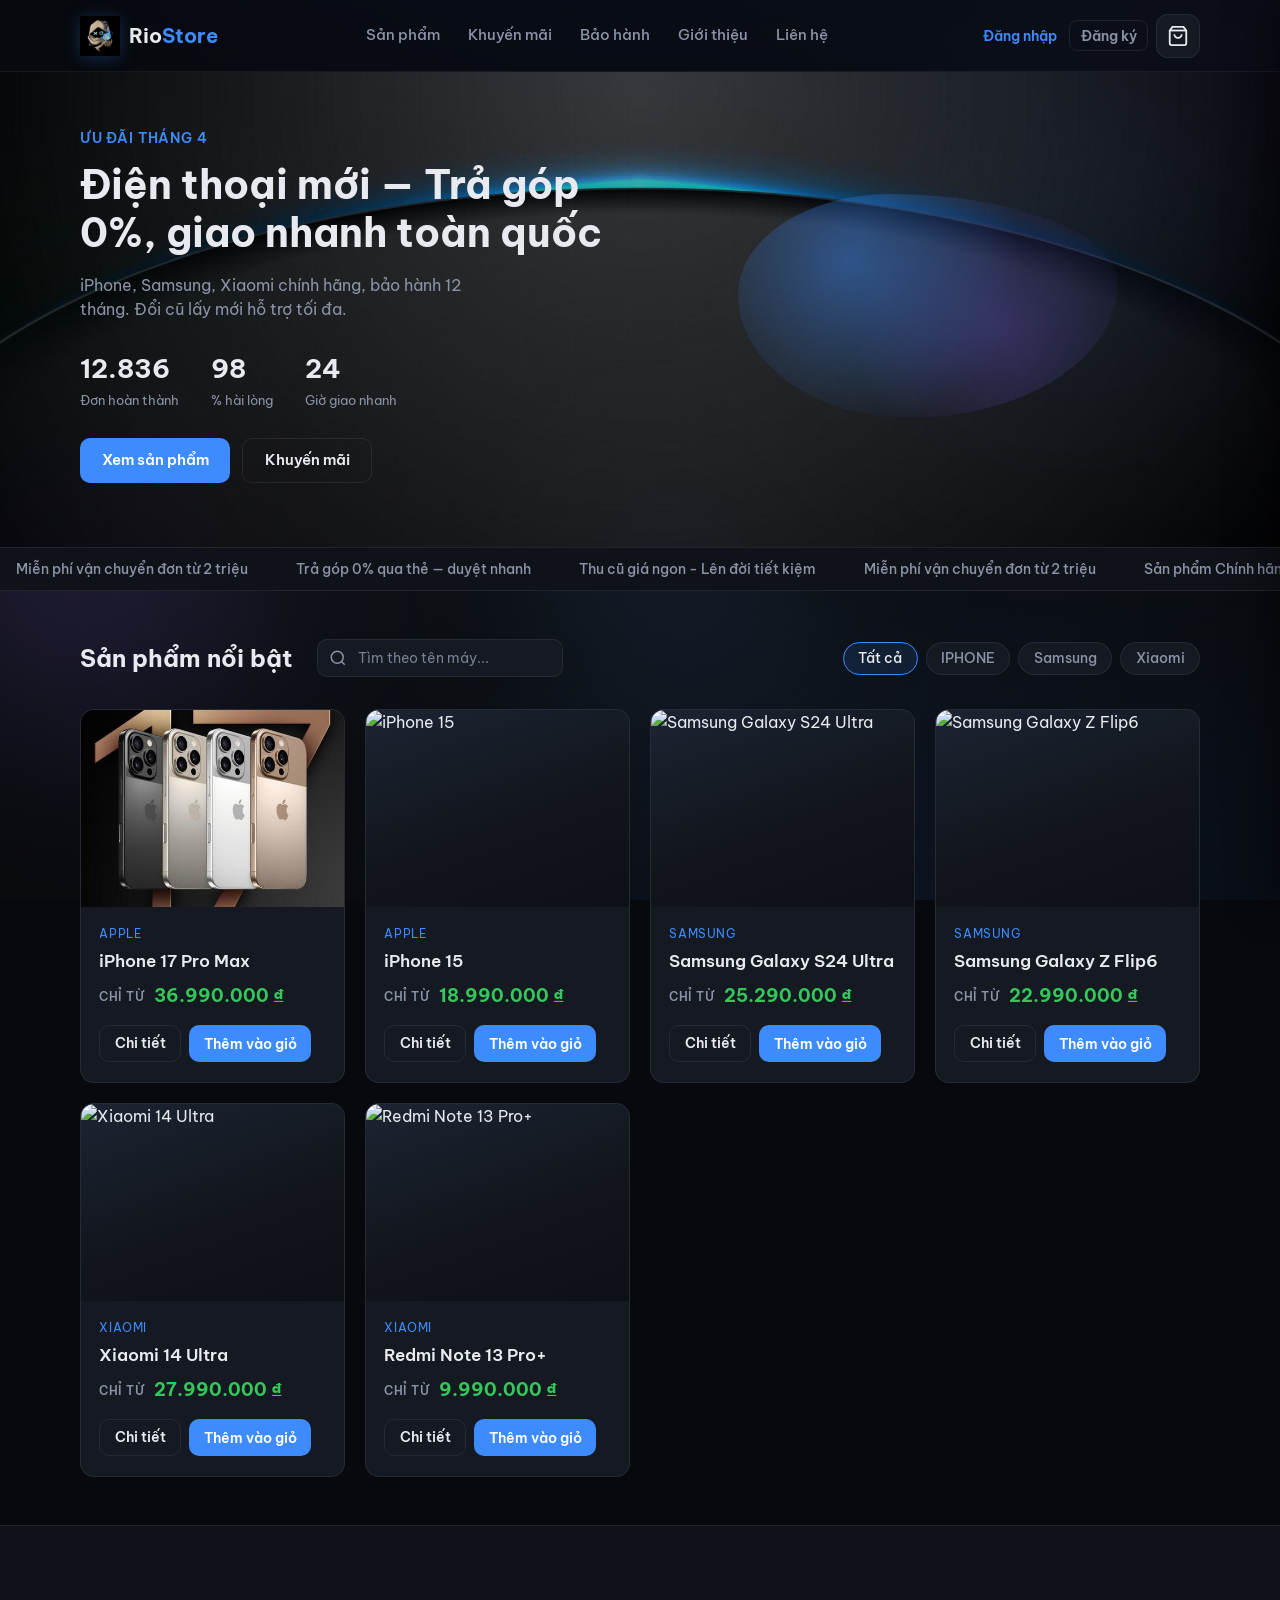
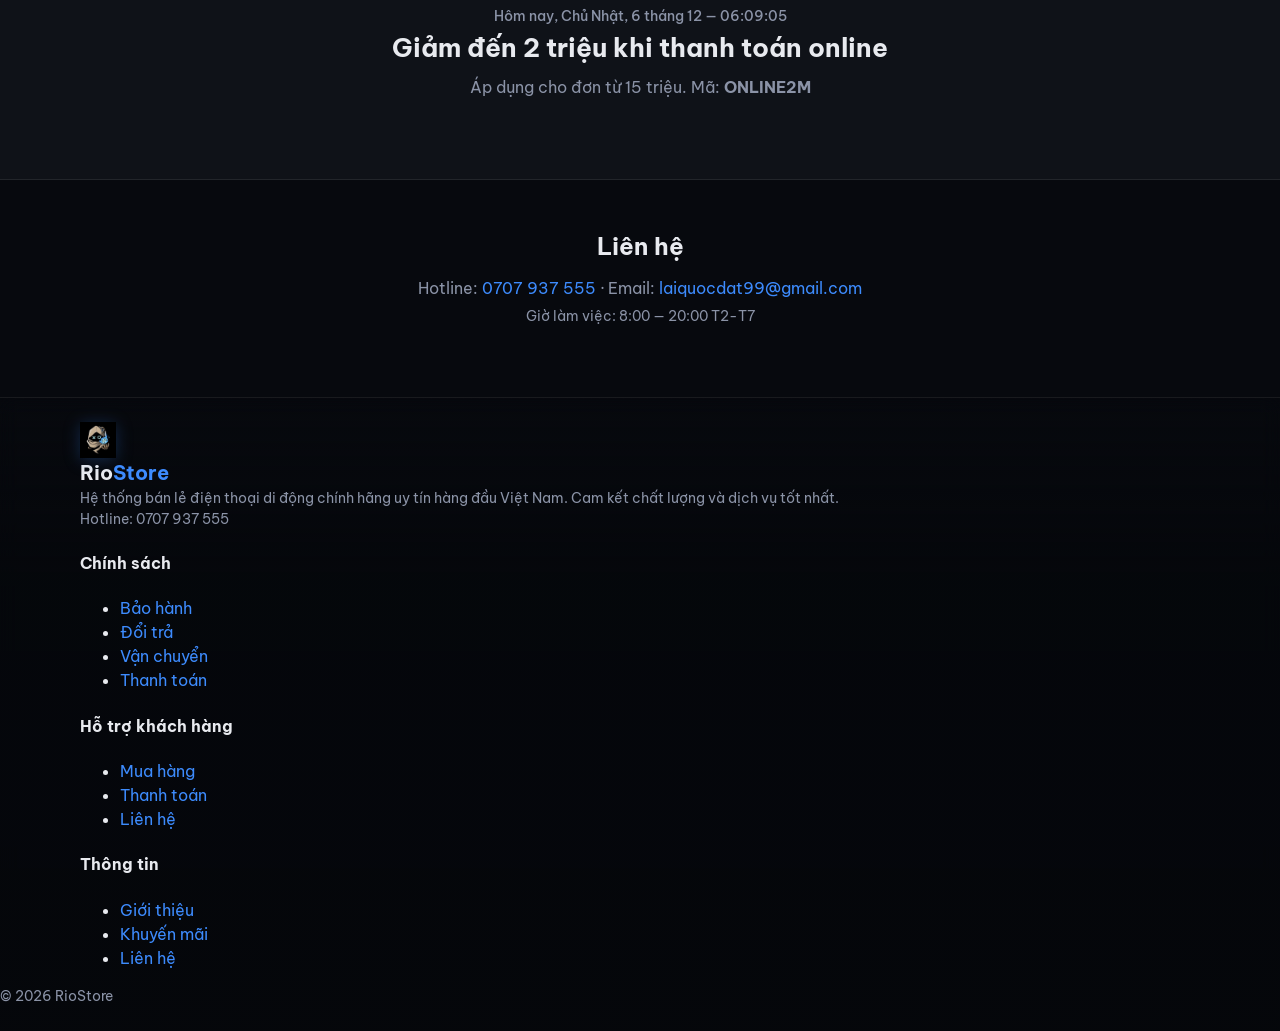
==== index.html @ 40bfd8d8 "Add files via upload" ====
<!DOCTYPE html>
<html lang="vi">
<head>
  <meta charset="UTF-8" />
  <meta name="viewport" content="width=device-width, initial-scale=1.0" />
  <title>Rio Store — Điện thoại chính hãng</title>
  <meta name="description" content="Rio Store — Điện thoại chính hãng iPhone, Samsung, Xiaomi. Trả góp 0%, giao nhanh toàn quốc, bảo hành 12 tháng. Ưu đãi tháng 4 hấp dẫn." />
  <link rel="icon" type="image/jpeg" href="images/logo.jpg" />
  <link rel="preconnect" href="https://fonts.googleapis.com" />
  <link rel="preconnect" href="https://fonts.gstatic.com" crossorigin />
  <link href="https://fonts.googleapis.com/css2?family=Be+Vietnam+Pro:wght@400;500;600;700&display=swap" rel="stylesheet" />
  <link rel="stylesheet" href="styles.css" />
</head>
<body class="page-home">
  <div class="page-home-bg" aria-hidden="true">
    <div class="page-home-bg__layer page-home-bg__layer--radial"></div>
    <div class="page-home-bg__orb page-home-bg__orb--a"></div>
    <div class="page-home-bg__orb page-home-bg__orb--b"></div>
    <div class="page-home-bg__orb page-home-bg__orb--c"></div>
    <div class="page-home-bg__layer page-home-bg__layer--grid"></div>
    <div class="page-home-bg__layer page-home-bg__layer--vignette"></div>
  </div>
  <header class="header">
    <div class="container header__inner">
      <a href="index.html" class="logo logo--brand">
        <img src="images/logo.jpg" alt="" class="logo__mark" width="40" height="40" decoding="async" />
        <span class="logo__text">Rio<span>Store</span></span>
      </a>
      <nav class="nav" id="nav">
        <a href="#san-pham">Sản phẩm</a>
        <a href="#khuyen-mai">Khuyến mãi</a>
        <a href="chinh-sach/bao-hanh.html">Bảo hành</a>
        <a href="gioi-thieu.html">Giới thiệu</a>
        <a href="#lien-he">Liên hệ</a>
      </nav>
      <div class="header__actions">
        <div class="header__auth" id="authHeader">
          <div class="header__auth-btns">
            <button type="button" class="btn-text" id="loginOpenBtn">Đăng nhập</button>
            <button type="button" class="btn-text btn-text--secondary" id="registerOpenBtn">Đăng ký</button>
          </div>
        </div>
        <button type="button" class="btn-icon cart-toggle" aria-label="Giỏ hàng" id="cartToggle">
          <svg width="22" height="22" viewBox="0 0 24 24" fill="none" stroke="currentColor" stroke-width="2">
            <path d="M6 2L3 6v14a2 2 0 002 2h14a2 2 0 002-2V6l-3-4z" />
            <line x1="3" y1="6" x2="21" y2="6" />
            <path d="M16 10a4 4 0 01-8 0" />
          </svg>
          <span class="cart-badge" id="cartBadge">0</span>
        </button>
        <button type="button" class="menu-toggle" id="menuToggle" aria-label="Menu">☰</button>
      </div>
    </div>
  </header>

  <main>
    <section class="hero">
      <div class="hero__decor" aria-hidden="true">
        <span class="hero__decor-dots"></span>
        <img class="hero__decor-wave" src="images/nen.jpg" alt="" width="400" height="120" decoding="async" />
      </div>
      <div class="container hero__grid">
        <div class="hero__content">
          <p class="hero__eyebrow" id="heroEyebrow">Ưu đãi tháng 4</p>
          <h1>Điện thoại mới — Trả góp 0%, giao nhanh toàn quốc</h1>
          <p class="hero__lead hero__lead--dynamic" id="heroLead" aria-live="polite">iPhone, Samsung, Xiaomi chính hãng, bảo hành 12 tháng. Đổi cũ lấy mới hỗ trợ tối đa.</p>
          <ul class="hero-stats reveal" data-reveal>
            <li><strong class="hero-stats__num" data-target="12840">0</strong><span>Đơn hoàn thành</span></li>
            <li><strong class="hero-stats__num" data-target="98" data-stat="percent">0</strong><span>% hài lòng</span></li>
            <li><strong class="hero-stats__num" data-target="24">0</strong><span>Giờ giao nhanh</span></li>
          </ul>
          <div class="hero__cta">
            <a href="#san-pham" class="btn btn--primary">Xem sản phẩm</a>
            <a href="#khuyen-mai" class="btn btn--ghost">Khuyến mãi</a>
          </div>
        </div>
        <div class="hero__visual" aria-hidden="true">
          <div class="hero__orb"></div>
         
        </div>
      </div>
    </section>

    <div class="ticker" aria-hidden="true">
      <div class="ticker__track">
        <span>Miễn phí vận chuyển đơn từ 2 triệu</span>
        <span>Trả góp 0% qua thẻ — duyệt nhanh</span>
        <span>Thu cũ giá ngon - Lên đời tiết kiệm</span>
        <span>Miễn phí vận chuyển đơn từ 2 triệu</span>
        <span>Sản phẩm Chính hãng - Xuất VAT đầy đủ</span>
        <span>Thu cũ đổi mới — hỗ trợ tối đa</span>
      </div>
    </div>

    <section class="section reveal" id="san-pham" data-reveal>
      <div class="container">
        <div class="section__head">
          <div class="section__title-wrap">
            <h2>Sản phẩm nổi bật</h2>
            <label class="search-wrap">
              <span class="visually-hidden">Tìm sản phẩm</span>
              <svg class="search-wrap__icon" width="18" height="18" viewBox="0 0 24 24" fill="none" stroke="currentColor" stroke-width="2" aria-hidden="true">
                <circle cx="11" cy="11" r="8" /><path d="M21 21l-4.35-4.35" />
              </svg>
              <input type="search" class="search-input" id="productSearch" placeholder="Tìm theo tên máy..." autocomplete="off" />
            </label>
          </div>
          <div class="filters">
            <button type="button" class="filter-btn active" data-filter="all">Tất cả</button>
            <button type="button" class="filter-btn" data-filter="apple">IPHONE</button>
            <button type="button" class="filter-btn" data-filter="samsung">Samsung</button>
            <button type="button" class="filter-btn" data-filter="xiaomi">Xiaomi</button>
          </div>
        </div>
        <div class="products" id="productGrid"></div>
      </div>
    </section>

    <section class="section section--muted reveal section--deco" id="khuyen-mai" data-reveal>
      <div class="section__deco-corner" aria-hidden="true">
        <img src="images/deco-sparkle.svg" alt="" width="100" height="100" decoding="async" />
      </div>
      <div class="container promo">
        <div class="promo__content">
          <p class="promo__clock" id="promoClock" aria-live="polite"></p>
          <h2>Giảm đến 2 triệu khi thanh toán online</h2>
          <p>Áp dụng cho đơn từ 15 triệu. Mã: <strong>ONLINE2M</strong></p>
        </div>
      </div>
    </section>

    <section class="section reveal" id="lien-he" data-reveal>
      <div class="container contact">
        <h2>Liên hệ</h2>
        <p>Hotline: <a href="tel:0707 937 555">0707 937 555</a> · Email: <a href="mailto:laiquocdat99@gmail.com">laiquocdat99@gmail.com</a></p>
        <p class="contact__note">Giờ làm việc: 8:00 — 20:00 T2-T7</p>
      </div>
    </section>
  </main>

<footer class="footer">
  <div class="container footer__top">

    <!-- Logo + mô tả -->
    <div class="footer__col">
      <a href="index.html" class="logo logo--footer">
        <img src="images/logo.jpg" class="logo__mark" />
        <span class="logo__text">Rio<span>Store</span></span>
      </a>
      <p>Hệ thống bán lẻ điện thoại di động chính hãng uy tín hàng đầu Việt Nam. Cam kết chất lượng và dịch vụ tốt nhất.</p>
      <p>Hotline: 0707 937 555</p>
    </div>

    <!-- Chính sách -->
    <div class="footer__col">
      <h4>Chính sách</h4>
      <ul>
        <li><a href="chinh-sach/bao-hanh.html">Bảo hành</a></li>
        <li><a href="chinh-sach/doi-tra.html">Đổi trả</a></li>
        <li><a href="chinh-sach/van-chuyen.html">Vận chuyển</a></li>
        <li><a href="chinh-sach/thanh-toan.html">Thanh toán</a></li>
      </ul>
    </div>

    <!-- Hỗ trợ -->
    <div class="footer__col">
      <h4>Hỗ trợ khách hàng</h4>
      <ul>
        <li><a href="index.html#san-pham">Mua hàng</a></li>
        <li><a href="chinh-sach/thanh-toan.html">Thanh toán</a></li>
        <li><a href="index.html#lien-he">Liên hệ</a></li>
      </ul>
    </div>

    <!-- Thông tin -->
    <div class="footer__col">
      <h4>Thông tin</h4>
      <ul>
        <li><a href="gioi-thieu.html">Giới thiệu</a></li>
        <li><a href="index.html#khuyen-mai">Khuyến mãi</a></li>
        <li><a href="index.html#lien-he">Liên hệ</a></li>
      </ul>
    </div>

  </div>

  <!-- Bottom -->
  <div class="footer__bottom">
    <p>© 2026 RioStore</p>
  </div>
</footer>

  <aside class="cart-drawer" id="cartDrawer" aria-hidden="true">
    <div class="cart-drawer__overlay" id="cartOverlay"></div>
    <div class="cart-drawer__panel">
      <div class="cart-drawer__head">
        <h3>Giỏ hàng <span class="cart-drawer__count" id="cartDrawerCount"></span></h3>
        <div class="cart-drawer__head-actions">
          <button type="button" class="cart-clear" id="cartClearBtn" hidden>Xóa tất cả</button>
          <button type="button" class="btn-close" id="cartClose" aria-label="Đóng">×</button>
        </div>
      </div>
      <ul class="cart-list" id="cartList"></ul>
      <div class="cart-drawer__foot">
        <div class="cart-ship" id="cartShipRow">
          <span>Phí vận chuyển</span>
          <strong id="cartShipFee">0 ₫</strong>
        </div>
        <p class="cart-ship-hint" id="cartShipHint"></p>
        <p class="cart-total">Tạm tính: <strong id="cartSubtotal">0 ₫</strong></p>
        <p class="cart-grand">Tổng cộng: <strong id="cartTotal">0 ₫</strong></p>
        <button type="button" class="btn btn--primary btn--block" id="checkoutBtn">Thanh toán</button>
      </div>
    </div>
  </aside>

  <div class="toast-host" id="toastHost" aria-live="polite"></div>

  <div class="auth-modal" id="loginModal" aria-hidden="true">
    <div class="auth-modal__overlay" id="loginOverlay"></div>
    <div class="auth-modal__dialog" role="dialog" aria-labelledby="loginTitle" aria-modal="true">
      <button type="button" class="btn-close auth-modal__close" id="loginClose" aria-label="Đóng">×</button>
      <h2 class="auth-modal__title" id="loginTitle">Đăng nhập</h2>
      <p class="auth-modal__note">Chỉ giao diện: không lưu dữ liệu, không cơ sở dữ liệu hay server.</p>
      <form class="auth-form" id="formLogin" novalidate>
        <label class="auth-field">
          <span>Email</span>
          <input type="email" name="email" autocomplete="email" required placeholder="ban@email.com" />
        </label>
        <label class="auth-field">
          <span>Mật khẩu</span>
          <input type="password" name="password" autocomplete="current-password" required minlength="6" placeholder="••••••" />
        </label>
        <p class="auth-error" id="loginError" hidden></p>
        <button type="submit" class="btn btn--primary btn--block">Đăng nhập</button>
      </form>
      <p class="auth-alt">
        Chưa có tài khoản?
        <button type="button" class="auth-alt__link" id="loginToRegister">Đăng ký</button>
      </p>
    </div>
  </div>

  <div class="auth-modal" id="registerModal" aria-hidden="true">
    <div class="auth-modal__overlay" id="registerOverlay"></div>
    <div class="auth-modal__dialog" role="dialog" aria-labelledby="registerTitle" aria-modal="true">
      <button type="button" class="btn-close auth-modal__close" id="registerClose" aria-label="Đóng">×</button>
      <h2 class="auth-modal__title" id="registerTitle">Đăng ký</h2>
      <p class="auth-modal__note">Chỉ giao diện: không lưu dữ liệu, không cơ sở dữ liệu hay server.</p>
      <form class="auth-form" id="formRegister" novalidate>
        <label class="auth-field">
          <span>Họ tên</span>
          <input type="text" name="name" autocomplete="name" required minlength="2" placeholder="Nguyễn Văn A" />
        </label>
        <label class="auth-field">
          <span>Email</span>
          <input type="email" name="email" autocomplete="email" required placeholder="ban@email.com" />
        </label>
        <label class="auth-field">
          <span>Mật khẩu</span>
          <input type="password" name="password" autocomplete="new-password" required minlength="6" placeholder="Tối thiểu 6 ký tự" />
        </label>
        <p class="auth-error" id="registerError" hidden></p>
        <button type="submit" class="btn btn--primary btn--block">Tạo tài khoản</button>
      </form>
      <p class="auth-alt">
        Đã có tài khoản?
        <button type="button" class="auth-alt__link" id="registerToLogin">Đăng nhập</button>
      </p>
    </div>
  </div>

  <script src="products.js"></script>
  <script src="script.js"></script>
</body>
</html>
---- styles.css ----
:root {
  --bg: #0c0f14;
  --bg-card: #141922;
  --bg-muted: #0f1218;
  --text: #e8eaef;
  --text-soft: #8b93a7;
  --accent: #3d8bfd;
  --accent-hover: #5c9fff;
  --success: #34c759;
  --border: rgba(255, 255, 255, 0.08);
  --radius: 14px;
  --shadow: 0 24px 48px rgba(0, 0, 0, 0.45);
  font-family: "Be Vietnam Pro", system-ui, sans-serif;
}

*,
*::before,
*::after {
  box-sizing: border-box;
}

html {
  scroll-behavior: smooth;
}

@media (prefers-reduced-motion: reduce) {
  html {
    scroll-behavior: auto;
  }

  *,
  *::before,
  *::after {
    animation-duration: 0.01ms !important;
    animation-iteration-count: 1 !important;
    transition-duration: 0.01ms !important;
  }

  .product-card:hover .product-card__img--main,
  .product-card:hover .product-card__img--hover,
  .product-card:active .product-card__img--main,
  .product-card:active .product-card__img--hover {
    transform: scale(1) !important;
  }

  .product-card.has-hover-img:hover .product-card__img--hover {
    opacity: 0 !important;
  }

  .product-card.reveal-card.is-visible:hover {
    transform: translateY(0) scale(1) !important;
  }

  .hero__decor-sparkle {
    animation: none !important;
  }

  .page-home-bg__orb {
    animation: none !important;
  }
}

.visually-hidden {
  position: absolute;
  width: 1px;
  height: 1px;
  padding: 0;
  margin: -1px;
  overflow: hidden;
  clip: rect(0, 0, 0, 0);
  white-space: nowrap;
  border: 0;
}

body {
  margin: 0;
  background: var(--bg);
  color: var(--text);
  line-height: 1.5;
  min-height: 100vh;
}

/* Trang chủ — nền (chỉ khi body.page-home) */
body.page-home {
  background-color: #07090e;
}

.page-home-bg {
  position: fixed;
  inset: 0;
  z-index: 0;
  pointer-events: none;
  overflow: hidden;
}

.page-home-bg__layer--radial {
  position: absolute;
  inset: -25% -15% -35%;
  background:
    radial-gradient(ellipse 90% 60% at 50% -8%, rgba(61, 139, 253, 0.38), transparent 58%),
    radial-gradient(ellipse 55% 45% at 95% 15%, rgba(130, 95, 245, 0.22), transparent 52%),
    radial-gradient(ellipse 50% 40% at 5% 35%, rgba(52, 199, 89, 0.1), transparent 55%),
    radial-gradient(ellipse 70% 50% at 70% 85%, rgba(61, 139, 253, 0.12), transparent 60%),
    linear-gradient(165deg, #0b1018 0%, #0c0f14 42%, #080a0f 100%);
}

.page-home-bg__orb {
  position: absolute;
  border-radius: 50%;
  filter: blur(72px);
  opacity: 0.5;
  mix-blend-mode: screen;
}

.page-home-bg__orb--a {
  width: min(78vw, 680px);
  height: min(78vw, 680px);
  background: radial-gradient(circle, rgba(61, 139, 253, 0.5) 0%, transparent 68%);
  top: -14%;
  right: -10%;
  animation: pageHomeOrbA 24s ease-in-out infinite;
}

.page-home-bg__orb--b {
  width: min(58vw, 500px);
  height: min(58vw, 500px);
  background: radial-gradient(circle, rgba(150, 110, 255, 0.4) 0%, transparent 70%);
  bottom: 8%;
  left: -14%;
  animation: pageHomeOrbB 30s ease-in-out infinite;
}

.page-home-bg__orb--c {
  width: min(42vw, 380px);
  height: min(42vw, 380px);
  background: radial-gradient(circle, rgba(80, 180, 255, 0.28) 0%, transparent 72%);
  top: 42%;
  left: 38%;
  animation: pageHomeOrbC 20s ease-in-out infinite alternate;
}

@keyframes pageHomeOrbA {
  0%,
  100% {
    transform: translate(0, 0) scale(1);
  }
  50% {
    transform: translate(-5%, 8%) scale(1.06);
  }
}

@keyframes pageHomeOrbB {
  0%,
  100% {
    transform: translate(0, 0) scale(1);
  }
  50% {
    transform: translate(8%, -5%) scale(1.08);
  }
}

@keyframes pageHomeOrbC {
  0% {
    transform: translate(-4%, 2%) scale(1);
  }
  100% {
    transform: translate(5%, -4%) scale(1.12);
  }
}

.page-home-bg__layer--grid {
  position: absolute;
  inset: 0;
  background-image:
    linear-gradient(rgba(255, 255, 255, 0.028) 1px, transparent 1px),
    linear-gradient(90deg, rgba(255, 255, 255, 0.028) 1px, transparent 1px);
  background-size: 52px 52px;
  mask-image: radial-gradient(ellipse 85% 75% at 50% 18%, #000 15%, transparent 72%);
  -webkit-mask-image: radial-gradient(ellipse 85% 75% at 50% 18%, #000 15%, transparent 72%);
  opacity: 0.85;
}

.page-home-bg__layer--vignette {
  position: absolute;
  inset: 0;
  background: radial-gradient(ellipse 95% 80% at 50% 50%, transparent 40%, rgba(0, 0, 0, 0.45) 100%);
  pointer-events: none;
}

body.page-home main {
  position: relative;
  z-index: 1;
}

body.page-home .header {
  background: rgba(7, 9, 14, 0.72);
  border-bottom-color: rgba(255, 255, 255, 0.06);
}

body.page-home .footer {
  position: relative;
  z-index: 1;
  background: linear-gradient(180deg, transparent 0%, rgba(5, 7, 11, 0.88) 28%, rgba(5, 7, 11, 0.96) 100%);
  backdrop-filter: blur(10px);
}

a {
  color: var(--accent);
  text-decoration: none;
}

a:hover {
  color: var(--accent-hover);
}

img {
  max-width: 100%;
  height: auto;
  display: block;
}

.container {
  width: min(1120px, 100% - 2rem);
  margin-inline: auto;
}

/* Header */
.header {
  position: sticky;
  top: 0;
  z-index: 50;
  background: rgba(12, 15, 20, 0.85);
  backdrop-filter: blur(12px);
  border-bottom: 1px solid var(--border);
}

.header__inner {
  display: flex;
  align-items: center;
  justify-content: space-between;
  gap: 1rem;
  padding: 0.85rem 0;
}

.logo {
  font-weight: 700;
  font-size: 1.25rem;
  color: var(--text);
  text-decoration: none;
}

.logo__text > span {
  color: var(--accent);
}

.logo--brand {
  display: inline-flex;
  align-items: center;
  gap: 0.55rem;
}

.logo__mark {
  display: block;
  flex-shrink: 0;
  filter: drop-shadow(0 2px 8px rgba(61, 139, 253, 0.25));
}

.logo--footer .logo__mark {
  width: 36px;
  height: 36px;
}

a.logo.logo--brand:hover .logo__text {
  color: var(--text);
}

a.logo.logo--brand:hover .logo__text > span {
  color: var(--accent-hover);
}

.nav {
  display: flex;
  gap: 1.75rem;
}

.nav a {
  color: var(--text-soft);
  font-weight: 500;
  font-size: 0.95rem;
}

.nav a:hover {
  color: var(--text);
}

.header__actions {
  display: flex;
  align-items: center;
  gap: 0.5rem;
}

.header__auth {
  display: flex;
  align-items: center;
  gap: 0.65rem;
  flex-wrap: wrap;
  justify-content: flex-end;
}

.header__greet {
  font-size: 0.8rem;
  color: var(--text-soft);
  max-width: 140px;
  line-height: 1.3;
}

.header__greet strong {
  color: var(--text);
  font-weight: 600;
}

.btn-text {
  font-family: inherit;
  font-size: 0.875rem;
  font-weight: 600;
  color: var(--accent);
  background: transparent;
  border: none;
  cursor: pointer;
  padding: 0.35rem 0.5rem;
  border-radius: 8px;
  transition: color 0.2s, background 0.2s;
}

.btn-text:hover {
  color: var(--accent-hover);
  background: rgba(61, 139, 253, 0.1);
}

.header__auth-btns {
  display: flex;
  align-items: center;
  gap: 0.25rem;
  flex-wrap: wrap;
}

.btn-text--secondary {
  color: var(--text-soft);
  border: 1px solid var(--border);
  padding: 0.35rem 0.65rem;
  border-radius: 8px;
}

.btn-text--secondary:hover {
  color: var(--text);
  border-color: rgba(61, 139, 253, 0.35);
  background: rgba(61, 139, 253, 0.08);
}

.btn-icon {
  position: relative;
  background: var(--bg-card);
  border: 1px solid var(--border);
  color: var(--text);
  width: 44px;
  height: 44px;
  border-radius: 12px;
  cursor: pointer;
  display: grid;
  place-items: center;
  transition: background 0.2s, border-color 0.2s;
}

.btn-icon:hover {
  background: #1a2130;
  border-color: rgba(61, 139, 253, 0.35);
}

.cart-badge {
  position: absolute;
  top: 4px;
  right: 4px;
  min-width: 18px;
  height: 18px;
  padding: 0 5px;
  font-size: 0.7rem;
  font-weight: 700;
  background: var(--accent);
  color: #fff;
  border-radius: 9px;
  display: grid;
  place-items: center;
  transition: transform 0.25s cubic-bezier(0.34, 1.56, 0.64, 1);
}

.cart-badge.is-pop {
  animation: badgePop 0.45s ease;
}

@keyframes badgePop {
  0% {
    transform: scale(1);
  }
  40% {
    transform: scale(1.35);
  }
  100% {
    transform: scale(1);
  }
}

.menu-toggle {
  display: none;
  background: transparent;
  border: none;
  color: var(--text);
  font-size: 1.5rem;
  cursor: pointer;
  padding: 0.25rem;
}

@media (max-width: 768px) {
  .menu-toggle {
    display: block;
  }

  .nav {
    position: fixed;
    inset: 60px 1rem auto;
    flex-direction: column;
    background: var(--bg-card);
    border: 1px solid var(--border);
    border-radius: var(--radius);
    padding: 1rem;
    box-shadow: var(--shadow);
    opacity: 0;
    visibility: hidden;
    transform: translateY(-8px);
    transition: opacity 0.2s, transform 0.2s, visibility 0.2s;
  }

  .nav.is-open {
    opacity: 1;
    visibility: visible;
    transform: translateY(0);
  }
}

/* Hero */
.hero {
  position: relative;
  padding: 3.5rem 0 4rem;
  overflow: hidden;
}

.hero__decor {
  position: absolute;
  inset: 0;
  pointer-events: none;
  z-index: 0;
}

.hero__decor-dots {
  position: absolute;
  inset: 0;
  background-image: url("images/deco-dots.svg");
  background-size: 240px;
  opacity: 0.55;
}

.hero__decor-sparkle {
  position: absolute;
  opacity: 0.35;
  animation: decoFloat 14s ease-in-out infinite;
}

.hero__decor-sparkle--1 {
  top: 8%;
  right: 6%;
  width: min(120px, 28vw);
  height: auto;
}

.hero__decor-sparkle--2 {
  bottom: 18%;
  left: 4%;
  width: min(90px, 22vw);
  height: auto;
  animation-delay: -7s;
  opacity: 0.28;
}

.hero__decor-wave {
  position: absolute;
  left: 0;
  right: 0;
  bottom: 0;
  width: 100%;
  height: auto;
  min-height: 72px;
  object-fit: cover;
  object-position: bottom;
  opacity: 0.65;
}

@keyframes decoFloat {
  0%,
  100% {
    transform: translate(0, 0) rotate(0deg);
  }
  50% {
    transform: translate(-6px, 10px) rotate(6deg);
  }
}

.hero__grid {
  position: relative;
  z-index: 2;
  display: grid;
  grid-template-columns: 1fr 1fr;
  gap: 2rem;
  align-items: center;
}

@media (max-width: 900px) {
  .hero__grid {
    grid-template-columns: 1fr;
  }

  .hero__visual {
    min-height: 200px;
  }
}

.hero__eyebrow {
  color: var(--accent);
  font-weight: 600;
  font-size: 0.85rem;
  text-transform: uppercase;
  letter-spacing: 0.06em;
  margin: 0 0 0.75rem;
}

.hero h1 {
  font-size: clamp(1.75rem, 4vw, 2.5rem);
  font-weight: 700;
  line-height: 1.2;
  margin: 0 0 1rem;
}

.hero__lead {
  color: var(--text-soft);
  margin: 0 0 1.75rem;
  max-width: 36ch;
}

.hero__lead--dynamic {
  transition: opacity 0.35s ease;
}

.hero__lead--dynamic.is-fading {
  opacity: 0;
}

.hero-stats {
  display: flex;
  flex-wrap: wrap;
  gap: 1.25rem 2rem;
  list-style: none;
  margin: 0 0 1.75rem;
  padding: 0;
}

.hero-stats li {
  display: flex;
  flex-direction: column;
  gap: 0.15rem;
}

.hero-stats__num {
  font-size: 1.65rem;
  font-weight: 700;
  color: var(--text);
  font-variant-numeric: tabular-nums;
}

.hero-stats li span:last-child {
  font-size: 0.8rem;
  color: var(--text-soft);
}

.hero__cta {
  display: flex;
  flex-wrap: wrap;
  gap: 0.75rem;
}

.hero__visual {
  position: relative;
  z-index: 2;
  min-height: 280px;
}

.hero__orb {
  position: absolute;
  inset: 10% 15%;
  background: radial-gradient(circle at 30% 30%, rgba(61, 139, 253, 0.45), transparent 55%),
    radial-gradient(circle at 70% 60%, rgba(100, 80, 200, 0.35), transparent 50%);
  border-radius: 40% 60% 55% 45% / 45% 40% 60% 55%;
  filter: blur(0px);
  animation: float 8s ease-in-out infinite;
}

.hero__illustration {
  position: absolute;
  left: 50%;
  top: 50%;
  width: min(220px, 70vw);
  height: auto;
  transform: translate(-50%, -50%);
  z-index: 1;
  pointer-events: none;
  filter: drop-shadow(0 20px 40px rgba(0, 0, 0, 0.35));
  animation: heroIllustrationFloat 8s ease-in-out infinite;
}

@keyframes float {
  0%,
  100% {
    transform: translate(0, 0) rotate(0deg);
  }
  50% {
    transform: translate(8px, -12px) rotate(3deg);
  }
}

@keyframes heroIllustrationFloat {
  0%,
  100% {
    transform: translate(-50%, -50%) translate(0, 0) rotate(0deg);
  }
  50% {
    transform: translate(-50%, -50%) translate(8px, -12px) rotate(3deg);
  }
}

/* Ticker */
.ticker {
  border-block: 1px solid var(--border);
  background: var(--bg-muted);
  overflow: hidden;
  height: 44px;
  display: flex;
  align-items: center;
}

.ticker__track {
  display: flex;
  gap: 3rem;
  white-space: nowrap;
  animation: tickerScroll 28s linear infinite;
  padding-left: 1rem;
  font-size: 0.875rem;
  font-weight: 500;
  color: var(--text-soft);
}

@keyframes tickerScroll {
  0% {
    transform: translateX(0);
  }
  100% {
    transform: translateX(-50%);
  }
}

/* Scroll reveal */
.reveal {
  opacity: 0;
  transform: translateY(20px);
  transition: opacity 0.6s ease, transform 0.6s ease;
}

.reveal.is-visible {
  opacity: 1;
  transform: translateY(0);
}

.product-card.reveal-card {
  opacity: 0;
  transform: translateY(16px);
  transition: opacity 0.45s ease, transform 0.5s cubic-bezier(0.33, 1, 0.68, 1), border-color 0.35s ease,
    box-shadow 0.35s ease;
}

.product-card.reveal-card.is-visible {
  opacity: 1;
  transform: translateY(0);
}

/* Search */
.section__title-wrap {
  display: flex;
  flex-direction: column;
  gap: 1rem;
  min-width: min(100%, 280px);
}

@media (min-width: 640px) {
  .section__title-wrap {
    flex-direction: row;
    align-items: center;
    flex-wrap: wrap;
    gap: 1rem 1.5rem;
  }
}

.search-wrap {
  position: relative;
  display: flex;
  align-items: center;
  flex: 1;
  max-width: 320px;
}

.search-wrap__icon {
  position: absolute;
  left: 12px;
  color: var(--text-soft);
  pointer-events: none;
}

.search-input {
  width: 100%;
  padding: 0.55rem 0.85rem 0.55rem 2.5rem;
  font-family: inherit;
  font-size: 0.9rem;
  color: var(--text);
  background: var(--bg-card);
  border: 1px solid var(--border);
  border-radius: 10px;
  outline: none;
  transition: border-color 0.2s, box-shadow 0.2s;
}

.search-input::placeholder {
  color: var(--text-soft);
  opacity: 0.85;
}

.search-input:focus {
  border-color: rgba(61, 139, 253, 0.55);
  box-shadow: 0 0 0 3px rgba(61, 139, 253, 0.15);
}

/* Toast */
.toast-host {
  position: fixed;
  bottom: 1.25rem;
  right: 1.25rem;
  z-index: 200;
  display: flex;
  flex-direction: column;
  gap: 0.5rem;
  pointer-events: none;
  max-width: min(360px, calc(100% - 2rem));
}

.toast {
  pointer-events: auto;
  padding: 0.75rem 1rem;
  background: var(--bg-card);
  border: 1px solid var(--border);
  border-radius: 10px;
  box-shadow: var(--shadow);
  font-size: 0.9rem;
  animation: toastIn 0.35s ease;
}

.toast.is-out {
  animation: toastOut 0.3s ease forwards;
}

@keyframes toastIn {
  from {
    opacity: 0;
    transform: translateX(12px);
  }
  to {
    opacity: 1;
    transform: translateX(0);
  }
}

@keyframes toastOut {
  to {
    opacity: 0;
    transform: translateX(12px);
  }
}

/* Promo live clock */
.promo__clock {
  margin: 0 0 0.75rem;
  font-size: 0.9rem;
  font-weight: 500;
  color: var(--accent);
  font-variant-numeric: tabular-nums;
}

/* Buttons */
.btn {
  display: inline-flex;
  align-items: center;
  justify-content: center;
  padding: 0.65rem 1.35rem;
  font-family: inherit;
  font-weight: 600;
  font-size: 0.95rem;
  border-radius: 10px;
  cursor: pointer;
  border: none;
  transition: background 0.2s, color 0.2s, transform 0.15s;
}

.btn:active {
  transform: scale(0.98);
}

.btn--primary {
  background: var(--accent);
  color: #fff;
}

.btn--primary:hover {
  background: var(--accent-hover);
  color: #fff;
}

.btn--ghost {
  background: transparent;
  color: var(--text);
  border: 1px solid var(--border);
}

.btn--ghost:hover {
  border-color: rgba(61, 139, 253, 0.5);
  color: var(--accent-hover);
}

.btn--block {
  width: 100%;
}

.btn--sm {
  padding: 0.45rem 0.9rem;
  font-size: 0.85rem;
}

/* Section */
.section {
  padding: 3rem 0;
}

.section--muted {
  background: var(--bg-muted);
  border-block: 1px solid var(--border);
}

.section--deco {
  position: relative;
  overflow: hidden;
}

.section__deco-corner {
  position: absolute;
  top: -20px;
  right: -20px;
  width: min(160px, 40vw);
  opacity: 0.22;
  pointer-events: none;
}

.section__deco-corner img {
  width: 100%;
  height: auto;
  display: block;
}

.section__head {
  display: flex;
  flex-wrap: wrap;
  align-items: center;
  justify-content: space-between;
  gap: 1rem;
  margin-bottom: 2rem;
}

.section__head h2 {
  margin: 0;
  font-size: 1.5rem;
}

.filters {
  display: flex;
  flex-wrap: wrap;
  gap: 0.5rem;
}

.filter-btn {
  font-family: inherit;
  font-size: 0.875rem;
  font-weight: 500;
  padding: 0.4rem 0.9rem;
  border-radius: 999px;
  border: 1px solid var(--border);
  background: var(--bg-card);
  color: var(--text-soft);
  cursor: pointer;
  transition: border-color 0.2s, color 0.2s, background 0.2s;
}

.filter-btn:hover,
.filter-btn.active {
  border-color: var(--accent);
  color: var(--text);
  background: rgba(61, 139, 253, 0.12);
}

/* Products */
.products {
  display: grid;
  grid-template-columns: repeat(auto-fill, minmax(260px, 1fr));
  gap: 1.25rem;
}

.product-card {
  background: var(--bg-card);
  border: 1px solid var(--border);
  border-radius: var(--radius);
  overflow: hidden;
  transition: border-color 0.35s ease, box-shadow 0.35s ease, transform 0.45s cubic-bezier(0.33, 1, 0.68, 1);
}

@media (hover: hover) {
  .product-card:hover {
    border-color: rgba(61, 139, 253, 0.35);
    box-shadow: 0 20px 48px rgba(0, 0, 0, 0.42), 0 0 0 1px rgba(61, 139, 253, 0.12);
  }

  .product-card.reveal-card.is-visible:hover {
    transform: translateY(-8px) scale(1.02);
  }
}

.product-card__media {
  position: relative;
  aspect-ratio: 4/3;
  overflow: hidden;
  background: linear-gradient(160deg, #1c2433 0%, #12161c 55%, #0d1016 100%);
}

a.product-card__media {
  display: block;
  color: inherit;
  text-decoration: none;
}

.product-card__img--main,
.product-card__img--hover {
  position: absolute;
  inset: 0;
  width: 100%;
  height: 100%;
  object-fit: cover;
  transform: scale(1);
  transition: transform 0.55s cubic-bezier(0.33, 1, 0.68, 1), opacity 0.45s ease;
}

.product-card__img--main {
  z-index: 1;
}

.product-card__img--hover {
  z-index: 2;
  opacity: 0;
  pointer-events: none;
}

@media (hover: hover) {
  .product-card.has-hover-img:hover .product-card__img--hover {
    opacity: 1;
  }

  .product-card:hover .product-card__img--main,
  .product-card:hover .product-card__img--hover {
    transform: scale(1.1);
  }
}

.product-card:active .product-card__img--main,
.product-card:active .product-card__img--hover {
  transform: scale(1.06);
}

.product-card__body {
  padding: 1.1rem 1.15rem 1.25rem;
}

.product-card__brand {
  font-size: 0.75rem;
  text-transform: uppercase;
  letter-spacing: 0.05em;
  color: var(--accent);
  margin: 0 0 0.35rem;
}

.product-card h3 {
  margin: 0 0 0.5rem;
  font-size: 1.05rem;
  font-weight: 600;
}

.product-card__price {
  font-size: 1.15rem;
  font-weight: 700;
  color: var(--success);
  margin: 0 0 1rem;
}

.product-card__price-from {
  font-size: 0.72rem;
  font-weight: 600;
  text-transform: uppercase;
  letter-spacing: 0.04em;
  color: var(--text-soft);
  margin-right: 0.35rem;
  vertical-align: middle;
}

.product-card__actions {
  display: flex;
  gap: 0.5rem;
}

.product-card.hidden {
  display: none;
}

/* Promo */
.promo {
  text-align: center;
  padding: 2rem 1rem;
}

.promo h2 {
  margin: 0 0 0.5rem;
  font-size: clamp(1.25rem, 3vw, 1.65rem);
}

.promo p {
  margin: 0;
  color: var(--text-soft);
}

/* Contact */
.contact {
  text-align: center;
  padding-bottom: 1rem;
}

.contact h2 {
  margin: 0 0 0.75rem;
}

.contact p {
  margin: 0.35rem 0;
  color: var(--text-soft);
}

.contact__note {
  font-size: 0.9rem;
}

/* Footer */
.footer {
  position: relative;
  border-top: 1px solid var(--border);
  padding: 1.5rem 0;
  margin-top: auto;
  overflow: hidden;
}

.footer__pattern {
  position: absolute;
  inset: 0;
  background-image: url("images/deco-dots.svg");
  background-size: 200px;
  opacity: 0.2;
  pointer-events: none;
}

.footer__inner {
  position: relative;
  z-index: 1;
  display: flex;
  flex-wrap: wrap;
  align-items: center;
  justify-content: space-between;
  gap: 0.75rem;
}

.footer p {
  margin: 0;
  font-size: 0.875rem;
  color: var(--text-soft);
}

/* Cart drawer */
.cart-drawer {
  position: fixed;
  inset: 0;
  z-index: 100;
  pointer-events: none;
}

.cart-drawer.is-open {
  pointer-events: auto;
}

.cart-drawer__overlay {
  position: absolute;
  inset: 0;
  background: rgba(0, 0, 0, 0.55);
  opacity: 0;
  transition: opacity 0.25s;
}

.cart-drawer.is-open .cart-drawer__overlay {
  opacity: 1;
}

.cart-drawer__panel {
  position: absolute;
  top: 0;
  right: 0;
  width: min(430px, 100%);
  height: 100%;
  background: var(--bg-card);
  border-left: 1px solid var(--border);
  display: flex;
  flex-direction: column;
  transform: translateX(100%);
  transition: transform 0.3s ease;
  box-shadow: -12px 0 40px rgba(0, 0, 0, 0.4);
}

.cart-drawer.is-open .cart-drawer__panel {
  transform: translateX(0);
}

.cart-drawer__head {
  display: flex;
  align-items: center;
  justify-content: space-between;
  gap: 0.5rem;
  padding: 1.25rem 1.25rem 1rem;
  border-bottom: 1px solid var(--border);
}

.cart-drawer__head h3 {
  margin: 0;
  font-size: 1.15rem;
  display: flex;
  align-items: baseline;
  gap: 0.35rem;
  flex-wrap: wrap;
}

.cart-drawer__count {
  font-size: 0.85rem;
  font-weight: 600;
  color: var(--text-soft);
}

.cart-drawer__head-actions {
  display: flex;
  align-items: center;
  gap: 0.35rem;
}

.cart-clear {
  font-family: inherit;
  font-size: 0.75rem;
  font-weight: 600;
  color: var(--text-soft);
  background: transparent;
  border: 1px solid var(--border);
  padding: 0.35rem 0.6rem;
  border-radius: 8px;
  cursor: pointer;
  transition: color 0.2s, border-color 0.2s;
}

.cart-clear:hover {
  color: #ff6b6b;
  border-color: rgba(255, 107, 107, 0.35);
}

.btn-close {
  background: transparent;
  border: none;
  color: var(--text-soft);
  font-size: 1.75rem;
  line-height: 1;
  cursor: pointer;
  padding: 0.25rem;
}

.btn-close:hover {
  color: var(--text);
}

.cart-list {
  list-style: none;
  margin: 0;
  padding: 1rem;
  flex: 1;
  overflow-y: auto;
}

.cart-item {
  display: grid;
  grid-template-columns: 72px 1fr 36px;
  gap: 0.65rem 0.5rem;
  align-items: start;
  padding: 1rem 0;
  border-bottom: 1px solid var(--border);
}

.cart-item__thumb {
  width: 72px;
  height: 72px;
  object-fit: cover;
  border-radius: 10px;
  background: #1a1f28;
  border: 1px solid var(--border);
}

.cart-item__body {
  min-width: 0;
}

.cart-item__title {
  margin: 0 0 0.2rem;
  font-size: 0.88rem;
  font-weight: 600;
  line-height: 1.35;
}

.cart-item__variant {
  margin: 0 0 0.35rem;
  font-size: 0.72rem;
  color: var(--accent);
  font-weight: 500;
  line-height: 1.3;
}

.cart-item__unit {
  margin: 0 0 0.5rem;
  font-size: 0.75rem;
  color: var(--text-soft);
}

.cart-item__row {
  display: flex;
  align-items: center;
  justify-content: space-between;
  gap: 0.5rem;
  flex-wrap: wrap;
}

.qty-stepper {
  display: inline-flex;
  align-items: center;
  border: 1px solid var(--border);
  border-radius: 10px;
  overflow: hidden;
  background: var(--bg);
}

.qty-btn {
  width: 34px;
  height: 34px;
  font-size: 1.1rem;
  line-height: 1;
  border: none;
  background: transparent;
  color: var(--text);
  cursor: pointer;
  transition: background 0.2s, color 0.2s;
}

.qty-btn:hover {
  background: rgba(61, 139, 253, 0.15);
  color: var(--accent);
}

.qty-val {
  min-width: 28px;
  text-align: center;
  font-size: 0.875rem;
  font-weight: 600;
  font-variant-numeric: tabular-nums;
}

.cart-item__line {
  font-size: 0.9rem;
  color: var(--success);
  font-variant-numeric: tabular-nums;
}

.cart-item__remove {
  background: transparent;
  border: 1px solid transparent;
  color: var(--text-soft);
  cursor: pointer;
  font-size: 1.35rem;
  line-height: 1;
  width: 36px;
  height: 36px;
  border-radius: 8px;
  display: grid;
  place-items: center;
  transition: color 0.2s, background 0.2s, border-color 0.2s;
}

.cart-item__remove:hover {
  color: #ff6b6b;
  background: rgba(255, 107, 107, 0.08);
  border-color: rgba(255, 107, 107, 0.2);
}

.cart-empty {
  padding: 2rem 1rem;
  text-align: center;
  color: var(--text-soft);
  font-size: 0.95rem;
  line-height: 1.5;
}

.cart-empty__hint {
  display: block;
  margin-top: 0.5rem;
  font-size: 0.8rem;
  opacity: 0.85;
}

.cart-drawer__foot {
  padding: 1rem 1.25rem 1.5rem;
  border-top: 1px solid var(--border);
}

.cart-ship {
  display: flex;
  justify-content: space-between;
  align-items: center;
  font-size: 0.9rem;
  color: var(--text-soft);
  margin-bottom: 0.35rem;
}

.cart-ship strong {
  color: var(--text);
  font-weight: 600;
}

.cart-ship-hint {
  margin: 0 0 0.75rem;
  font-size: 0.75rem;
  color: var(--text-soft);
  line-height: 1.4;
}

.cart-total {
  margin: 0 0 0.35rem;
  font-size: 0.9rem;
  color: var(--text-soft);
}

.cart-total strong {
  color: var(--text);
  font-weight: 600;
}

.cart-grand {
  margin: 0 0 1rem;
  font-size: 1.05rem;
  font-weight: 600;
}

.cart-grand strong {
  color: var(--success);
  font-size: 1.15rem;
}

/* Auth modal */
.auth-modal {
  position: fixed;
  inset: 0;
  z-index: 160;
  display: grid;
  place-items: center;
  padding: 1rem;
  pointer-events: none;
  opacity: 0;
  visibility: hidden;
  transition: opacity 0.25s ease, visibility 0.25s;
}

.auth-modal.is-open {
  pointer-events: auto;
  opacity: 1;
  visibility: visible;
}

.auth-modal__overlay {
  position: absolute;
  inset: 0;
  background: rgba(0, 0, 0, 0.65);
  backdrop-filter: blur(4px);
}

.auth-modal__dialog {
  position: relative;
  width: min(400px, 100%);
  max-height: min(90vh, 640px);
  overflow-y: auto;
  background: var(--bg-card);
  border: 1px solid var(--border);
  border-radius: var(--radius);
  padding: 1.5rem 1.35rem 1.5rem;
  box-shadow: var(--shadow);
  transform: translateY(12px) scale(0.98);
  transition: transform 0.3s cubic-bezier(0.33, 1, 0.68, 1);
}

.auth-modal.is-open .auth-modal__dialog {
  transform: translateY(0) scale(1);
}

.auth-modal__close {
  position: absolute;
  top: 0.65rem;
  right: 0.65rem;
}

.auth-modal__title {
  margin: 0 0 0.35rem;
  font-size: 1.35rem;
}

.auth-modal__note {
  margin: 0 0 1.25rem;
  font-size: 0.75rem;
  color: var(--text-soft);
  line-height: 1.45;
}

.auth-alt {
  margin: 1.15rem 0 0;
  text-align: center;
  font-size: 0.85rem;
  color: var(--text-soft);
}

.auth-alt__link {
  font-family: inherit;
  font-size: inherit;
  font-weight: 600;
  color: var(--accent);
  background: none;
  border: none;
  cursor: pointer;
  padding: 0;
  margin-left: 0.25rem;
  text-decoration: underline;
  text-underline-offset: 3px;
}

.auth-alt__link:hover {
  color: var(--accent-hover);
}

.auth-form {
  display: flex;
  flex-direction: column;
  gap: 0.85rem;
}

.auth-field {
  display: flex;
  flex-direction: column;
  gap: 0.35rem;
  font-size: 0.8rem;
  font-weight: 500;
  color: var(--text-soft);
}

.auth-field input {
  font-family: inherit;
  font-size: 0.95rem;
  padding: 0.6rem 0.75rem;
  border-radius: 10px;
  border: 1px solid var(--border);
  background: var(--bg);
  color: var(--text);
  outline: none;
  transition: border-color 0.2s, box-shadow 0.2s;
}

.auth-field input:focus {
  border-color: rgba(61, 139, 253, 0.55);
  box-shadow: 0 0 0 3px rgba(61, 139, 253, 0.12);
}

.auth-error {
  margin: 0;
  font-size: 0.8rem;
  color: #ff6b6b;
}

@media (max-width: 768px) {
  .header__greet {
    display: none;
  }
}

/* Product card — link title */
.product-card__title-link {
  color: inherit;
  text-decoration: none;
  transition: color 0.2s;
}

.product-card__title-link:hover {
  color: var(--accent);
}

.btn--lg {
  padding: 0.75rem 1.5rem;
  font-size: 1rem;
}

/* Trang chi tiết (kiểu cửa hàng điện thoại) */
.pdp-root {
  padding: 1.25rem 0 3rem;
  min-height: 60vh;
}

.breadcrumb {
  display: flex;
  flex-wrap: wrap;
  align-items: center;
  gap: 0.35rem;
  font-size: 0.85rem;
  color: var(--text-soft);
  margin-bottom: 1.5rem;
}

.breadcrumb a {
  color: var(--text-soft);
  text-decoration: none;
}

.breadcrumb a:hover {
  color: var(--accent);
}

.breadcrumb__sep {
  opacity: 0.45;
  user-select: none;
}

.breadcrumb__current {
  color: var(--text);
  font-weight: 500;
  max-width: 100%;
}

.pdp-layout {
  display: grid;
  grid-template-columns: 1fr 1fr;
  gap: 2rem;
  align-items: start;
  margin-bottom: 3rem;
}

@media (max-width: 900px) {
  .pdp-layout {
    grid-template-columns: 1fr;
  }
}

.pdp-gallery__main {
  background: var(--bg-card);
  border: 1px solid var(--border);
  border-radius: var(--radius);
  overflow: hidden;
  aspect-ratio: 4/3;
  display: grid;
  place-items: center;
}

.pdp-gallery__main img {
  width: 100%;
  height: 100%;
  object-fit: contain;
  background: linear-gradient(160deg, #1c2433 0%, #12161c 100%);
}

.pdp-gallery__main--shine {
  position: relative;
  box-shadow: 0 0 0 1px rgba(61, 139, 253, 0.12);
}

.pdp-gallery__main--shine::after {
  content: "";
  position: absolute;
  inset: -1px;
  border-radius: inherit;
  background: linear-gradient(
    125deg,
    transparent 30%,
    rgba(61, 139, 253, 0.15) 45%,
    transparent 60%
  );
  background-size: 200% 200%;
  animation: pdpShine 5s ease-in-out infinite;
  pointer-events: none;
  opacity: 0.85;
}

.pdp-main-photo {
  position: relative;
  z-index: 1;
  animation: pdpPhotoBreath 7s ease-in-out infinite;
}

@keyframes pdpShine {
  0%,
  100% {
    background-position: 0% 50%;
  }
  50% {
    background-position: 100% 50%;
  }
}

@keyframes pdpPhotoBreath {
  0%,
  100% {
    transform: scale(1);
  }
  50% {
    transform: scale(1.03);
  }
}

@media (prefers-reduced-motion: reduce) {
  .pdp-gallery__main--shine::after {
    animation: none;
    opacity: 0.35;
  }

  .pdp-main-photo {
    animation: none;
  }
}

.pdp-gallery__thumbs {
  display: flex;
  gap: 0.5rem;
  margin-top: 0.75rem;
  flex-wrap: wrap;
}

.pdp-thumb {
  padding: 0;
  border: 2px solid transparent;
  border-radius: 10px;
  overflow: hidden;
  cursor: pointer;
  background: var(--bg-card);
  transition: border-color 0.2s;
}

.pdp-thumb.is-active {
  border-color: var(--accent);
}

.pdp-thumb img {
  display: block;
  width: 72px;
  height: 72px;
  object-fit: cover;
}

.pdp-buy__brand {
  font-size: 0.8rem;
  font-weight: 600;
  color: var(--accent);
  text-transform: uppercase;
  letter-spacing: 0.04em;
  margin: 0 0 0.5rem;
}

.pdp-buy__title {
  font-size: clamp(1.35rem, 3vw, 1.85rem);
  margin: 0 0 0.5rem;
  line-height: 1.25;
}

.pdp-buy__config {
  margin: 0 0 0.5rem;
  font-size: 0.95rem;
  font-weight: 600;
  color: var(--text);
}

.pdp-buy__sku {
  margin: 0 0 0.75rem;
  font-size: 0.85rem;
  color: var(--text-soft);
}

.pdp-buy__price {
  font-size: 1.75rem;
  font-weight: 700;
  color: var(--success);
  margin: 0 0 1rem;
}

.pdp-variants {
  margin: 0 0 1.25rem;
  padding: 1rem 1.1rem;
  background: var(--bg-muted);
  border: 1px solid var(--border);
  border-radius: 12px;
  display: flex;
  flex-direction: column;
  gap: 1.1rem;
}

.pdp-variant-block__label {
  display: block;
  font-size: 0.72rem;
  font-weight: 700;
  text-transform: uppercase;
  letter-spacing: 0.07em;
  color: var(--text-soft);
  margin-bottom: 0.5rem;
}

.pdp-variant-row {
  display: flex;
  flex-wrap: wrap;
  gap: 0.5rem;
}

.pdp-storage-btn {
  font-family: inherit;
  font-size: 0.875rem;
  font-weight: 600;
  padding: 0.5rem 0.85rem;
  border-radius: 10px;
  border: 1px solid var(--border);
  background: var(--bg-card);
  color: var(--text-soft);
  cursor: pointer;
  transition: border-color 0.2s, background 0.2s, color 0.2s;
}

.pdp-storage-btn:hover {
  color: var(--text);
  border-color: rgba(61, 139, 253, 0.35);
}

.pdp-storage-btn.is-active {
  border-color: var(--accent);
  background: rgba(61, 139, 253, 0.12);
  color: var(--text);
}

.pdp-color-btn {
  display: inline-flex;
  align-items: center;
  gap: 0.45rem;
  font-family: inherit;
  font-size: 0.8rem;
  font-weight: 500;
  padding: 0.4rem 0.65rem 0.4rem 0.45rem;
  border-radius: 10px;
  border: 1px solid var(--border);
  background: var(--bg-card);
  color: var(--text-soft);
  cursor: pointer;
  transition: border-color 0.2s, background 0.2s, color 0.2s;
}

.pdp-color-btn:hover {
  color: var(--text);
  border-color: rgba(61, 139, 253, 0.35);
}

.pdp-color-btn.is-active {
  border-color: var(--accent);
  background: rgba(61, 139, 253, 0.1);
  color: var(--text);
}

.pdp-color-swatch {
  width: 22px;
  height: 22px;
  border-radius: 50%;
  flex-shrink: 0;
  background: var(--pdp-swatch, #888);
  box-shadow: inset 0 0 0 1px rgba(255, 255, 255, 0.12), 0 2px 8px rgba(0, 0, 0, 0.35);
}

.pdp-color-name {
  text-align: left;
  line-height: 1.25;
  max-width: 11rem;
}

.pdp-buy__promo {
  margin: 0 0 1.25rem;
  font-size: 0.875rem;
  color: var(--text-soft);
  line-height: 1.5;
  padding: 0.65rem 0.85rem;
  background: rgba(61, 139, 253, 0.08);
  border-radius: 10px;
  border: 1px solid rgba(61, 139, 253, 0.15);
}

.pdp-highlights {
  margin: 0 0 1.25rem;
  padding-left: 1.15rem;
  color: var(--text-soft);
  font-size: 0.9rem;
  line-height: 1.55;
}

.pdp-highlights li {
  margin-bottom: 0.35rem;
}

.pdp-trust {
  display: flex;
  flex-wrap: wrap;
  gap: 0.5rem 1rem;
  margin-bottom: 1.5rem;
  font-size: 0.8rem;
  color: var(--text-soft);
}

.pdp-trust span {
  padding: 0.35rem 0.65rem;
  background: var(--bg-muted);
  border-radius: 8px;
  border: 1px solid var(--border);
}

.pdp-actions {
  display: flex;
  flex-wrap: wrap;
  gap: 0.75rem;
}

.pdp-related {
  padding-top: 2rem;
  border-top: 1px solid var(--border);
}

.pdp-related__title {
  margin: 0 0 1.25rem;
  font-size: 1.25rem;
}

.products--related {
  grid-template-columns: repeat(auto-fill, minmax(220px, 1fr));
}

.product-card--static {
  transition: border-color 0.2s, box-shadow 0.2s;
}

.product-card--static:hover {
  border-color: rgba(61, 139, 253, 0.25);
  box-shadow: 0 12px 32px rgba(0, 0, 0, 0.25);
}

.product-card--compact h3 {
  font-size: 0.95rem;
}

.product-card--static .product-card__media {
  display: block;
  color: inherit;
  text-decoration: none;
  aspect-ratio: 4/3;
  overflow: hidden;
  border-radius: var(--radius) var(--radius) 0 0;
}

.product-card--static .product-card__media img {
  width: 100%;
  height: 100%;
  object-fit: cover;
}

.product-card--static .product-card__body {
  border-radius: 0 0 var(--radius) var(--radius);
}


.pdp-missing {
  padding: 3rem 1rem;
  text-align: center;
}

/* Trang chính sách / giới thiệu */
.page-policy {
  padding: 1.5rem 0 3.5rem;
}

.policy-layout {
  display: grid;
  grid-template-columns: min(240px, 100%) 1fr;
  gap: 2rem;
  align-items: start;
}

@media (max-width: 768px) {
  .policy-layout {
    grid-template-columns: 1fr;
  }
}

.policy-nav {
  position: sticky;
  top: 5.5rem;
  display: flex;
  flex-direction: column;
  gap: 0.25rem;
  padding: 1rem;
  background: var(--bg-card);
  border: 1px solid var(--border);
  border-radius: var(--radius);
}

.policy-nav__label {
  font-size: 0.7rem;
  font-weight: 700;
  text-transform: uppercase;
  letter-spacing: 0.08em;
  color: var(--text-soft);
  margin: 0 0 0.5rem;
}

.policy-nav a {
  display: block;
  padding: 0.5rem 0.65rem;
  border-radius: 8px;
  color: var(--text-soft);
  font-size: 0.9rem;
  font-weight: 500;
  text-decoration: none;
  transition: background 0.2s, color 0.2s;
}

.policy-nav a:hover {
  color: var(--text);
  background: rgba(255, 255, 255, 0.04);
}

.policy-nav a.is-current {
  color: var(--accent);
  background: rgba(61, 139, 253, 0.1);
}

.policy-article {
  background: var(--bg-card);
  border: 1px solid var(--border);
  border-radius: var(--radius);
  padding: clamp(1.25rem, 4vw, 2rem);
  max-width: 720px;
}

.policy-article h1 {
  margin: 0 0 0.75rem;
  font-size: clamp(1.35rem, 3vw, 1.75rem);
  line-height: 1.25;
}

.policy-article .policy-lead {
  margin: 0 0 1.5rem;
  color: var(--text-soft);
  font-size: 0.95rem;
}

.policy-article h2 {
  margin: 1.75rem 0 0.65rem;
  font-size: 1.05rem;
  font-weight: 600;
  color: var(--text);
}

.policy-article p,
.policy-article li {
  color: var(--text-soft);
  font-size: 0.9rem;
  line-height: 1.6;
}

.policy-article ul {
  margin: 0 0 1rem;
  padding-left: 1.25rem;
}

.policy-article li {
  margin-bottom: 0.35rem;
}
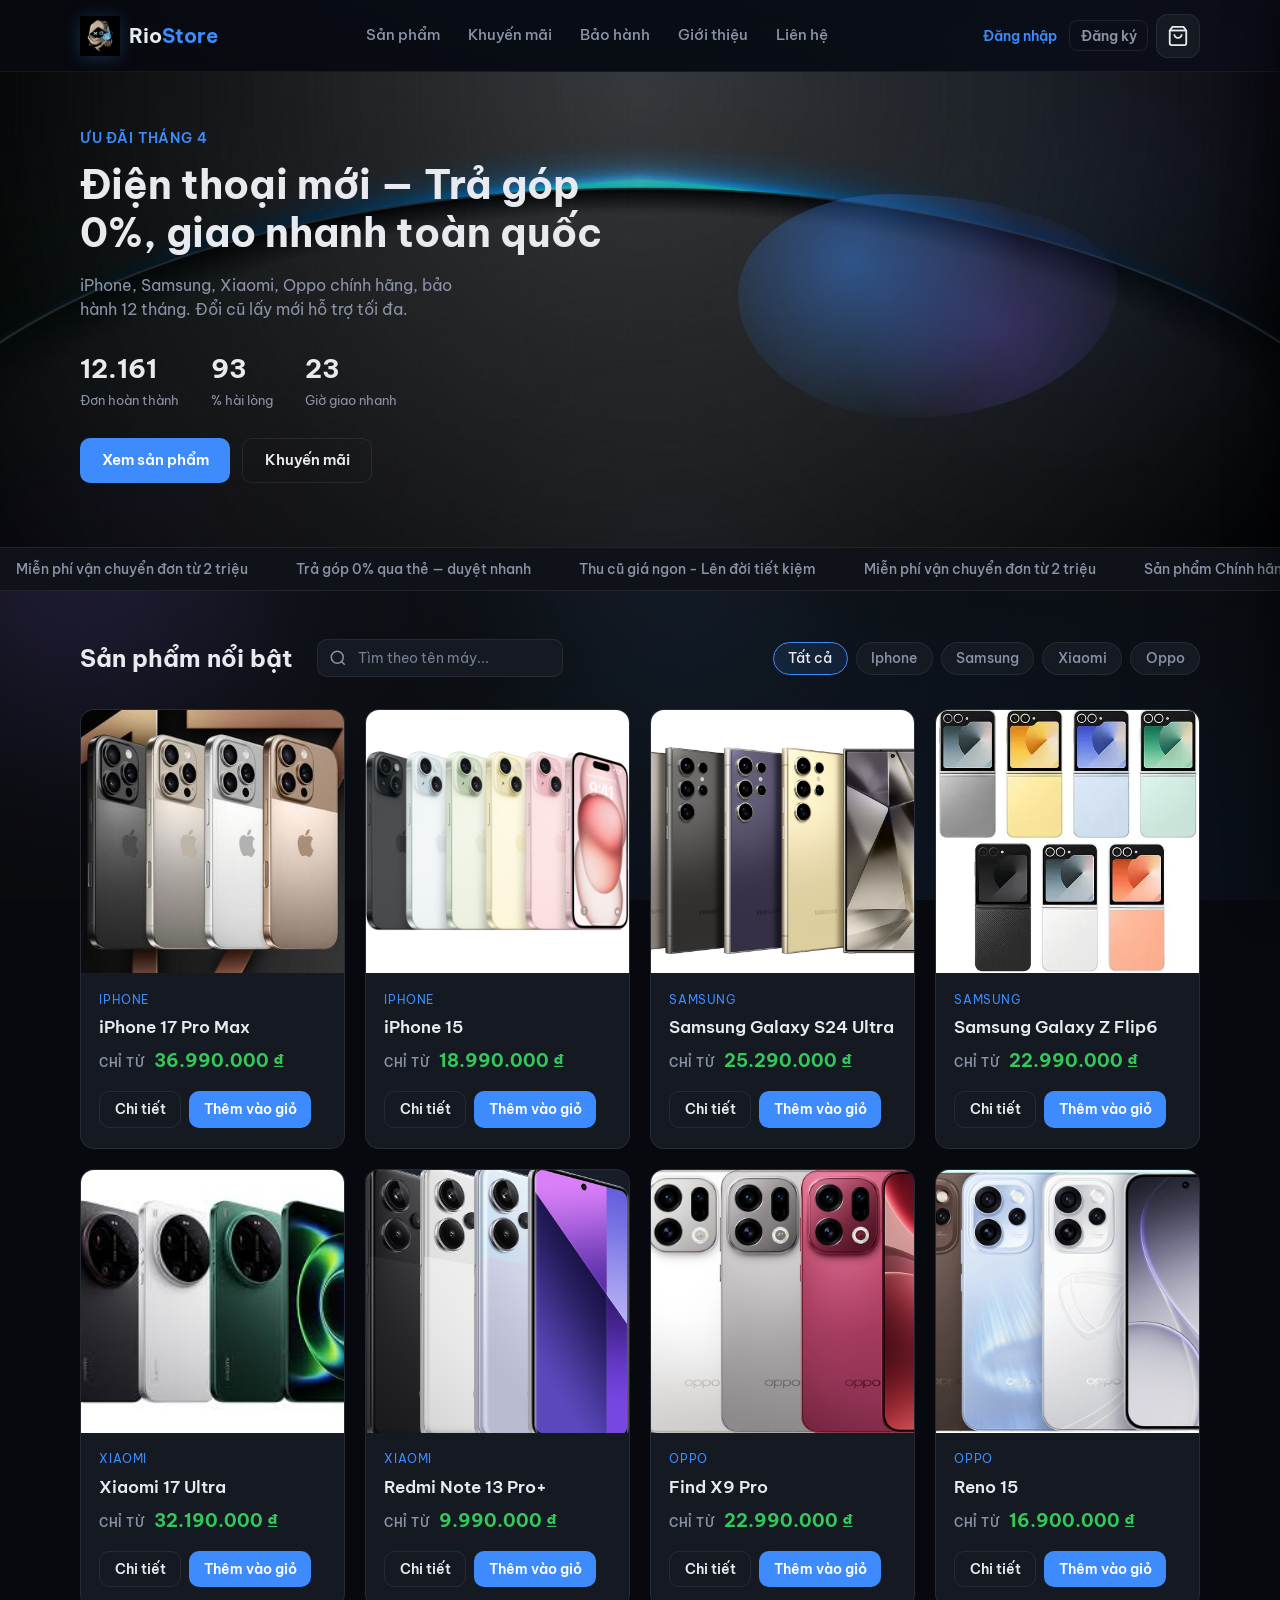
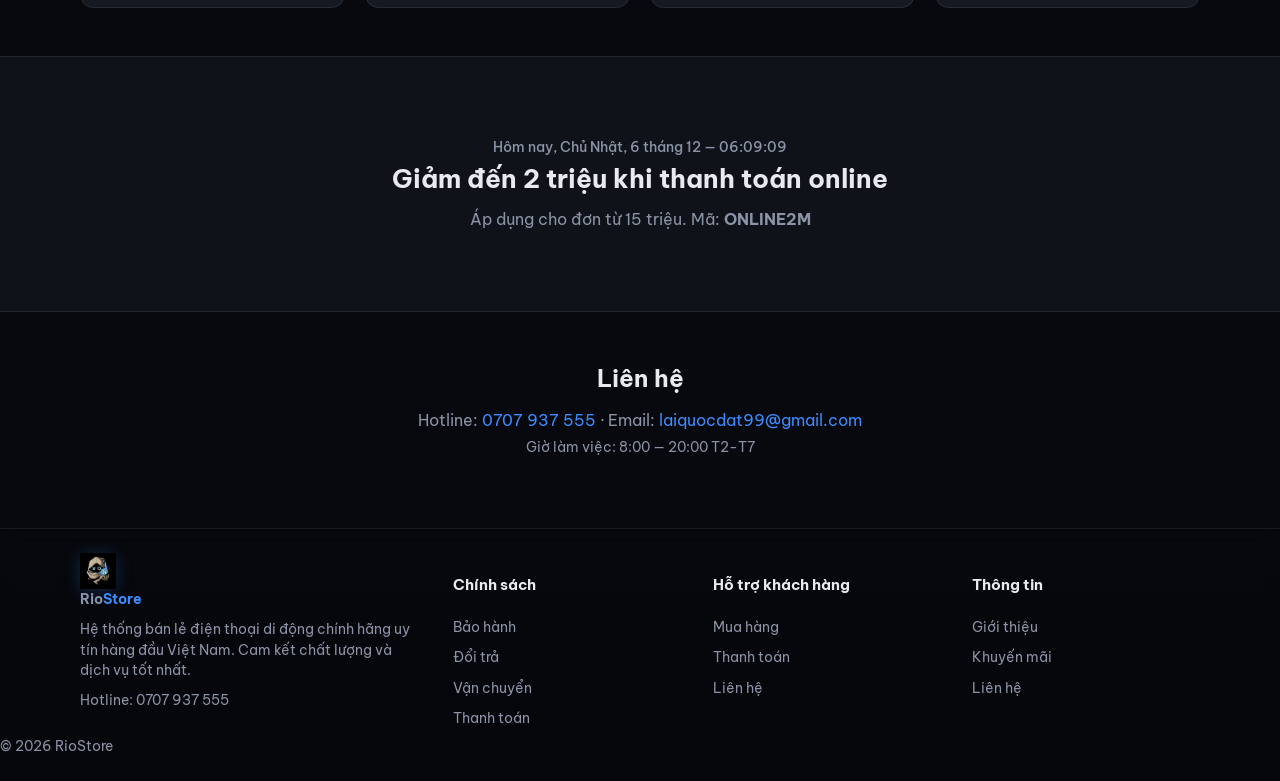
==== commit 5e362a31: "Add files via upload" ====
--- a/index.html
+++ b/index.html
@@ -1,276 +1,277 @@
-<!DOCTYPE html>
-<html lang="vi">
-<head>
-  <meta charset="UTF-8" />
-  <meta name="viewport" content="width=device-width, initial-scale=1.0" />
-  <title>Rio Store — Điện thoại chính hãng</title>
-  <meta name="description" content="Rio Store — Điện thoại chính hãng iPhone, Samsung, Xiaomi. Trả góp 0%, giao nhanh toàn quốc, bảo hành 12 tháng. Ưu đãi tháng 4 hấp dẫn." />
-  <link rel="icon" type="image/jpeg" href="images/logo.jpg" />
-  <link rel="preconnect" href="https://fonts.googleapis.com" />
-  <link rel="preconnect" href="https://fonts.gstatic.com" crossorigin />
-  <link href="https://fonts.googleapis.com/css2?family=Be+Vietnam+Pro:wght@400;500;600;700&display=swap" rel="stylesheet" />
-  <link rel="stylesheet" href="styles.css" />
-</head>
-<body class="page-home">
-  <div class="page-home-bg" aria-hidden="true">
-    <div class="page-home-bg__layer page-home-bg__layer--radial"></div>
-    <div class="page-home-bg__orb page-home-bg__orb--a"></div>
-    <div class="page-home-bg__orb page-home-bg__orb--b"></div>
-    <div class="page-home-bg__orb page-home-bg__orb--c"></div>
-    <div class="page-home-bg__layer page-home-bg__layer--grid"></div>
-    <div class="page-home-bg__layer page-home-bg__layer--vignette"></div>
-  </div>
-  <header class="header">
-    <div class="container header__inner">
-      <a href="index.html" class="logo logo--brand">
-        <img src="images/logo.jpg" alt="" class="logo__mark" width="40" height="40" decoding="async" />
-        <span class="logo__text">Rio<span>Store</span></span>
-      </a>
-      <nav class="nav" id="nav">
-        <a href="#san-pham">Sản phẩm</a>
-        <a href="#khuyen-mai">Khuyến mãi</a>
-        <a href="chinh-sach/bao-hanh.html">Bảo hành</a>
-        <a href="gioi-thieu.html">Giới thiệu</a>
-        <a href="#lien-he">Liên hệ</a>
-      </nav>
-      <div class="header__actions">
-        <div class="header__auth" id="authHeader">
-          <div class="header__auth-btns">
-            <button type="button" class="btn-text" id="loginOpenBtn">Đăng nhập</button>
-            <button type="button" class="btn-text btn-text--secondary" id="registerOpenBtn">Đăng ký</button>
-          </div>
-        </div>
-        <button type="button" class="btn-icon cart-toggle" aria-label="Giỏ hàng" id="cartToggle">
-          <svg width="22" height="22" viewBox="0 0 24 24" fill="none" stroke="currentColor" stroke-width="2">
-            <path d="M6 2L3 6v14a2 2 0 002 2h14a2 2 0 002-2V6l-3-4z" />
-            <line x1="3" y1="6" x2="21" y2="6" />
-            <path d="M16 10a4 4 0 01-8 0" />
-          </svg>
-          <span class="cart-badge" id="cartBadge">0</span>
-        </button>
-        <button type="button" class="menu-toggle" id="menuToggle" aria-label="Menu">☰</button>
-      </div>
-    </div>
-  </header>
-
-  <main>
-    <section class="hero">
-      <div class="hero__decor" aria-hidden="true">
-        <span class="hero__decor-dots"></span>
-        <img class="hero__decor-wave" src="images/nen.jpg" alt="" width="400" height="120" decoding="async" />
-      </div>
-      <div class="container hero__grid">
-        <div class="hero__content">
-          <p class="hero__eyebrow" id="heroEyebrow">Ưu đãi tháng 4</p>
-          <h1>Điện thoại mới — Trả góp 0%, giao nhanh toàn quốc</h1>
-          <p class="hero__lead hero__lead--dynamic" id="heroLead" aria-live="polite">iPhone, Samsung, Xiaomi chính hãng, bảo hành 12 tháng. Đổi cũ lấy mới hỗ trợ tối đa.</p>
-          <ul class="hero-stats reveal" data-reveal>
-            <li><strong class="hero-stats__num" data-target="12840">0</strong><span>Đơn hoàn thành</span></li>
-            <li><strong class="hero-stats__num" data-target="98" data-stat="percent">0</strong><span>% hài lòng</span></li>
-            <li><strong class="hero-stats__num" data-target="24">0</strong><span>Giờ giao nhanh</span></li>
-          </ul>
-          <div class="hero__cta">
-            <a href="#san-pham" class="btn btn--primary">Xem sản phẩm</a>
-            <a href="#khuyen-mai" class="btn btn--ghost">Khuyến mãi</a>
-          </div>
-        </div>
-        <div class="hero__visual" aria-hidden="true">
-          <div class="hero__orb"></div>
-         
-        </div>
-      </div>
-    </section>
-
-    <div class="ticker" aria-hidden="true">
-      <div class="ticker__track">
-        <span>Miễn phí vận chuyển đơn từ 2 triệu</span>
-        <span>Trả góp 0% qua thẻ — duyệt nhanh</span>
-        <span>Thu cũ giá ngon - Lên đời tiết kiệm</span>
-        <span>Miễn phí vận chuyển đơn từ 2 triệu</span>
-        <span>Sản phẩm Chính hãng - Xuất VAT đầy đủ</span>
-        <span>Thu cũ đổi mới — hỗ trợ tối đa</span>
-      </div>
-    </div>
-
-    <section class="section reveal" id="san-pham" data-reveal>
-      <div class="container">
-        <div class="section__head">
-          <div class="section__title-wrap">
-            <h2>Sản phẩm nổi bật</h2>
-            <label class="search-wrap">
-              <span class="visually-hidden">Tìm sản phẩm</span>
-              <svg class="search-wrap__icon" width="18" height="18" viewBox="0 0 24 24" fill="none" stroke="currentColor" stroke-width="2" aria-hidden="true">
-                <circle cx="11" cy="11" r="8" /><path d="M21 21l-4.35-4.35" />
-              </svg>
-              <input type="search" class="search-input" id="productSearch" placeholder="Tìm theo tên máy..." autocomplete="off" />
-            </label>
-          </div>
-          <div class="filters">
-            <button type="button" class="filter-btn active" data-filter="all">Tất cả</button>
-            <button type="button" class="filter-btn" data-filter="apple">IPHONE</button>
-            <button type="button" class="filter-btn" data-filter="samsung">Samsung</button>
-            <button type="button" class="filter-btn" data-filter="xiaomi">Xiaomi</button>
-          </div>
-        </div>
-        <div class="products" id="productGrid"></div>
-      </div>
-    </section>
-
-    <section class="section section--muted reveal section--deco" id="khuyen-mai" data-reveal>
-      <div class="section__deco-corner" aria-hidden="true">
-        <img src="images/deco-sparkle.svg" alt="" width="100" height="100" decoding="async" />
-      </div>
-      <div class="container promo">
-        <div class="promo__content">
-          <p class="promo__clock" id="promoClock" aria-live="polite"></p>
-          <h2>Giảm đến 2 triệu khi thanh toán online</h2>
-          <p>Áp dụng cho đơn từ 15 triệu. Mã: <strong>ONLINE2M</strong></p>
-        </div>
-      </div>
-    </section>
-
-    <section class="section reveal" id="lien-he" data-reveal>
-      <div class="container contact">
-        <h2>Liên hệ</h2>
-        <p>Hotline: <a href="tel:0707 937 555">0707 937 555</a> · Email: <a href="mailto:laiquocdat99@gmail.com">laiquocdat99@gmail.com</a></p>
-        <p class="contact__note">Giờ làm việc: 8:00 — 20:00 T2-T7</p>
-      </div>
-    </section>
-  </main>
-
-<footer class="footer">
-  <div class="container footer__top">
-
-    <!-- Logo + mô tả -->
-    <div class="footer__col">
-      <a href="index.html" class="logo logo--footer">
-        <img src="images/logo.jpg" class="logo__mark" />
-        <span class="logo__text">Rio<span>Store</span></span>
-      </a>
-      <p>Hệ thống bán lẻ điện thoại di động chính hãng uy tín hàng đầu Việt Nam. Cam kết chất lượng và dịch vụ tốt nhất.</p>
-      <p>Hotline: 0707 937 555</p>
-    </div>
-
-    <!-- Chính sách -->
-    <div class="footer__col">
-      <h4>Chính sách</h4>
-      <ul>
-        <li><a href="chinh-sach/bao-hanh.html">Bảo hành</a></li>
-        <li><a href="chinh-sach/doi-tra.html">Đổi trả</a></li>
-        <li><a href="chinh-sach/van-chuyen.html">Vận chuyển</a></li>
-        <li><a href="chinh-sach/thanh-toan.html">Thanh toán</a></li>
-      </ul>
-    </div>
-
-    <!-- Hỗ trợ -->
-    <div class="footer__col">
-      <h4>Hỗ trợ khách hàng</h4>
-      <ul>
-        <li><a href="index.html#san-pham">Mua hàng</a></li>
-        <li><a href="chinh-sach/thanh-toan.html">Thanh toán</a></li>
-        <li><a href="index.html#lien-he">Liên hệ</a></li>
-      </ul>
-    </div>
-
-    <!-- Thông tin -->
-    <div class="footer__col">
-      <h4>Thông tin</h4>
-      <ul>
-        <li><a href="gioi-thieu.html">Giới thiệu</a></li>
-        <li><a href="index.html#khuyen-mai">Khuyến mãi</a></li>
-        <li><a href="index.html#lien-he">Liên hệ</a></li>
-      </ul>
-    </div>
-
-  </div>
-
-  <!-- Bottom -->
-  <div class="footer__bottom">
-    <p>© 2026 RioStore</p>
-  </div>
-</footer>
-
-  <aside class="cart-drawer" id="cartDrawer" aria-hidden="true">
-    <div class="cart-drawer__overlay" id="cartOverlay"></div>
-    <div class="cart-drawer__panel">
-      <div class="cart-drawer__head">
-        <h3>Giỏ hàng <span class="cart-drawer__count" id="cartDrawerCount"></span></h3>
-        <div class="cart-drawer__head-actions">
-          <button type="button" class="cart-clear" id="cartClearBtn" hidden>Xóa tất cả</button>
-          <button type="button" class="btn-close" id="cartClose" aria-label="Đóng">×</button>
-        </div>
-      </div>
-      <ul class="cart-list" id="cartList"></ul>
-      <div class="cart-drawer__foot">
-        <div class="cart-ship" id="cartShipRow">
-          <span>Phí vận chuyển</span>
-          <strong id="cartShipFee">0 ₫</strong>
-        </div>
-        <p class="cart-ship-hint" id="cartShipHint"></p>
-        <p class="cart-total">Tạm tính: <strong id="cartSubtotal">0 ₫</strong></p>
-        <p class="cart-grand">Tổng cộng: <strong id="cartTotal">0 ₫</strong></p>
-        <button type="button" class="btn btn--primary btn--block" id="checkoutBtn">Thanh toán</button>
-      </div>
-    </div>
-  </aside>
-
-  <div class="toast-host" id="toastHost" aria-live="polite"></div>
-
-  <div class="auth-modal" id="loginModal" aria-hidden="true">
-    <div class="auth-modal__overlay" id="loginOverlay"></div>
-    <div class="auth-modal__dialog" role="dialog" aria-labelledby="loginTitle" aria-modal="true">
-      <button type="button" class="btn-close auth-modal__close" id="loginClose" aria-label="Đóng">×</button>
-      <h2 class="auth-modal__title" id="loginTitle">Đăng nhập</h2>
-      <p class="auth-modal__note">Chỉ giao diện: không lưu dữ liệu, không cơ sở dữ liệu hay server.</p>
-      <form class="auth-form" id="formLogin" novalidate>
-        <label class="auth-field">
-          <span>Email</span>
-          <input type="email" name="email" autocomplete="email" required placeholder="ban@email.com" />
-        </label>
-        <label class="auth-field">
-          <span>Mật khẩu</span>
-          <input type="password" name="password" autocomplete="current-password" required minlength="6" placeholder="••••••" />
-        </label>
-        <p class="auth-error" id="loginError" hidden></p>
-        <button type="submit" class="btn btn--primary btn--block">Đăng nhập</button>
-      </form>
-      <p class="auth-alt">
-        Chưa có tài khoản?
-        <button type="button" class="auth-alt__link" id="loginToRegister">Đăng ký</button>
-      </p>
-    </div>
-  </div>
-
-  <div class="auth-modal" id="registerModal" aria-hidden="true">
-    <div class="auth-modal__overlay" id="registerOverlay"></div>
-    <div class="auth-modal__dialog" role="dialog" aria-labelledby="registerTitle" aria-modal="true">
-      <button type="button" class="btn-close auth-modal__close" id="registerClose" aria-label="Đóng">×</button>
-      <h2 class="auth-modal__title" id="registerTitle">Đăng ký</h2>
-      <p class="auth-modal__note">Chỉ giao diện: không lưu dữ liệu, không cơ sở dữ liệu hay server.</p>
-      <form class="auth-form" id="formRegister" novalidate>
-        <label class="auth-field">
-          <span>Họ tên</span>
-          <input type="text" name="name" autocomplete="name" required minlength="2" placeholder="Nguyễn Văn A" />
-        </label>
-        <label class="auth-field">
-          <span>Email</span>
-          <input type="email" name="email" autocomplete="email" required placeholder="ban@email.com" />
-        </label>
-        <label class="auth-field">
-          <span>Mật khẩu</span>
-          <input type="password" name="password" autocomplete="new-password" required minlength="6" placeholder="Tối thiểu 6 ký tự" />
-        </label>
-        <p class="auth-error" id="registerError" hidden></p>
-        <button type="submit" class="btn btn--primary btn--block">Tạo tài khoản</button>
-      </form>
-      <p class="auth-alt">
-        Đã có tài khoản?
-        <button type="button" class="auth-alt__link" id="registerToLogin">Đăng nhập</button>
-      </p>
-    </div>
-  </div>
-
-  <script src="products.js"></script>
-  <script src="script.js"></script>
-</body>
-</html>
+<!DOCTYPE html>
+<html lang="vi">
+<head>
+  <meta charset="UTF-8" />
+  <meta name="viewport" content="width=device-width, initial-scale=1.0" />
+  <title>Rio Store — Điện thoại chính hãng</title>
+  <meta name="description" content="Rio Store — Điện thoại chính hãng iPhone, Samsung, Xiaomi. Trả góp 0%, giao nhanh toàn quốc, bảo hành 12 tháng. Ưu đãi tháng 4 hấp dẫn." />
+  <link rel="icon" type="image/jpeg" href="images/logo.jpg" />
+  <link rel="preconnect" href="https://fonts.googleapis.com" />
+  <link rel="preconnect" href="https://fonts.gstatic.com" crossorigin />
+  <link href="https://fonts.googleapis.com/css2?family=Be+Vietnam+Pro:wght@400;500;600;700&display=swap" rel="stylesheet" />
+  <link rel="stylesheet" href="styles.css" />
+</head>
+<body class="page-home">
+  <div class="page-home-bg" aria-hidden="true">
+    <div class="page-home-bg__layer page-home-bg__layer--radial"></div>
+    <div class="page-home-bg__orb page-home-bg__orb--a"></div>
+    <div class="page-home-bg__orb page-home-bg__orb--b"></div>
+    <div class="page-home-bg__orb page-home-bg__orb--c"></div>
+    <div class="page-home-bg__layer page-home-bg__layer--grid"></div>
+    <div class="page-home-bg__layer page-home-bg__layer--vignette"></div>
+  </div>
+  <header class="header">
+    <div class="container header__inner">
+      <a href="index.html" class="logo logo--brand">
+        <img src="images/logo.jpg" alt="" class="logo__mark" width="40" height="40" decoding="async" />
+        <span class="logo__text">Rio<span>Store</span></span>
+      </a>
+      <nav class="nav" id="nav">
+        <a href="#san-pham">Sản phẩm</a>
+        <a href="#khuyen-mai">Khuyến mãi</a>
+        <a href="chinh-sach/bao-hanh.html">Bảo hành</a>
+        <a href="gioi-thieu.html">Giới thiệu</a>
+        <a href="#lien-he">Liên hệ</a>
+      </nav>
+      <div class="header__actions">
+        <div class="header__auth" id="authHeader">
+          <div class="header__auth-btns">
+            <button type="button" class="btn-text" id="loginOpenBtn">Đăng nhập</button>
+            <button type="button" class="btn-text btn-text--secondary" id="registerOpenBtn">Đăng ký</button>
+          </div>
+        </div>
+        <button type="button" class="btn-icon cart-toggle" aria-label="Giỏ hàng" id="cartToggle">
+          <svg width="22" height="22" viewBox="0 0 24 24" fill="none" stroke="currentColor" stroke-width="2">
+            <path d="M6 2L3 6v14a2 2 0 002 2h14a2 2 0 002-2V6l-3-4z" />
+            <line x1="3" y1="6" x2="21" y2="6" />
+            <path d="M16 10a4 4 0 01-8 0" />
+          </svg>
+          <span class="cart-badge" id="cartBadge">0</span>
+        </button>
+        <button type="button" class="menu-toggle" id="menuToggle" aria-label="Menu">☰</button>
+      </div>
+    </div>
+  </header>
+
+  <main>
+    <section class="hero">
+      <div class="hero__decor" aria-hidden="true">
+        <span class="hero__decor-dots"></span>
+        <img class="hero__decor-wave" src="images/nen.jpg" alt="" width="400" height="120" decoding="async" />
+      </div>
+      <div class="container hero__grid">
+        <div class="hero__content">
+          <p class="hero__eyebrow" id="heroEyebrow">Ưu đãi tháng 4</p>
+          <h1>Điện thoại mới — Trả góp 0%, giao nhanh toàn quốc</h1>
+          <p class="hero__lead hero__lead--dynamic" id="heroLead" aria-live="polite">iPhone, Samsung, Xiaomi, Oppo chính hãng, bảo hành 12 tháng. Đổi cũ lấy mới hỗ trợ tối đa.</p>
+          <ul class="hero-stats reveal" data-reveal>
+            <li><strong class="hero-stats__num" data-target="12840">0</strong><span>Đơn hoàn thành</span></li>
+            <li><strong class="hero-stats__num" data-target="98" data-stat="percent">0</strong><span>% hài lòng</span></li>
+            <li><strong class="hero-stats__num" data-target="24">0</strong><span>Giờ giao nhanh</span></li>
+          </ul>
+          <div class="hero__cta">
+            <a href="#san-pham" class="btn btn--primary">Xem sản phẩm</a>
+            <a href="#khuyen-mai" class="btn btn--ghost">Khuyến mãi</a>
+          </div>
+        </div>
+        <div class="hero__visual" aria-hidden="true">
+          <div class="hero__orb"></div>
+         
+        </div>
+      </div>
+    </section>
+
+    <div class="ticker" aria-hidden="true">
+      <div class="ticker__track">
+        <span>Miễn phí vận chuyển đơn từ 2 triệu</span>
+        <span>Trả góp 0% qua thẻ — duyệt nhanh</span>
+        <span>Thu cũ giá ngon - Lên đời tiết kiệm</span>
+        <span>Miễn phí vận chuyển đơn từ 2 triệu</span>
+        <span>Sản phẩm Chính hãng - Xuất VAT đầy đủ</span>
+        <span>Thu cũ đổi mới — hỗ trợ tối đa</span>
+      </div>
+    </div>
+
+    <section class="section reveal" id="san-pham" data-reveal>
+      <div class="container">
+        <div class="section__head">
+          <div class="section__title-wrap">
+            <h2>Sản phẩm nổi bật</h2>
+            <label class="search-wrap">
+              <span class="visually-hidden">Tìm sản phẩm</span>
+              <svg class="search-wrap__icon" width="18" height="18" viewBox="0 0 24 24" fill="none" stroke="currentColor" stroke-width="2" aria-hidden="true">
+                <circle cx="11" cy="11" r="8" /><path d="M21 21l-4.35-4.35" />
+              </svg>
+              <input type="search" class="search-input" id="productSearch" placeholder="Tìm theo tên máy..." autocomplete="off" />
+            </label>
+          </div>
+          <div class="filters">
+            <button type="button" class="filter-btn active" data-filter="all">Tất cả</button>
+            <button type="button" class="filter-btn" data-filter="iphone">Iphone</button>
+            <button type="button" class="filter-btn" data-filter="samsung">Samsung</button>
+            <button type="button" class="filter-btn" data-filter="xiaomi">Xiaomi</button>
+            <button type="button" class="filter-btn" data-filter="oppo">Oppo</button>
+          </div>
+        </div>
+        <div class="products" id="productGrid"></div>
+      </div>
+    </section>
+
+    <section class="section section--muted reveal section--deco" id="khuyen-mai" data-reveal>
+      <div class="section__deco-corner" aria-hidden="true">
+        <img src="images/deco-sparkle.svg" alt="" width="100" height="100" decoding="async" />
+      </div>
+      <div class="container promo">
+        <div class="promo__content">
+          <p class="promo__clock" id="promoClock" aria-live="polite"></p>
+          <h2>Giảm đến 2 triệu khi thanh toán online</h2>
+          <p>Áp dụng cho đơn từ 15 triệu. Mã: <strong>ONLINE2M</strong></p>
+        </div>
+      </div>
+    </section>
+
+    <section class="section reveal" id="lien-he" data-reveal>
+      <div class="container contact">
+        <h2>Liên hệ</h2>
+        <p>Hotline: <a href="tel:0707 937 555">0707 937 555</a> · Email: <a href="mailto:laiquocdat99@gmail.com">laiquocdat99@gmail.com</a></p>
+        <p class="contact__note">Giờ làm việc: 8:00 — 20:00 T2-T7</p>
+      </div>
+    </section>
+  </main>
+
+<footer class="footer">
+  <div class="container footer__top">
+
+    <!-- Logo + mô tả -->
+    <div class="footer__col">
+      <a href="index.html" class="logo logo--footer">
+        <img src="images/logo.jpg" class="logo__mark" />
+        <span class="logo__text">Rio<span>Store</span></span>
+      </a>
+      <p>Hệ thống bán lẻ điện thoại di động chính hãng uy tín hàng đầu Việt Nam. Cam kết chất lượng và dịch vụ tốt nhất.</p>
+      <p>Hotline: 0707 937 555</p>
+    </div>
+
+    <!-- Chính sách -->
+    <div class="footer__col">
+      <h4>Chính sách</h4>
+      <ul>
+        <li><a href="chinh-sach/bao-hanh.html">Bảo hành</a></li>
+        <li><a href="chinh-sach/doi-tra.html">Đổi trả</a></li>
+        <li><a href="chinh-sach/van-chuyen.html">Vận chuyển</a></li>
+        <li><a href="chinh-sach/thanh-toan.html">Thanh toán</a></li>
+      </ul>
+    </div>
+
+    <!-- Hỗ trợ -->
+    <div class="footer__col">
+      <h4>Hỗ trợ khách hàng</h4>
+      <ul>
+        <li><a href="index.html#san-pham">Mua hàng</a></li>
+        <li><a href="chinh-sach/thanh-toan.html">Thanh toán</a></li>
+        <li><a href="index.html#lien-he">Liên hệ</a></li>
+      </ul>
+    </div>
+
+    <!-- Thông tin -->
+    <div class="footer__col">
+      <h4>Thông tin</h4>
+      <ul>
+        <li><a href="gioi-thieu.html">Giới thiệu</a></li>
+        <li><a href="index.html#khuyen-mai">Khuyến mãi</a></li>
+        <li><a href="index.html#lien-he">Liên hệ</a></li>
+      </ul>
+    </div>
+
+  </div>
+
+  <!-- Bottom -->
+  <div class="footer__bottom">
+    <p>© 2026 RioStore</p>
+  </div>
+</footer>
+
+  <aside class="cart-drawer" id="cartDrawer" aria-hidden="true">
+    <div class="cart-drawer__overlay" id="cartOverlay"></div>
+    <div class="cart-drawer__panel">
+      <div class="cart-drawer__head">
+        <h3>Giỏ hàng <span class="cart-drawer__count" id="cartDrawerCount"></span></h3>
+        <div class="cart-drawer__head-actions">
+          <button type="button" class="cart-clear" id="cartClearBtn" hidden>Xóa tất cả</button>
+          <button type="button" class="btn-close" id="cartClose" aria-label="Đóng">×</button>
+        </div>
+      </div>
+      <ul class="cart-list" id="cartList"></ul>
+      <div class="cart-drawer__foot">
+        <div class="cart-ship" id="cartShipRow">
+          <span>Phí vận chuyển</span>
+          <strong id="cartShipFee">0 ₫</strong>
+        </div>
+        <p class="cart-ship-hint" id="cartShipHint"></p>
+        <p class="cart-total">Tạm tính: <strong id="cartSubtotal">0 ₫</strong></p>
+        <p class="cart-grand">Tổng cộng: <strong id="cartTotal">0 ₫</strong></p>
+        <button type="button" class="btn btn--primary btn--block" id="checkoutBtn">Thanh toán</button>
+      </div>
+    </div>
+  </aside>
+
+  <div class="toast-host" id="toastHost" aria-live="polite"></div>
+
+  <div class="auth-modal" id="loginModal" aria-hidden="true">
+    <div class="auth-modal__overlay" id="loginOverlay"></div>
+    <div class="auth-modal__dialog" role="dialog" aria-labelledby="loginTitle" aria-modal="true">
+      <button type="button" class="btn-close auth-modal__close" id="loginClose" aria-label="Đóng">×</button>
+      <h2 class="auth-modal__title" id="loginTitle">Đăng nhập</h2>
+      <p class="auth-modal__note">Chỉ giao diện: không lưu dữ liệu, không cơ sở dữ liệu hay server.</p>
+      <form class="auth-form" id="formLogin" novalidate>
+        <label class="auth-field">
+          <span>Email</span>
+          <input type="email" name="email" autocomplete="email" required placeholder="ban@email.com" />
+        </label>
+        <label class="auth-field">
+          <span>Mật khẩu</span>
+          <input type="password" name="password" autocomplete="current-password" required minlength="6" placeholder="••••••" />
+        </label>
+        <p class="auth-error" id="loginError" hidden></p>
+        <button type="submit" class="btn btn--primary btn--block">Đăng nhập</button>
+      </form>
+      <p class="auth-alt">
+        Chưa có tài khoản?
+        <button type="button" class="auth-alt__link" id="loginToRegister">Đăng ký</button>
+      </p>
+    </div>
+  </div>
+
+  <div class="auth-modal" id="registerModal" aria-hidden="true">
+    <div class="auth-modal__overlay" id="registerOverlay"></div>
+    <div class="auth-modal__dialog" role="dialog" aria-labelledby="registerTitle" aria-modal="true">
+      <button type="button" class="btn-close auth-modal__close" id="registerClose" aria-label="Đóng">×</button>
+      <h2 class="auth-modal__title" id="registerTitle">Đăng ký</h2>
+      <p class="auth-modal__note">Chỉ giao diện: không lưu dữ liệu, không cơ sở dữ liệu hay server.</p>
+      <form class="auth-form" id="formRegister" novalidate>
+        <label class="auth-field">
+          <span>Họ tên</span>
+          <input type="text" name="name" autocomplete="name" required minlength="2" placeholder="Nguyễn Văn A" />
+        </label>
+        <label class="auth-field">
+          <span>Email</span>
+          <input type="email" name="email" autocomplete="email" required placeholder="ban@email.com" />
+        </label>
+        <label class="auth-field">
+          <span>Mật khẩu</span>
+          <input type="password" name="password" autocomplete="new-password" required minlength="6" placeholder="Tối thiểu 6 ký tự" />
+        </label>
+        <p class="auth-error" id="registerError" hidden></p>
+        <button type="submit" class="btn btn--primary btn--block">Tạo tài khoản</button>
+      </form>
+      <p class="auth-alt">
+        Đã có tài khoản?
+        <button type="button" class="auth-alt__link" id="registerToLogin">Đăng nhập</button>
+      </p>
+    </div>
+  </div>
+
+  <script src="products.js"></script>
+  <script src="script.js"></script>
+</body>
+</html>
--- a/styles.css
+++ b/styles.css
@@ -1,2035 +1,2154 @@
-:root {
-  --bg: #0c0f14;
-  --bg-card: #141922;
-  --bg-muted: #0f1218;
-  --text: #e8eaef;
-  --text-soft: #8b93a7;
-  --accent: #3d8bfd;
-  --accent-hover: #5c9fff;
-  --success: #34c759;
-  --border: rgba(255, 255, 255, 0.08);
-  --radius: 14px;
-  --shadow: 0 24px 48px rgba(0, 0, 0, 0.45);
-  font-family: "Be Vietnam Pro", system-ui, sans-serif;
-}
-
-*,
-*::before,
-*::after {
-  box-sizing: border-box;
-}
-
-html {
-  scroll-behavior: smooth;
-}
-
-@media (prefers-reduced-motion: reduce) {
-  html {
-    scroll-behavior: auto;
-  }
-
-  *,
-  *::before,
-  *::after {
-    animation-duration: 0.01ms !important;
-    animation-iteration-count: 1 !important;
-    transition-duration: 0.01ms !important;
-  }
-
-  .product-card:hover .product-card__img--main,
-  .product-card:hover .product-card__img--hover,
-  .product-card:active .product-card__img--main,
-  .product-card:active .product-card__img--hover {
-    transform: scale(1) !important;
-  }
-
-  .product-card.has-hover-img:hover .product-card__img--hover {
-    opacity: 0 !important;
-  }
-
-  .product-card.reveal-card.is-visible:hover {
-    transform: translateY(0) scale(1) !important;
-  }
-
-  .hero__decor-sparkle {
-    animation: none !important;
-  }
-
-  .page-home-bg__orb {
-    animation: none !important;
-  }
-}
-
-.visually-hidden {
-  position: absolute;
-  width: 1px;
-  height: 1px;
-  padding: 0;
-  margin: -1px;
-  overflow: hidden;
-  clip: rect(0, 0, 0, 0);
-  white-space: nowrap;
-  border: 0;
-}
-
-body {
-  margin: 0;
-  background: var(--bg);
-  color: var(--text);
-  line-height: 1.5;
-  min-height: 100vh;
-}
-
-/* Trang chủ — nền (chỉ khi body.page-home) */
-body.page-home {
-  background-color: #07090e;
-}
-
-.page-home-bg {
-  position: fixed;
-  inset: 0;
-  z-index: 0;
-  pointer-events: none;
-  overflow: hidden;
-}
-
-.page-home-bg__layer--radial {
-  position: absolute;
-  inset: -25% -15% -35%;
-  background:
-    radial-gradient(ellipse 90% 60% at 50% -8%, rgba(61, 139, 253, 0.38), transparent 58%),
-    radial-gradient(ellipse 55% 45% at 95% 15%, rgba(130, 95, 245, 0.22), transparent 52%),
-    radial-gradient(ellipse 50% 40% at 5% 35%, rgba(52, 199, 89, 0.1), transparent 55%),
-    radial-gradient(ellipse 70% 50% at 70% 85%, rgba(61, 139, 253, 0.12), transparent 60%),
-    linear-gradient(165deg, #0b1018 0%, #0c0f14 42%, #080a0f 100%);
-}
-
-.page-home-bg__orb {
-  position: absolute;
-  border-radius: 50%;
-  filter: blur(72px);
-  opacity: 0.5;
-  mix-blend-mode: screen;
-}
-
-.page-home-bg__orb--a {
-  width: min(78vw, 680px);
-  height: min(78vw, 680px);
-  background: radial-gradient(circle, rgba(61, 139, 253, 0.5) 0%, transparent 68%);
-  top: -14%;
-  right: -10%;
-  animation: pageHomeOrbA 24s ease-in-out infinite;
-}
-
-.page-home-bg__orb--b {
-  width: min(58vw, 500px);
-  height: min(58vw, 500px);
-  background: radial-gradient(circle, rgba(150, 110, 255, 0.4) 0%, transparent 70%);
-  bottom: 8%;
-  left: -14%;
-  animation: pageHomeOrbB 30s ease-in-out infinite;
-}
-
-.page-home-bg__orb--c {
-  width: min(42vw, 380px);
-  height: min(42vw, 380px);
-  background: radial-gradient(circle, rgba(80, 180, 255, 0.28) 0%, transparent 72%);
-  top: 42%;
-  left: 38%;
-  animation: pageHomeOrbC 20s ease-in-out infinite alternate;
-}
-
-@keyframes pageHomeOrbA {
-  0%,
-  100% {
-    transform: translate(0, 0) scale(1);
-  }
-  50% {
-    transform: translate(-5%, 8%) scale(1.06);
-  }
-}
-
-@keyframes pageHomeOrbB {
-  0%,
-  100% {
-    transform: translate(0, 0) scale(1);
-  }
-  50% {
-    transform: translate(8%, -5%) scale(1.08);
-  }
-}
-
-@keyframes pageHomeOrbC {
-  0% {
-    transform: translate(-4%, 2%) scale(1);
-  }
-  100% {
-    transform: translate(5%, -4%) scale(1.12);
-  }
-}
-
-.page-home-bg__layer--grid {
-  position: absolute;
-  inset: 0;
-  background-image:
-    linear-gradient(rgba(255, 255, 255, 0.028) 1px, transparent 1px),
-    linear-gradient(90deg, rgba(255, 255, 255, 0.028) 1px, transparent 1px);
-  background-size: 52px 52px;
-  mask-image: radial-gradient(ellipse 85% 75% at 50% 18%, #000 15%, transparent 72%);
-  -webkit-mask-image: radial-gradient(ellipse 85% 75% at 50% 18%, #000 15%, transparent 72%);
-  opacity: 0.85;
-}
-
-.page-home-bg__layer--vignette {
-  position: absolute;
-  inset: 0;
-  background: radial-gradient(ellipse 95% 80% at 50% 50%, transparent 40%, rgba(0, 0, 0, 0.45) 100%);
-  pointer-events: none;
-}
-
-body.page-home main {
-  position: relative;
-  z-index: 1;
-}
-
-body.page-home .header {
-  background: rgba(7, 9, 14, 0.72);
-  border-bottom-color: rgba(255, 255, 255, 0.06);
-}
-
-body.page-home .footer {
-  position: relative;
-  z-index: 1;
-  background: linear-gradient(180deg, transparent 0%, rgba(5, 7, 11, 0.88) 28%, rgba(5, 7, 11, 0.96) 100%);
-  backdrop-filter: blur(10px);
-}
-
-a {
-  color: var(--accent);
-  text-decoration: none;
-}
-
-a:hover {
-  color: var(--accent-hover);
-}
-
-img {
-  max-width: 100%;
-  height: auto;
-  display: block;
-}
-
-.container {
-  width: min(1120px, 100% - 2rem);
-  margin-inline: auto;
-}
-
-/* Header */
-.header {
-  position: sticky;
-  top: 0;
-  z-index: 50;
-  background: rgba(12, 15, 20, 0.85);
-  backdrop-filter: blur(12px);
-  border-bottom: 1px solid var(--border);
-}
-
-.header__inner {
-  display: flex;
-  align-items: center;
-  justify-content: space-between;
-  gap: 1rem;
-  padding: 0.85rem 0;
-}
-
-.logo {
-  font-weight: 700;
-  font-size: 1.25rem;
-  color: var(--text);
-  text-decoration: none;
-}
-
-.logo__text > span {
-  color: var(--accent);
-}
-
-.logo--brand {
-  display: inline-flex;
-  align-items: center;
-  gap: 0.55rem;
-}
-
-.logo__mark {
-  display: block;
-  flex-shrink: 0;
-  filter: drop-shadow(0 2px 8px rgba(61, 139, 253, 0.25));
-}
-
-.logo--footer .logo__mark {
-  width: 36px;
-  height: 36px;
-}
-
-a.logo.logo--brand:hover .logo__text {
-  color: var(--text);
-}
-
-a.logo.logo--brand:hover .logo__text > span {
-  color: var(--accent-hover);
-}
-
-.nav {
-  display: flex;
-  gap: 1.75rem;
-}
-
-.nav a {
-  color: var(--text-soft);
-  font-weight: 500;
-  font-size: 0.95rem;
-}
-
-.nav a:hover {
-  color: var(--text);
-}
-
-.header__actions {
-  display: flex;
-  align-items: center;
-  gap: 0.5rem;
-}
-
-.header__auth {
-  display: flex;
-  align-items: center;
-  gap: 0.65rem;
-  flex-wrap: wrap;
-  justify-content: flex-end;
-}
-
-.header__greet {
-  font-size: 0.8rem;
-  color: var(--text-soft);
-  max-width: 140px;
-  line-height: 1.3;
-}
-
-.header__greet strong {
-  color: var(--text);
-  font-weight: 600;
-}
-
-.btn-text {
-  font-family: inherit;
-  font-size: 0.875rem;
-  font-weight: 600;
-  color: var(--accent);
-  background: transparent;
-  border: none;
-  cursor: pointer;
-  padding: 0.35rem 0.5rem;
-  border-radius: 8px;
-  transition: color 0.2s, background 0.2s;
-}
-
-.btn-text:hover {
-  color: var(--accent-hover);
-  background: rgba(61, 139, 253, 0.1);
-}
-
-.header__auth-btns {
-  display: flex;
-  align-items: center;
-  gap: 0.25rem;
-  flex-wrap: wrap;
-}
-
-.btn-text--secondary {
-  color: var(--text-soft);
-  border: 1px solid var(--border);
-  padding: 0.35rem 0.65rem;
-  border-radius: 8px;
-}
-
-.btn-text--secondary:hover {
-  color: var(--text);
-  border-color: rgba(61, 139, 253, 0.35);
-  background: rgba(61, 139, 253, 0.08);
-}
-
-.btn-icon {
-  position: relative;
-  background: var(--bg-card);
-  border: 1px solid var(--border);
-  color: var(--text);
-  width: 44px;
-  height: 44px;
-  border-radius: 12px;
-  cursor: pointer;
-  display: grid;
-  place-items: center;
-  transition: background 0.2s, border-color 0.2s;
-}
-
-.btn-icon:hover {
-  background: #1a2130;
-  border-color: rgba(61, 139, 253, 0.35);
-}
-
-.cart-badge {
-  position: absolute;
-  top: 4px;
-  right: 4px;
-  min-width: 18px;
-  height: 18px;
-  padding: 0 5px;
-  font-size: 0.7rem;
-  font-weight: 700;
-  background: var(--accent);
-  color: #fff;
-  border-radius: 9px;
-  display: grid;
-  place-items: center;
-  transition: transform 0.25s cubic-bezier(0.34, 1.56, 0.64, 1);
-}
-
-.cart-badge.is-pop {
-  animation: badgePop 0.45s ease;
-}
-
-@keyframes badgePop {
-  0% {
-    transform: scale(1);
-  }
-  40% {
-    transform: scale(1.35);
-  }
-  100% {
-    transform: scale(1);
-  }
-}
-
-.menu-toggle {
-  display: none;
-  background: transparent;
-  border: none;
-  color: var(--text);
-  font-size: 1.5rem;
-  cursor: pointer;
-  padding: 0.25rem;
-}
-
-@media (max-width: 768px) {
-  .menu-toggle {
-    display: block;
-  }
-
-  .nav {
-    position: fixed;
-    inset: 60px 1rem auto;
-    flex-direction: column;
-    background: var(--bg-card);
-    border: 1px solid var(--border);
-    border-radius: var(--radius);
-    padding: 1rem;
-    box-shadow: var(--shadow);
-    opacity: 0;
-    visibility: hidden;
-    transform: translateY(-8px);
-    transition: opacity 0.2s, transform 0.2s, visibility 0.2s;
-  }
-
-  .nav.is-open {
-    opacity: 1;
-    visibility: visible;
-    transform: translateY(0);
-  }
-}
-
-/* Hero */
-.hero {
-  position: relative;
-  padding: 3.5rem 0 4rem;
-  overflow: hidden;
-}
-
-.hero__decor {
-  position: absolute;
-  inset: 0;
-  pointer-events: none;
-  z-index: 0;
-}
-
-.hero__decor-dots {
-  position: absolute;
-  inset: 0;
-  background-image: url("images/deco-dots.svg");
-  background-size: 240px;
-  opacity: 0.55;
-}
-
-.hero__decor-sparkle {
-  position: absolute;
-  opacity: 0.35;
-  animation: decoFloat 14s ease-in-out infinite;
-}
-
-.hero__decor-sparkle--1 {
-  top: 8%;
-  right: 6%;
-  width: min(120px, 28vw);
-  height: auto;
-}
-
-.hero__decor-sparkle--2 {
-  bottom: 18%;
-  left: 4%;
-  width: min(90px, 22vw);
-  height: auto;
-  animation-delay: -7s;
-  opacity: 0.28;
-}
-
-.hero__decor-wave {
-  position: absolute;
-  left: 0;
-  right: 0;
-  bottom: 0;
-  width: 100%;
-  height: auto;
-  min-height: 72px;
-  object-fit: cover;
-  object-position: bottom;
-  opacity: 0.65;
-}
-
-@keyframes decoFloat {
-  0%,
-  100% {
-    transform: translate(0, 0) rotate(0deg);
-  }
-  50% {
-    transform: translate(-6px, 10px) rotate(6deg);
-  }
-}
-
-.hero__grid {
-  position: relative;
-  z-index: 2;
-  display: grid;
-  grid-template-columns: 1fr 1fr;
-  gap: 2rem;
-  align-items: center;
-}
-
-@media (max-width: 900px) {
-  .hero__grid {
-    grid-template-columns: 1fr;
-  }
-
-  .hero__visual {
-    min-height: 200px;
-  }
-}
-
-.hero__eyebrow {
-  color: var(--accent);
-  font-weight: 600;
-  font-size: 0.85rem;
-  text-transform: uppercase;
-  letter-spacing: 0.06em;
-  margin: 0 0 0.75rem;
-}
-
-.hero h1 {
-  font-size: clamp(1.75rem, 4vw, 2.5rem);
-  font-weight: 700;
-  line-height: 1.2;
-  margin: 0 0 1rem;
-}
-
-.hero__lead {
-  color: var(--text-soft);
-  margin: 0 0 1.75rem;
-  max-width: 36ch;
-}
-
-.hero__lead--dynamic {
-  transition: opacity 0.35s ease;
-}
-
-.hero__lead--dynamic.is-fading {
-  opacity: 0;
-}
-
-.hero-stats {
-  display: flex;
-  flex-wrap: wrap;
-  gap: 1.25rem 2rem;
-  list-style: none;
-  margin: 0 0 1.75rem;
-  padding: 0;
-}
-
-.hero-stats li {
-  display: flex;
-  flex-direction: column;
-  gap: 0.15rem;
-}
-
-.hero-stats__num {
-  font-size: 1.65rem;
-  font-weight: 700;
-  color: var(--text);
-  font-variant-numeric: tabular-nums;
-}
-
-.hero-stats li span:last-child {
-  font-size: 0.8rem;
-  color: var(--text-soft);
-}
-
-.hero__cta {
-  display: flex;
-  flex-wrap: wrap;
-  gap: 0.75rem;
-}
-
-.hero__visual {
-  position: relative;
-  z-index: 2;
-  min-height: 280px;
-}
-
-.hero__orb {
-  position: absolute;
-  inset: 10% 15%;
-  background: radial-gradient(circle at 30% 30%, rgba(61, 139, 253, 0.45), transparent 55%),
-    radial-gradient(circle at 70% 60%, rgba(100, 80, 200, 0.35), transparent 50%);
-  border-radius: 40% 60% 55% 45% / 45% 40% 60% 55%;
-  filter: blur(0px);
-  animation: float 8s ease-in-out infinite;
-}
-
-.hero__illustration {
-  position: absolute;
-  left: 50%;
-  top: 50%;
-  width: min(220px, 70vw);
-  height: auto;
-  transform: translate(-50%, -50%);
-  z-index: 1;
-  pointer-events: none;
-  filter: drop-shadow(0 20px 40px rgba(0, 0, 0, 0.35));
-  animation: heroIllustrationFloat 8s ease-in-out infinite;
-}
-
-@keyframes float {
-  0%,
-  100% {
-    transform: translate(0, 0) rotate(0deg);
-  }
-  50% {
-    transform: translate(8px, -12px) rotate(3deg);
-  }
-}
-
-@keyframes heroIllustrationFloat {
-  0%,
-  100% {
-    transform: translate(-50%, -50%) translate(0, 0) rotate(0deg);
-  }
-  50% {
-    transform: translate(-50%, -50%) translate(8px, -12px) rotate(3deg);
-  }
-}
-
-/* Ticker */
-.ticker {
-  border-block: 1px solid var(--border);
-  background: var(--bg-muted);
-  overflow: hidden;
-  height: 44px;
-  display: flex;
-  align-items: center;
-}
-
-.ticker__track {
-  display: flex;
-  gap: 3rem;
-  white-space: nowrap;
-  animation: tickerScroll 28s linear infinite;
-  padding-left: 1rem;
-  font-size: 0.875rem;
-  font-weight: 500;
-  color: var(--text-soft);
-}
-
-@keyframes tickerScroll {
-  0% {
-    transform: translateX(0);
-  }
-  100% {
-    transform: translateX(-50%);
-  }
-}
-
-/* Scroll reveal */
-.reveal {
-  opacity: 0;
-  transform: translateY(20px);
-  transition: opacity 0.6s ease, transform 0.6s ease;
-}
-
-.reveal.is-visible {
-  opacity: 1;
-  transform: translateY(0);
-}
-
-.product-card.reveal-card {
-  opacity: 0;
-  transform: translateY(16px);
-  transition: opacity 0.45s ease, transform 0.5s cubic-bezier(0.33, 1, 0.68, 1), border-color 0.35s ease,
-    box-shadow 0.35s ease;
-}
-
-.product-card.reveal-card.is-visible {
-  opacity: 1;
-  transform: translateY(0);
-}
-
-/* Search */
-.section__title-wrap {
-  display: flex;
-  flex-direction: column;
-  gap: 1rem;
-  min-width: min(100%, 280px);
-}
-
-@media (min-width: 640px) {
-  .section__title-wrap {
-    flex-direction: row;
-    align-items: center;
-    flex-wrap: wrap;
-    gap: 1rem 1.5rem;
-  }
-}
-
-.search-wrap {
-  position: relative;
-  display: flex;
-  align-items: center;
-  flex: 1;
-  max-width: 320px;
-}
-
-.search-wrap__icon {
-  position: absolute;
-  left: 12px;
-  color: var(--text-soft);
-  pointer-events: none;
-}
-
-.search-input {
-  width: 100%;
-  padding: 0.55rem 0.85rem 0.55rem 2.5rem;
-  font-family: inherit;
-  font-size: 0.9rem;
-  color: var(--text);
-  background: var(--bg-card);
-  border: 1px solid var(--border);
-  border-radius: 10px;
-  outline: none;
-  transition: border-color 0.2s, box-shadow 0.2s;
-}
-
-.search-input::placeholder {
-  color: var(--text-soft);
-  opacity: 0.85;
-}
-
-.search-input:focus {
-  border-color: rgba(61, 139, 253, 0.55);
-  box-shadow: 0 0 0 3px rgba(61, 139, 253, 0.15);
-}
-
-/* Toast */
-.toast-host {
-  position: fixed;
-  bottom: 1.25rem;
-  right: 1.25rem;
-  z-index: 200;
-  display: flex;
-  flex-direction: column;
-  gap: 0.5rem;
-  pointer-events: none;
-  max-width: min(360px, calc(100% - 2rem));
-}
-
-.toast {
-  pointer-events: auto;
-  padding: 0.75rem 1rem;
-  background: var(--bg-card);
-  border: 1px solid var(--border);
-  border-radius: 10px;
-  box-shadow: var(--shadow);
-  font-size: 0.9rem;
-  animation: toastIn 0.35s ease;
-}
-
-.toast.is-out {
-  animation: toastOut 0.3s ease forwards;
-}
-
-@keyframes toastIn {
-  from {
-    opacity: 0;
-    transform: translateX(12px);
-  }
-  to {
-    opacity: 1;
-    transform: translateX(0);
-  }
-}
-
-@keyframes toastOut {
-  to {
-    opacity: 0;
-    transform: translateX(12px);
-  }
-}
-
-/* Promo live clock */
-.promo__clock {
-  margin: 0 0 0.75rem;
-  font-size: 0.9rem;
-  font-weight: 500;
-  color: var(--accent);
-  font-variant-numeric: tabular-nums;
-}
-
-/* Buttons */
-.btn {
-  display: inline-flex;
-  align-items: center;
-  justify-content: center;
-  padding: 0.65rem 1.35rem;
-  font-family: inherit;
-  font-weight: 600;
-  font-size: 0.95rem;
-  border-radius: 10px;
-  cursor: pointer;
-  border: none;
-  transition: background 0.2s, color 0.2s, transform 0.15s;
-}
-
-.btn:active {
-  transform: scale(0.98);
-}
-
-.btn--primary {
-  background: var(--accent);
-  color: #fff;
-}
-
-.btn--primary:hover {
-  background: var(--accent-hover);
-  color: #fff;
-}
-
-.btn--ghost {
-  background: transparent;
-  color: var(--text);
-  border: 1px solid var(--border);
-}
-
-.btn--ghost:hover {
-  border-color: rgba(61, 139, 253, 0.5);
-  color: var(--accent-hover);
-}
-
-.btn--block {
-  width: 100%;
-}
-
-.btn--sm {
-  padding: 0.45rem 0.9rem;
-  font-size: 0.85rem;
-}
-
-/* Section */
-.section {
-  padding: 3rem 0;
-}
-
-.section--muted {
-  background: var(--bg-muted);
-  border-block: 1px solid var(--border);
-}
-
-.section--deco {
-  position: relative;
-  overflow: hidden;
-}
-
-.section__deco-corner {
-  position: absolute;
-  top: -20px;
-  right: -20px;
-  width: min(160px, 40vw);
-  opacity: 0.22;
-  pointer-events: none;
-}
-
-.section__deco-corner img {
-  width: 100%;
-  height: auto;
-  display: block;
-}
-
-.section__head {
-  display: flex;
-  flex-wrap: wrap;
-  align-items: center;
-  justify-content: space-between;
-  gap: 1rem;
-  margin-bottom: 2rem;
-}
-
-.section__head h2 {
-  margin: 0;
-  font-size: 1.5rem;
-}
-
-.filters {
-  display: flex;
-  flex-wrap: wrap;
-  gap: 0.5rem;
-}
-
-.filter-btn {
-  font-family: inherit;
-  font-size: 0.875rem;
-  font-weight: 500;
-  padding: 0.4rem 0.9rem;
-  border-radius: 999px;
-  border: 1px solid var(--border);
-  background: var(--bg-card);
-  color: var(--text-soft);
-  cursor: pointer;
-  transition: border-color 0.2s, color 0.2s, background 0.2s;
-}
-
-.filter-btn:hover,
-.filter-btn.active {
-  border-color: var(--accent);
-  color: var(--text);
-  background: rgba(61, 139, 253, 0.12);
-}
-
-/* Products */
-.products {
-  display: grid;
-  grid-template-columns: repeat(auto-fill, minmax(260px, 1fr));
-  gap: 1.25rem;
-}
-
-.product-card {
-  background: var(--bg-card);
-  border: 1px solid var(--border);
-  border-radius: var(--radius);
-  overflow: hidden;
-  transition: border-color 0.35s ease, box-shadow 0.35s ease, transform 0.45s cubic-bezier(0.33, 1, 0.68, 1);
-}
-
-@media (hover: hover) {
-  .product-card:hover {
-    border-color: rgba(61, 139, 253, 0.35);
-    box-shadow: 0 20px 48px rgba(0, 0, 0, 0.42), 0 0 0 1px rgba(61, 139, 253, 0.12);
-  }
-
-  .product-card.reveal-card.is-visible:hover {
-    transform: translateY(-8px) scale(1.02);
-  }
-}
-
-.product-card__media {
-  position: relative;
-  aspect-ratio: 4/3;
-  overflow: hidden;
-  background: linear-gradient(160deg, #1c2433 0%, #12161c 55%, #0d1016 100%);
-}
-
-a.product-card__media {
-  display: block;
-  color: inherit;
-  text-decoration: none;
-}
-
-.product-card__img--main,
-.product-card__img--hover {
-  position: absolute;
-  inset: 0;
-  width: 100%;
-  height: 100%;
-  object-fit: cover;
-  transform: scale(1);
-  transition: transform 0.55s cubic-bezier(0.33, 1, 0.68, 1), opacity 0.45s ease;
-}
-
-.product-card__img--main {
-  z-index: 1;
-}
-
-.product-card__img--hover {
-  z-index: 2;
-  opacity: 0;
-  pointer-events: none;
-}
-
-@media (hover: hover) {
-  .product-card.has-hover-img:hover .product-card__img--hover {
-    opacity: 1;
-  }
-
-  .product-card:hover .product-card__img--main,
-  .product-card:hover .product-card__img--hover {
-    transform: scale(1.1);
-  }
-}
-
-.product-card:active .product-card__img--main,
-.product-card:active .product-card__img--hover {
-  transform: scale(1.06);
-}
-
-.product-card__body {
-  padding: 1.1rem 1.15rem 1.25rem;
-}
-
-.product-card__brand {
-  font-size: 0.75rem;
-  text-transform: uppercase;
-  letter-spacing: 0.05em;
-  color: var(--accent);
-  margin: 0 0 0.35rem;
-}
-
-.product-card h3 {
-  margin: 0 0 0.5rem;
-  font-size: 1.05rem;
-  font-weight: 600;
-}
-
-.product-card__price {
-  font-size: 1.15rem;
-  font-weight: 700;
-  color: var(--success);
-  margin: 0 0 1rem;
-}
-
-.product-card__price-from {
-  font-size: 0.72rem;
-  font-weight: 600;
-  text-transform: uppercase;
-  letter-spacing: 0.04em;
-  color: var(--text-soft);
-  margin-right: 0.35rem;
-  vertical-align: middle;
-}
-
-.product-card__actions {
-  display: flex;
-  gap: 0.5rem;
-}
-
-.product-card.hidden {
-  display: none;
-}
-
-/* Promo */
-.promo {
-  text-align: center;
-  padding: 2rem 1rem;
-}
-
-.promo h2 {
-  margin: 0 0 0.5rem;
-  font-size: clamp(1.25rem, 3vw, 1.65rem);
-}
-
-.promo p {
-  margin: 0;
-  color: var(--text-soft);
-}
-
-/* Contact */
-.contact {
-  text-align: center;
-  padding-bottom: 1rem;
-}
-
-.contact h2 {
-  margin: 0 0 0.75rem;
-}
-
-.contact p {
-  margin: 0.35rem 0;
-  color: var(--text-soft);
-}
-
-.contact__note {
-  font-size: 0.9rem;
-}
-
-/* Footer */
-.footer {
-  position: relative;
-  border-top: 1px solid var(--border);
-  padding: 1.5rem 0;
-  margin-top: auto;
-  overflow: hidden;
-}
-
-.footer__pattern {
-  position: absolute;
-  inset: 0;
-  background-image: url("images/deco-dots.svg");
-  background-size: 200px;
-  opacity: 0.2;
-  pointer-events: none;
-}
-
-.footer__inner {
-  position: relative;
-  z-index: 1;
-  display: flex;
-  flex-wrap: wrap;
-  align-items: center;
-  justify-content: space-between;
-  gap: 0.75rem;
-}
-
-.footer p {
-  margin: 0;
-  font-size: 0.875rem;
-  color: var(--text-soft);
-}
-
-/* Cart drawer */
-.cart-drawer {
-  position: fixed;
-  inset: 0;
-  z-index: 100;
-  pointer-events: none;
-}
-
-.cart-drawer.is-open {
-  pointer-events: auto;
-}
-
-.cart-drawer__overlay {
-  position: absolute;
-  inset: 0;
-  background: rgba(0, 0, 0, 0.55);
-  opacity: 0;
-  transition: opacity 0.25s;
-}
-
-.cart-drawer.is-open .cart-drawer__overlay {
-  opacity: 1;
-}
-
-.cart-drawer__panel {
-  position: absolute;
-  top: 0;
-  right: 0;
-  width: min(430px, 100%);
-  height: 100%;
-  background: var(--bg-card);
-  border-left: 1px solid var(--border);
-  display: flex;
-  flex-direction: column;
-  transform: translateX(100%);
-  transition: transform 0.3s ease;
-  box-shadow: -12px 0 40px rgba(0, 0, 0, 0.4);
-}
-
-.cart-drawer.is-open .cart-drawer__panel {
-  transform: translateX(0);
-}
-
-.cart-drawer__head {
-  display: flex;
-  align-items: center;
-  justify-content: space-between;
-  gap: 0.5rem;
-  padding: 1.25rem 1.25rem 1rem;
-  border-bottom: 1px solid var(--border);
-}
-
-.cart-drawer__head h3 {
-  margin: 0;
-  font-size: 1.15rem;
-  display: flex;
-  align-items: baseline;
-  gap: 0.35rem;
-  flex-wrap: wrap;
-}
-
-.cart-drawer__count {
-  font-size: 0.85rem;
-  font-weight: 600;
-  color: var(--text-soft);
-}
-
-.cart-drawer__head-actions {
-  display: flex;
-  align-items: center;
-  gap: 0.35rem;
-}
-
-.cart-clear {
-  font-family: inherit;
-  font-size: 0.75rem;
-  font-weight: 600;
-  color: var(--text-soft);
-  background: transparent;
-  border: 1px solid var(--border);
-  padding: 0.35rem 0.6rem;
-  border-radius: 8px;
-  cursor: pointer;
-  transition: color 0.2s, border-color 0.2s;
-}
-
-.cart-clear:hover {
-  color: #ff6b6b;
-  border-color: rgba(255, 107, 107, 0.35);
-}
-
-.btn-close {
-  background: transparent;
-  border: none;
-  color: var(--text-soft);
-  font-size: 1.75rem;
-  line-height: 1;
-  cursor: pointer;
-  padding: 0.25rem;
-}
-
-.btn-close:hover {
-  color: var(--text);
-}
-
-.cart-list {
-  list-style: none;
-  margin: 0;
-  padding: 1rem;
-  flex: 1;
-  overflow-y: auto;
-}
-
-.cart-item {
-  display: grid;
-  grid-template-columns: 72px 1fr 36px;
-  gap: 0.65rem 0.5rem;
-  align-items: start;
-  padding: 1rem 0;
-  border-bottom: 1px solid var(--border);
-}
-
-.cart-item__thumb {
-  width: 72px;
-  height: 72px;
-  object-fit: cover;
-  border-radius: 10px;
-  background: #1a1f28;
-  border: 1px solid var(--border);
-}
-
-.cart-item__body {
-  min-width: 0;
-}
-
-.cart-item__title {
-  margin: 0 0 0.2rem;
-  font-size: 0.88rem;
-  font-weight: 600;
-  line-height: 1.35;
-}
-
-.cart-item__variant {
-  margin: 0 0 0.35rem;
-  font-size: 0.72rem;
-  color: var(--accent);
-  font-weight: 500;
-  line-height: 1.3;
-}
-
-.cart-item__unit {
-  margin: 0 0 0.5rem;
-  font-size: 0.75rem;
-  color: var(--text-soft);
-}
-
-.cart-item__row {
-  display: flex;
-  align-items: center;
-  justify-content: space-between;
-  gap: 0.5rem;
-  flex-wrap: wrap;
-}
-
-.qty-stepper {
-  display: inline-flex;
-  align-items: center;
-  border: 1px solid var(--border);
-  border-radius: 10px;
-  overflow: hidden;
-  background: var(--bg);
-}
-
-.qty-btn {
-  width: 34px;
-  height: 34px;
-  font-size: 1.1rem;
-  line-height: 1;
-  border: none;
-  background: transparent;
-  color: var(--text);
-  cursor: pointer;
-  transition: background 0.2s, color 0.2s;
-}
-
-.qty-btn:hover {
-  background: rgba(61, 139, 253, 0.15);
-  color: var(--accent);
-}
-
-.qty-val {
-  min-width: 28px;
-  text-align: center;
-  font-size: 0.875rem;
-  font-weight: 600;
-  font-variant-numeric: tabular-nums;
-}
-
-.cart-item__line {
-  font-size: 0.9rem;
-  color: var(--success);
-  font-variant-numeric: tabular-nums;
-}
-
-.cart-item__remove {
-  background: transparent;
-  border: 1px solid transparent;
-  color: var(--text-soft);
-  cursor: pointer;
-  font-size: 1.35rem;
-  line-height: 1;
-  width: 36px;
-  height: 36px;
-  border-radius: 8px;
-  display: grid;
-  place-items: center;
-  transition: color 0.2s, background 0.2s, border-color 0.2s;
-}
-
-.cart-item__remove:hover {
-  color: #ff6b6b;
-  background: rgba(255, 107, 107, 0.08);
-  border-color: rgba(255, 107, 107, 0.2);
-}
-
-.cart-empty {
-  padding: 2rem 1rem;
-  text-align: center;
-  color: var(--text-soft);
-  font-size: 0.95rem;
-  line-height: 1.5;
-}
-
-.cart-empty__hint {
-  display: block;
-  margin-top: 0.5rem;
-  font-size: 0.8rem;
-  opacity: 0.85;
-}
-
-.cart-drawer__foot {
-  padding: 1rem 1.25rem 1.5rem;
-  border-top: 1px solid var(--border);
-}
-
-.cart-ship {
-  display: flex;
-  justify-content: space-between;
-  align-items: center;
-  font-size: 0.9rem;
-  color: var(--text-soft);
-  margin-bottom: 0.35rem;
-}
-
-.cart-ship strong {
-  color: var(--text);
-  font-weight: 600;
-}
-
-.cart-ship-hint {
-  margin: 0 0 0.75rem;
-  font-size: 0.75rem;
-  color: var(--text-soft);
-  line-height: 1.4;
-}
-
-.cart-total {
-  margin: 0 0 0.35rem;
-  font-size: 0.9rem;
-  color: var(--text-soft);
-}
-
-.cart-total strong {
-  color: var(--text);
-  font-weight: 600;
-}
-
-.cart-grand {
-  margin: 0 0 1rem;
-  font-size: 1.05rem;
-  font-weight: 600;
-}
-
-.cart-grand strong {
-  color: var(--success);
-  font-size: 1.15rem;
-}
-
-/* Auth modal */
-.auth-modal {
-  position: fixed;
-  inset: 0;
-  z-index: 160;
-  display: grid;
-  place-items: center;
-  padding: 1rem;
-  pointer-events: none;
-  opacity: 0;
-  visibility: hidden;
-  transition: opacity 0.25s ease, visibility 0.25s;
-}
-
-.auth-modal.is-open {
-  pointer-events: auto;
-  opacity: 1;
-  visibility: visible;
-}
-
-.auth-modal__overlay {
-  position: absolute;
-  inset: 0;
-  background: rgba(0, 0, 0, 0.65);
-  backdrop-filter: blur(4px);
-}
-
-.auth-modal__dialog {
-  position: relative;
-  width: min(400px, 100%);
-  max-height: min(90vh, 640px);
-  overflow-y: auto;
-  background: var(--bg-card);
-  border: 1px solid var(--border);
-  border-radius: var(--radius);
-  padding: 1.5rem 1.35rem 1.5rem;
-  box-shadow: var(--shadow);
-  transform: translateY(12px) scale(0.98);
-  transition: transform 0.3s cubic-bezier(0.33, 1, 0.68, 1);
-}
-
-.auth-modal.is-open .auth-modal__dialog {
-  transform: translateY(0) scale(1);
-}
-
-.auth-modal__close {
-  position: absolute;
-  top: 0.65rem;
-  right: 0.65rem;
-}
-
-.auth-modal__title {
-  margin: 0 0 0.35rem;
-  font-size: 1.35rem;
-}
-
-.auth-modal__note {
-  margin: 0 0 1.25rem;
-  font-size: 0.75rem;
-  color: var(--text-soft);
-  line-height: 1.45;
-}
-
-.auth-alt {
-  margin: 1.15rem 0 0;
-  text-align: center;
-  font-size: 0.85rem;
-  color: var(--text-soft);
-}
-
-.auth-alt__link {
-  font-family: inherit;
-  font-size: inherit;
-  font-weight: 600;
-  color: var(--accent);
-  background: none;
-  border: none;
-  cursor: pointer;
-  padding: 0;
-  margin-left: 0.25rem;
-  text-decoration: underline;
-  text-underline-offset: 3px;
-}
-
-.auth-alt__link:hover {
-  color: var(--accent-hover);
-}
-
-.auth-form {
-  display: flex;
-  flex-direction: column;
-  gap: 0.85rem;
-}
-
-.auth-field {
-  display: flex;
-  flex-direction: column;
-  gap: 0.35rem;
-  font-size: 0.8rem;
-  font-weight: 500;
-  color: var(--text-soft);
-}
-
-.auth-field input {
-  font-family: inherit;
-  font-size: 0.95rem;
-  padding: 0.6rem 0.75rem;
-  border-radius: 10px;
-  border: 1px solid var(--border);
-  background: var(--bg);
-  color: var(--text);
-  outline: none;
-  transition: border-color 0.2s, box-shadow 0.2s;
-}
-
-.auth-field input:focus {
-  border-color: rgba(61, 139, 253, 0.55);
-  box-shadow: 0 0 0 3px rgba(61, 139, 253, 0.12);
-}
-
-.auth-error {
-  margin: 0;
-  font-size: 0.8rem;
-  color: #ff6b6b;
-}
-
-@media (max-width: 768px) {
-  .header__greet {
-    display: none;
-  }
-}
-
-/* Product card — link title */
-.product-card__title-link {
-  color: inherit;
-  text-decoration: none;
-  transition: color 0.2s;
-}
-
-.product-card__title-link:hover {
-  color: var(--accent);
-}
-
-.btn--lg {
-  padding: 0.75rem 1.5rem;
-  font-size: 1rem;
-}
-
-/* Trang chi tiết (kiểu cửa hàng điện thoại) */
-.pdp-root {
-  padding: 1.25rem 0 3rem;
-  min-height: 60vh;
-}
-
-.breadcrumb {
-  display: flex;
-  flex-wrap: wrap;
-  align-items: center;
-  gap: 0.35rem;
-  font-size: 0.85rem;
-  color: var(--text-soft);
-  margin-bottom: 1.5rem;
-}
-
-.breadcrumb a {
-  color: var(--text-soft);
-  text-decoration: none;
-}
-
-.breadcrumb a:hover {
-  color: var(--accent);
-}
-
-.breadcrumb__sep {
-  opacity: 0.45;
-  user-select: none;
-}
-
-.breadcrumb__current {
-  color: var(--text);
-  font-weight: 500;
-  max-width: 100%;
-}
-
-.pdp-layout {
-  display: grid;
-  grid-template-columns: 1fr 1fr;
-  gap: 2rem;
-  align-items: start;
-  margin-bottom: 3rem;
-}
-
-@media (max-width: 900px) {
-  .pdp-layout {
-    grid-template-columns: 1fr;
-  }
-}
-
-.pdp-gallery__main {
-  background: var(--bg-card);
-  border: 1px solid var(--border);
-  border-radius: var(--radius);
-  overflow: hidden;
-  aspect-ratio: 4/3;
-  display: grid;
-  place-items: center;
-}
-
-.pdp-gallery__main img {
-  width: 100%;
-  height: 100%;
-  object-fit: contain;
-  background: linear-gradient(160deg, #1c2433 0%, #12161c 100%);
-}
-
-.pdp-gallery__main--shine {
-  position: relative;
-  box-shadow: 0 0 0 1px rgba(61, 139, 253, 0.12);
-}
-
-.pdp-gallery__main--shine::after {
-  content: "";
-  position: absolute;
-  inset: -1px;
-  border-radius: inherit;
-  background: linear-gradient(
-    125deg,
-    transparent 30%,
-    rgba(61, 139, 253, 0.15) 45%,
-    transparent 60%
-  );
-  background-size: 200% 200%;
-  animation: pdpShine 5s ease-in-out infinite;
-  pointer-events: none;
-  opacity: 0.85;
-}
-
-.pdp-main-photo {
-  position: relative;
-  z-index: 1;
-  animation: pdpPhotoBreath 7s ease-in-out infinite;
-}
-
-@keyframes pdpShine {
-  0%,
-  100% {
-    background-position: 0% 50%;
-  }
-  50% {
-    background-position: 100% 50%;
-  }
-}
-
-@keyframes pdpPhotoBreath {
-  0%,
-  100% {
-    transform: scale(1);
-  }
-  50% {
-    transform: scale(1.03);
-  }
-}
-
-@media (prefers-reduced-motion: reduce) {
-  .pdp-gallery__main--shine::after {
-    animation: none;
-    opacity: 0.35;
-  }
-
-  .pdp-main-photo {
-    animation: none;
-  }
-}
-
-.pdp-gallery__thumbs {
-  display: flex;
-  gap: 0.5rem;
-  margin-top: 0.75rem;
-  flex-wrap: wrap;
-}
-
-.pdp-thumb {
-  padding: 0;
-  border: 2px solid transparent;
-  border-radius: 10px;
-  overflow: hidden;
-  cursor: pointer;
-  background: var(--bg-card);
-  transition: border-color 0.2s;
-}
-
-.pdp-thumb.is-active {
-  border-color: var(--accent);
-}
-
-.pdp-thumb img {
-  display: block;
-  width: 72px;
-  height: 72px;
-  object-fit: cover;
-}
-
-.pdp-buy__brand {
-  font-size: 0.8rem;
-  font-weight: 600;
-  color: var(--accent);
-  text-transform: uppercase;
-  letter-spacing: 0.04em;
-  margin: 0 0 0.5rem;
-}
-
-.pdp-buy__title {
-  font-size: clamp(1.35rem, 3vw, 1.85rem);
-  margin: 0 0 0.5rem;
-  line-height: 1.25;
-}
-
-.pdp-buy__config {
-  margin: 0 0 0.5rem;
-  font-size: 0.95rem;
-  font-weight: 600;
-  color: var(--text);
-}
-
-.pdp-buy__sku {
-  margin: 0 0 0.75rem;
-  font-size: 0.85rem;
-  color: var(--text-soft);
-}
-
-.pdp-buy__price {
-  font-size: 1.75rem;
-  font-weight: 700;
-  color: var(--success);
-  margin: 0 0 1rem;
-}
-
-.pdp-variants {
-  margin: 0 0 1.25rem;
-  padding: 1rem 1.1rem;
-  background: var(--bg-muted);
-  border: 1px solid var(--border);
-  border-radius: 12px;
-  display: flex;
-  flex-direction: column;
-  gap: 1.1rem;
-}
-
-.pdp-variant-block__label {
-  display: block;
-  font-size: 0.72rem;
-  font-weight: 700;
-  text-transform: uppercase;
-  letter-spacing: 0.07em;
-  color: var(--text-soft);
-  margin-bottom: 0.5rem;
-}
-
-.pdp-variant-row {
-  display: flex;
-  flex-wrap: wrap;
-  gap: 0.5rem;
-}
-
-.pdp-storage-btn {
-  font-family: inherit;
-  font-size: 0.875rem;
-  font-weight: 600;
-  padding: 0.5rem 0.85rem;
-  border-radius: 10px;
-  border: 1px solid var(--border);
-  background: var(--bg-card);
-  color: var(--text-soft);
-  cursor: pointer;
-  transition: border-color 0.2s, background 0.2s, color 0.2s;
-}
-
-.pdp-storage-btn:hover {
-  color: var(--text);
-  border-color: rgba(61, 139, 253, 0.35);
-}
-
-.pdp-storage-btn.is-active {
-  border-color: var(--accent);
-  background: rgba(61, 139, 253, 0.12);
-  color: var(--text);
-}
-
-.pdp-color-btn {
-  display: inline-flex;
-  align-items: center;
-  gap: 0.45rem;
-  font-family: inherit;
-  font-size: 0.8rem;
-  font-weight: 500;
-  padding: 0.4rem 0.65rem 0.4rem 0.45rem;
-  border-radius: 10px;
-  border: 1px solid var(--border);
-  background: var(--bg-card);
-  color: var(--text-soft);
-  cursor: pointer;
-  transition: border-color 0.2s, background 0.2s, color 0.2s;
-}
-
-.pdp-color-btn:hover {
-  color: var(--text);
-  border-color: rgba(61, 139, 253, 0.35);
-}
-
-.pdp-color-btn.is-active {
-  border-color: var(--accent);
-  background: rgba(61, 139, 253, 0.1);
-  color: var(--text);
-}
-
-.pdp-color-swatch {
-  width: 22px;
-  height: 22px;
-  border-radius: 50%;
-  flex-shrink: 0;
-  background: var(--pdp-swatch, #888);
-  box-shadow: inset 0 0 0 1px rgba(255, 255, 255, 0.12), 0 2px 8px rgba(0, 0, 0, 0.35);
-}
-
-.pdp-color-name {
-  text-align: left;
-  line-height: 1.25;
-  max-width: 11rem;
-}
-
-.pdp-buy__promo {
-  margin: 0 0 1.25rem;
-  font-size: 0.875rem;
-  color: var(--text-soft);
-  line-height: 1.5;
-  padding: 0.65rem 0.85rem;
-  background: rgba(61, 139, 253, 0.08);
-  border-radius: 10px;
-  border: 1px solid rgba(61, 139, 253, 0.15);
-}
-
-.pdp-highlights {
-  margin: 0 0 1.25rem;
-  padding-left: 1.15rem;
-  color: var(--text-soft);
-  font-size: 0.9rem;
-  line-height: 1.55;
-}
-
-.pdp-highlights li {
-  margin-bottom: 0.35rem;
-}
-
-.pdp-trust {
-  display: flex;
-  flex-wrap: wrap;
-  gap: 0.5rem 1rem;
-  margin-bottom: 1.5rem;
-  font-size: 0.8rem;
-  color: var(--text-soft);
-}
-
-.pdp-trust span {
-  padding: 0.35rem 0.65rem;
-  background: var(--bg-muted);
-  border-radius: 8px;
-  border: 1px solid var(--border);
-}
-
-.pdp-actions {
-  display: flex;
-  flex-wrap: wrap;
-  gap: 0.75rem;
-}
-
-.pdp-related {
-  padding-top: 2rem;
-  border-top: 1px solid var(--border);
-}
-
-.pdp-related__title {
-  margin: 0 0 1.25rem;
-  font-size: 1.25rem;
-}
-
-.products--related {
-  grid-template-columns: repeat(auto-fill, minmax(220px, 1fr));
-}
-
-.product-card--static {
-  transition: border-color 0.2s, box-shadow 0.2s;
-}
-
-.product-card--static:hover {
-  border-color: rgba(61, 139, 253, 0.25);
-  box-shadow: 0 12px 32px rgba(0, 0, 0, 0.25);
-}
-
-.product-card--compact h3 {
-  font-size: 0.95rem;
-}
-
-.product-card--static .product-card__media {
-  display: block;
-  color: inherit;
-  text-decoration: none;
-  aspect-ratio: 4/3;
-  overflow: hidden;
-  border-radius: var(--radius) var(--radius) 0 0;
-}
-
-.product-card--static .product-card__media img {
-  width: 100%;
-  height: 100%;
-  object-fit: cover;
-}
-
-.product-card--static .product-card__body {
-  border-radius: 0 0 var(--radius) var(--radius);
-}
-
-
-.pdp-missing {
-  padding: 3rem 1rem;
-  text-align: center;
-}
-
-/* Trang chính sách / giới thiệu */
-.page-policy {
-  padding: 1.5rem 0 3.5rem;
-}
-
-.policy-layout {
-  display: grid;
-  grid-template-columns: min(240px, 100%) 1fr;
-  gap: 2rem;
-  align-items: start;
-}
-
-@media (max-width: 768px) {
-  .policy-layout {
-    grid-template-columns: 1fr;
-  }
-}
-
-.policy-nav {
-  position: sticky;
-  top: 5.5rem;
-  display: flex;
-  flex-direction: column;
-  gap: 0.25rem;
-  padding: 1rem;
-  background: var(--bg-card);
-  border: 1px solid var(--border);
-  border-radius: var(--radius);
-}
-
-.policy-nav__label {
-  font-size: 0.7rem;
-  font-weight: 700;
-  text-transform: uppercase;
-  letter-spacing: 0.08em;
-  color: var(--text-soft);
-  margin: 0 0 0.5rem;
-}
-
-.policy-nav a {
-  display: block;
-  padding: 0.5rem 0.65rem;
-  border-radius: 8px;
-  color: var(--text-soft);
-  font-size: 0.9rem;
-  font-weight: 500;
-  text-decoration: none;
-  transition: background 0.2s, color 0.2s;
-}
-
-.policy-nav a:hover {
-  color: var(--text);
-  background: rgba(255, 255, 255, 0.04);
-}
-
-.policy-nav a.is-current {
-  color: var(--accent);
-  background: rgba(61, 139, 253, 0.1);
-}
-
-.policy-article {
-  background: var(--bg-card);
-  border: 1px solid var(--border);
-  border-radius: var(--radius);
-  padding: clamp(1.25rem, 4vw, 2rem);
-  max-width: 720px;
-}
-
-.policy-article h1 {
-  margin: 0 0 0.75rem;
-  font-size: clamp(1.35rem, 3vw, 1.75rem);
-  line-height: 1.25;
-}
-
-.policy-article .policy-lead {
-  margin: 0 0 1.5rem;
-  color: var(--text-soft);
-  font-size: 0.95rem;
-}
-
-.policy-article h2 {
-  margin: 1.75rem 0 0.65rem;
-  font-size: 1.05rem;
-  font-weight: 600;
-  color: var(--text);
-}
-
-.policy-article p,
-.policy-article li {
-  color: var(--text-soft);
-  font-size: 0.9rem;
-  line-height: 1.6;
-}
-
-.policy-article ul {
-  margin: 0 0 1rem;
-  padding-left: 1.25rem;
-}
-
-.policy-article li {
-  margin-bottom: 0.35rem;
-}
+:root {
+  --bg: #0c0f14;
+  --bg-card: #141922;
+  --bg-muted: #0f1218;
+  --text: #e8eaef;
+  --text-soft: #8b93a7;
+  --accent: #3d8bfd;
+  --accent-hover: #5c9fff;
+  --success: #34c759;
+  --border: rgba(255, 255, 255, 0.08);
+  --radius: 14px;
+  --shadow: 0 24px 48px rgba(0, 0, 0, 0.45);
+  font-family: "Be Vietnam Pro", system-ui, sans-serif;
+}
+
+*,
+*::before,
+*::after {
+  box-sizing: border-box;
+}
+
+html {
+  scroll-behavior: smooth;
+}
+
+@media (prefers-reduced-motion: reduce) {
+  html {
+    scroll-behavior: auto;
+  }
+
+  *,
+  *::before,
+  *::after {
+    animation-duration: 0.01ms !important;
+    animation-iteration-count: 1 !important;
+    transition-duration: 0.01ms !important;
+  }
+
+  .product-card:hover .product-card__img--main,
+  .product-card:hover .product-card__img--hover,
+  .product-card:active .product-card__img--main,
+  .product-card:active .product-card__img--hover {
+    transform: scale(1) !important;
+  }
+
+  .product-card.has-hover-img:hover .product-card__img--hover {
+    opacity: 0 !important;
+  }
+
+  .product-card.reveal-card.is-visible:hover {
+    transform: translateY(0) scale(1) !important;
+  }
+
+  .hero__decor-sparkle {
+    animation: none !important;
+  }
+
+  .page-home-bg__orb {
+    animation: none !important;
+  }
+}
+.products {
+  display: grid;
+  grid-template-columns: repeat(auto-fill, minmax(260px, 1fr));
+  gap: 1.25rem;
+
+
+  align-items: stretch;
+}
+
+.visually-hidden {
+  position: absolute;
+  width: 1px;
+  height: 1px;
+  padding: 0;
+  margin: -1px;
+  overflow: hidden;
+  clip: rect(0, 0, 0, 0);
+  white-space: nowrap;
+  border: 0;
+}
+
+body {
+  margin: 0;
+  background: var(--bg);
+  color: var(--text);
+  line-height: 1.5;
+  min-height: 100vh;
+}
+
+/* Trang chủ — nền (chỉ khi body.page-home) */
+body.page-home {
+  background-color: #07090e;
+}
+
+.page-home-bg {
+  position: fixed;
+  inset: 0;
+  z-index: 0;
+  pointer-events: none;
+  overflow: hidden;
+}
+
+.page-home-bg__layer--radial {
+  position: absolute;
+  inset: -25% -15% -35%;
+  background:
+    radial-gradient(ellipse 90% 60% at 50% -8%, rgba(61, 139, 253, 0.38), transparent 58%),
+    radial-gradient(ellipse 55% 45% at 95% 15%, rgba(130, 95, 245, 0.22), transparent 52%),
+    radial-gradient(ellipse 50% 40% at 5% 35%, rgba(52, 199, 89, 0.1), transparent 55%),
+    radial-gradient(ellipse 70% 50% at 70% 85%, rgba(61, 139, 253, 0.12), transparent 60%),
+    linear-gradient(165deg, #0b1018 0%, #0c0f14 42%, #080a0f 100%);
+}
+
+.page-home-bg__orb {
+  position: absolute;
+  border-radius: 50%;
+  filter: blur(72px);
+  opacity: 0.5;
+  mix-blend-mode: screen;
+}
+
+.page-home-bg__orb--a {
+  width: min(78vw, 680px);
+  height: min(78vw, 680px);
+  background: radial-gradient(circle, rgba(61, 139, 253, 0.5) 0%, transparent 68%);
+  top: -14%;
+  right: -10%;
+  animation: pageHomeOrbA 24s ease-in-out infinite;
+}
+
+.page-home-bg__orb--b {
+  width: min(58vw, 500px);
+  height: min(58vw, 500px);
+  background: radial-gradient(circle, rgba(150, 110, 255, 0.4) 0%, transparent 70%);
+  bottom: 8%;
+  left: -14%;
+  animation: pageHomeOrbB 30s ease-in-out infinite;
+}
+
+.page-home-bg__orb--c {
+  width: min(42vw, 380px);
+  height: min(42vw, 380px);
+  background: radial-gradient(circle, rgba(80, 180, 255, 0.28) 0%, transparent 72%);
+  top: 42%;
+  left: 38%;
+  animation: pageHomeOrbC 20s ease-in-out infinite alternate;
+}
+
+@keyframes pageHomeOrbA {
+  0%,
+  100% {
+    transform: translate(0, 0) scale(1);
+  }
+  50% {
+    transform: translate(-5%, 8%) scale(1.06);
+  }
+}
+
+@keyframes pageHomeOrbB {
+  0%,
+  100% {
+    transform: translate(0, 0) scale(1);
+  }
+  50% {
+    transform: translate(8%, -5%) scale(1.08);
+  }
+}
+
+@keyframes pageHomeOrbC {
+  0% {
+    transform: translate(-4%, 2%) scale(1);
+  }
+  100% {
+    transform: translate(5%, -4%) scale(1.12);
+  }
+}
+
+.page-home-bg__layer--grid {
+  position: absolute;
+  inset: 0;
+  background-image:
+    linear-gradient(rgba(255, 255, 255, 0.028) 1px, transparent 1px),
+    linear-gradient(90deg, rgba(255, 255, 255, 0.028) 1px, transparent 1px);
+  background-size: 52px 52px;
+  mask-image: radial-gradient(ellipse 85% 75% at 50% 18%, #000 15%, transparent 72%);
+  -webkit-mask-image: radial-gradient(ellipse 85% 75% at 50% 18%, #000 15%, transparent 72%);
+  opacity: 0.85;
+}
+
+.page-home-bg__layer--vignette {
+  position: absolute;
+  inset: 0;
+  background: radial-gradient(ellipse 95% 80% at 50% 50%, transparent 40%, rgba(0, 0, 0, 0.45) 100%);
+  pointer-events: none;
+}
+
+body.page-home main {
+  position: relative;
+  z-index: 1;
+}
+
+body.page-home .header {
+  background: rgba(7, 9, 14, 0.72);
+  border-bottom-color: rgba(255, 255, 255, 0.06);
+}
+
+body.page-home .footer {
+  position: relative;
+  z-index: 1;
+  background: linear-gradient(180deg, transparent 0%, rgba(5, 7, 11, 0.88) 28%, rgba(5, 7, 11, 0.96) 100%);
+  backdrop-filter: blur(10px);
+}
+
+a {
+  color: var(--accent);
+  text-decoration: none;
+}
+
+a:hover {
+  color: var(--accent-hover);
+}
+
+img {
+  max-width: 100%;
+  height: auto;
+  display: block;
+}
+
+.container {
+  width: min(1120px, 100% - 2rem);
+  margin-inline: auto;
+}
+
+/* Header */
+.header {
+  position: sticky;
+  top: 0;
+  z-index: 50;
+  background: rgba(12, 15, 20, 0.85);
+  backdrop-filter: blur(12px);
+  border-bottom: 1px solid var(--border);
+}
+
+.header__inner {
+  display: flex;
+  align-items: center;
+  justify-content: space-between;
+  gap: 1rem;
+  padding: 0.85rem 0;
+}
+
+.logo {
+  font-weight: 700;
+  font-size: 1.25rem;
+  color: var(--text);
+  text-decoration: none;
+}
+
+.logo__text > span {
+  color: var(--accent);
+}
+
+.logo--brand {
+  display: inline-flex;
+  align-items: center;
+  gap: 0.55rem;
+}
+
+.logo__mark {
+  display: block;
+  flex-shrink: 0;
+  filter: drop-shadow(0 2px 8px rgba(61, 139, 253, 0.25));
+}
+
+.logo--footer .logo__mark {
+  width: 36px;
+  height: 36px;
+}
+
+a.logo.logo--brand:hover .logo__text {
+  color: var(--text);
+}
+
+a.logo.logo--brand:hover .logo__text > span {
+  color: var(--accent-hover);
+}
+
+.nav {
+  display: flex;
+  gap: 1.75rem;
+}
+
+.nav a {
+  color: var(--text-soft);
+  font-weight: 500;
+  font-size: 0.95rem;
+}
+
+.nav a:hover {
+  color: var(--text);
+}
+
+.header__actions {
+  display: flex;
+  align-items: center;
+  gap: 0.5rem;
+}
+
+.header__auth {
+  display: flex;
+  align-items: center;
+  gap: 0.65rem;
+  flex-wrap: wrap;
+  justify-content: flex-end;
+}
+
+.header__greet {
+  font-size: 0.8rem;
+  color: var(--text-soft);
+  max-width: 140px;
+  line-height: 1.3;
+}
+
+.header__greet strong {
+  color: var(--text);
+  font-weight: 600;
+}
+
+.btn-text {
+  font-family: inherit;
+  font-size: 0.875rem;
+  font-weight: 600;
+  color: var(--accent);
+  background: transparent;
+  border: none;
+  cursor: pointer;
+  padding: 0.35rem 0.5rem;
+  border-radius: 8px;
+  transition: color 0.2s, background 0.2s;
+}
+
+.btn-text:hover {
+  color: var(--accent-hover);
+  background: rgba(61, 139, 253, 0.1);
+}
+
+.header__auth-btns {
+  display: flex;
+  align-items: center;
+  gap: 0.25rem;
+  flex-wrap: wrap;
+}
+
+.btn-text--secondary {
+  color: var(--text-soft);
+  border: 1px solid var(--border);
+  padding: 0.35rem 0.65rem;
+  border-radius: 8px;
+}
+
+.btn-text--secondary:hover {
+  color: var(--text);
+  border-color: rgba(61, 139, 253, 0.35);
+  background: rgba(61, 139, 253, 0.08);
+}
+
+.btn-icon {
+  position: relative;
+  background: var(--bg-card);
+  border: 1px solid var(--border);
+  color: var(--text);
+  width: 44px;
+  height: 44px;
+  border-radius: 12px;
+  cursor: pointer;
+  display: grid;
+  place-items: center;
+  transition: background 0.2s, border-color 0.2s;
+}
+
+.btn-icon:hover {
+  background: #1a2130;
+  border-color: rgba(61, 139, 253, 0.35);
+}
+
+.cart-badge {
+  position: absolute;
+  top: 4px;
+  right: 4px;
+  min-width: 18px;
+  height: 18px;
+  padding: 0 5px;
+  font-size: 0.7rem;
+  font-weight: 700;
+  background: var(--accent);
+  color: #fff;
+  border-radius: 9px;
+  display: grid;
+  place-items: center;
+  transition: transform 0.25s cubic-bezier(0.34, 1.56, 0.64, 1);
+}
+
+.cart-badge.is-pop {
+  animation: badgePop 0.45s ease;
+}
+
+@keyframes badgePop {
+  0% {
+    transform: scale(1);
+  }
+  40% {
+    transform: scale(1.35);
+  }
+  100% {
+    transform: scale(1);
+  }
+}
+
+.menu-toggle {
+  display: none;
+  background: transparent;
+  border: none;
+  color: var(--text);
+  font-size: 1.5rem;
+  cursor: pointer;
+  padding: 0.25rem;
+}
+
+@media (max-width: 768px) {
+  .menu-toggle {
+    display: block;
+  }
+
+  .nav {
+    position: fixed;
+    inset: 60px 1rem auto;
+    flex-direction: column;
+    background: var(--bg-card);
+    border: 1px solid var(--border);
+    border-radius: var(--radius);
+    padding: 1rem;
+    box-shadow: var(--shadow);
+    opacity: 0;
+    visibility: hidden;
+    transform: translateY(-8px);
+    transition: opacity 0.2s, transform 0.2s, visibility 0.2s;
+  }
+
+  .nav.is-open {
+    opacity: 1;
+    visibility: visible;
+    transform: translateY(0);
+  }
+}
+
+/* Hero */
+.hero {
+  position: relative;
+  padding: 3.5rem 0 4rem;
+  overflow: hidden;
+}
+
+.hero__decor {
+  position: absolute;
+  inset: 0;
+  pointer-events: none;
+  z-index: 0;
+}
+
+.hero__decor-dots {
+  position: absolute;
+  inset: 0;
+  background-image: url("images/deco-dots.svg");
+  background-size: 240px;
+  opacity: 0.55;
+}
+
+.hero__decor-sparkle {
+  position: absolute;
+  opacity: 0.35;
+  animation: decoFloat 14s ease-in-out infinite;
+}
+
+.hero__decor-sparkle--1 {
+  top: 8%;
+  right: 6%;
+  width: min(120px, 28vw);
+  height: auto;
+}
+
+.hero__decor-sparkle--2 {
+  bottom: 18%;
+  left: 4%;
+  width: min(90px, 22vw);
+  height: auto;
+  animation-delay: -7s;
+  opacity: 0.28;
+}
+
+.hero__decor-wave {
+  position: absolute;
+  left: 0;
+  right: 0;
+  bottom: 0;
+  width: 100%;
+  height: auto;
+  min-height: 72px;
+  object-fit: cover;
+  object-position: bottom;
+  opacity: 0.65;
+}
+
+@keyframes decoFloat {
+  0%,
+  100% {
+    transform: translate(0, 0) rotate(0deg);
+  }
+  50% {
+    transform: translate(-6px, 10px) rotate(6deg);
+  }
+}
+
+.hero__grid {
+  position: relative;
+  z-index: 2;
+  display: grid;
+  grid-template-columns: 1fr 1fr;
+  gap: 2rem;
+  align-items: center;
+}
+
+@media (max-width: 900px) {
+  .hero__grid {
+    grid-template-columns: 1fr;
+  }
+
+  .hero__visual {
+    min-height: 200px;
+  }
+}
+
+.hero__eyebrow {
+  color: var(--accent);
+  font-weight: 600;
+  font-size: 0.85rem;
+  text-transform: uppercase;
+  letter-spacing: 0.06em;
+  margin: 0 0 0.75rem;
+}
+
+.hero h1 {
+  font-size: clamp(1.75rem, 4vw, 2.5rem);
+  font-weight: 700;
+  line-height: 1.2;
+  margin: 0 0 1rem;
+}
+
+.hero__lead {
+  color: var(--text-soft);
+  margin: 0 0 1.75rem;
+  max-width: 36ch;
+}
+
+.hero__lead--dynamic {
+  transition: opacity 0.35s ease;
+}
+
+.hero__lead--dynamic.is-fading {
+  opacity: 0;
+}
+
+.hero-stats {
+  display: flex;
+  flex-wrap: wrap;
+  gap: 1.25rem 2rem;
+  list-style: none;
+  margin: 0 0 1.75rem;
+  padding: 0;
+}
+
+.hero-stats li {
+  display: flex;
+  flex-direction: column;
+  gap: 0.15rem;
+}
+
+.hero-stats__num {
+  font-size: 1.65rem;
+  font-weight: 700;
+  color: var(--text);
+  font-variant-numeric: tabular-nums;
+}
+
+.hero-stats li span:last-child {
+  font-size: 0.8rem;
+  color: var(--text-soft);
+}
+
+.hero__cta {
+  display: flex;
+  flex-wrap: wrap;
+  gap: 0.75rem;
+}
+
+.hero__visual {
+  position: relative;
+  z-index: 2;
+  min-height: 280px;
+}
+
+.hero__orb {
+  position: absolute;
+  inset: 10% 15%;
+  background: radial-gradient(circle at 30% 30%, rgba(61, 139, 253, 0.45), transparent 55%),
+    radial-gradient(circle at 70% 60%, rgba(100, 80, 200, 0.35), transparent 50%);
+  border-radius: 40% 60% 55% 45% / 45% 40% 60% 55%;
+  filter: blur(0px);
+  animation: float 8s ease-in-out infinite;
+}
+
+.hero__illustration {
+  position: absolute;
+  left: 50%;
+  top: 50%;
+  width: min(220px, 70vw);
+  height: auto;
+  transform: translate(-50%, -50%);
+  z-index: 1;
+  pointer-events: none;
+  filter: drop-shadow(0 20px 40px rgba(0, 0, 0, 0.35));
+  animation: heroIllustrationFloat 8s ease-in-out infinite;
+}
+
+@keyframes float {
+  0%,
+  100% {
+    transform: translate(0, 0) rotate(0deg);
+  }
+  50% {
+    transform: translate(8px, -12px) rotate(3deg);
+  }
+}
+
+@keyframes heroIllustrationFloat {
+  0%,
+  100% {
+    transform: translate(-50%, -50%) translate(0, 0) rotate(0deg);
+  }
+  50% {
+    transform: translate(-50%, -50%) translate(8px, -12px) rotate(3deg);
+  }
+}
+
+/* Ticker */
+.ticker {
+  border-block: 1px solid var(--border);
+  background: var(--bg-muted);
+  overflow: hidden;
+  height: 44px;
+  display: flex;
+  align-items: center;
+}
+
+.ticker__track {
+  display: flex;
+  gap: 3rem;
+  white-space: nowrap;
+  animation: tickerScroll 28s linear infinite;
+  padding-left: 1rem;
+  font-size: 0.875rem;
+  font-weight: 500;
+  color: var(--text-soft);
+}
+
+@keyframes tickerScroll {
+  0% {
+    transform: translateX(0);
+  }
+  100% {
+    transform: translateX(-50%);
+  }
+}
+
+/* Scroll reveal */
+.reveal {
+  opacity: 0;
+  transform: translateY(20px);
+  transition: opacity 0.6s ease, transform 0.6s ease;
+}
+
+.reveal.is-visible {
+  opacity: 1;
+  transform: translateY(0);
+}
+
+.product-card.reveal-card {
+  opacity: 0;
+  transform: translateY(16px);
+  transition: opacity 0.45s ease, transform 0.5s cubic-bezier(0.33, 1, 0.68, 1), border-color 0.35s ease,
+    box-shadow 0.35s ease;
+}
+
+.product-card.reveal-card.is-visible {
+  opacity: 1;
+  transform: translateY(0);
+}
+
+/* Search */
+.section__title-wrap {
+  display: flex;
+  flex-direction: column;
+  gap: 1rem;
+  min-width: min(100%, 280px);
+}
+
+@media (min-width: 640px) {
+  .section__title-wrap {
+    flex-direction: row;
+    align-items: center;
+    flex-wrap: wrap;
+    gap: 1rem 1.5rem;
+  }
+}
+
+.search-wrap {
+  position: relative;
+  display: flex;
+  align-items: center;
+  flex: 1;
+  max-width: 320px;
+}
+
+.search-wrap__icon {
+  position: absolute;
+  left: 12px;
+  color: var(--text-soft);
+  pointer-events: none;
+}
+
+.search-input {
+  width: 100%;
+  padding: 0.55rem 0.85rem 0.55rem 2.5rem;
+  font-family: inherit;
+  font-size: 0.9rem;
+  color: var(--text);
+  background: var(--bg-card);
+  border: 1px solid var(--border);
+  border-radius: 10px;
+  outline: none;
+  transition: border-color 0.2s, box-shadow 0.2s;
+}
+
+.search-input::placeholder {
+  color: var(--text-soft);
+  opacity: 0.85;
+}
+
+.search-input:focus {
+  border-color: rgba(61, 139, 253, 0.55);
+  box-shadow: 0 0 0 3px rgba(61, 139, 253, 0.15);
+}
+
+/* Toast */
+.toast-host {
+  position: fixed;
+  bottom: 1.25rem;
+  right: 1.25rem;
+  z-index: 200;
+  display: flex;
+  flex-direction: column;
+  gap: 0.5rem;
+  pointer-events: none;
+  max-width: min(360px, calc(100% - 2rem));
+}
+
+.toast {
+  pointer-events: auto;
+  padding: 0.75rem 1rem;
+  background: var(--bg-card);
+  border: 1px solid var(--border);
+  border-radius: 10px;
+  box-shadow: var(--shadow);
+  font-size: 0.9rem;
+  animation: toastIn 0.35s ease;
+}
+
+.toast.is-out {
+  animation: toastOut 0.3s ease forwards;
+}
+
+@keyframes toastIn {
+  from {
+    opacity: 0;
+    transform: translateX(12px);
+  }
+  to {
+    opacity: 1;
+    transform: translateX(0);
+  }
+}
+
+@keyframes toastOut {
+  to {
+    opacity: 0;
+    transform: translateX(12px);
+  }
+}
+
+/* Promo live clock */
+.promo__clock {
+  margin: 0 0 0.75rem;
+  font-size: 0.9rem;
+  font-weight: 500;
+  color: var(--accent);
+  font-variant-numeric: tabular-nums;
+}
+
+/* Buttons */
+.btn {
+  display: inline-flex;
+  align-items: center;
+  justify-content: center;
+  padding: 0.65rem 1.35rem;
+  font-family: inherit;
+  font-weight: 600;
+  font-size: 0.95rem;
+  border-radius: 10px;
+  cursor: pointer;
+  border: none;
+  transition: background 0.2s, color 0.2s, transform 0.15s;
+}
+
+.btn:active {
+  transform: scale(0.98);
+}
+
+.btn--primary {
+  background: var(--accent);
+  color: #fff;
+}
+
+.btn--primary:hover {
+  background: var(--accent-hover);
+  color: #fff;
+}
+
+.btn--ghost {
+  background: transparent;
+  color: var(--text);
+  border: 1px solid var(--border);
+}
+
+.btn--ghost:hover {
+  border-color: rgba(61, 139, 253, 0.5);
+  color: var(--accent-hover);
+}
+
+.btn--block {
+  width: 100%;
+}
+
+.btn--sm {
+  padding: 0.45rem 0.9rem;
+  font-size: 0.85rem;
+}
+
+/* Section */
+.section {
+  padding: 3rem 0;
+}
+
+.section--muted {
+  background: var(--bg-muted);
+  border-block: 1px solid var(--border);
+}
+
+.section--deco {
+  position: relative;
+  overflow: hidden;
+}
+
+.section__deco-corner {
+  position: absolute;
+  top: -20px;
+  right: -20px;
+  width: min(160px, 40vw);
+  opacity: 0.22;
+  pointer-events: none;
+}
+
+.section__deco-corner img {
+  width: 100%;
+  height: auto;
+  display: block;
+}
+
+.section__head {
+  display: flex;
+  flex-wrap: wrap;
+  align-items: center;
+  justify-content: space-between;
+  gap: 1rem;
+  margin-bottom: 2rem;
+}
+
+.section__head h2 {
+  margin: 0;
+  font-size: 1.5rem;
+}
+
+.filters {
+  display: flex;
+  flex-wrap: wrap;
+  gap: 0.5rem;
+}
+
+.filter-btn {
+  font-family: inherit;
+  font-size: 0.875rem;
+  font-weight: 500;
+  padding: 0.4rem 0.9rem;
+  border-radius: 999px;
+  border: 1px solid var(--border);
+  background: var(--bg-card);
+  color: var(--text-soft);
+  cursor: pointer;
+  transition: border-color 0.2s, color 0.2s, background 0.2s;
+}
+
+.filter-btn:hover,
+.filter-btn.active {
+  border-color: var(--accent);
+  color: var(--text);
+  background: rgba(61, 139, 253, 0.12);
+}
+
+/* Products */
+.products {
+  display: grid;
+  grid-template-columns: repeat(auto-fill, minmax(260px, 1fr));
+  gap: 1.25rem;
+}
+
+.product-card {
+  background: var(--bg-card);
+  border: 1px solid var(--border);
+  border-radius: var(--radius);
+  overflow: hidden;
+  transition: border-color 0.35s ease, box-shadow 0.35s ease, transform 0.45s cubic-bezier(0.33, 1, 0.68, 1);
+}
+
+@media (hover: hover) {
+  .product-card:hover {
+    border-color: rgba(61, 139, 253, 0.35);
+    box-shadow: 0 20px 48px rgba(0, 0, 0, 0.42), 0 0 0 1px rgba(61, 139, 253, 0.12);
+  }
+
+  .product-card.reveal-card.is-visible:hover {
+    transform: translateY(-8px) scale(1.02);
+  }
+}
+
+.product-card__media {
+  position: relative;
+  aspect-ratio: 1/1;
+  overflow: hidden;
+  background: linear-gradient(160deg, #1c2433 0%, #12161c 55%, #0d1016 100%);
+}
+
+a.product-card__media {
+  display: block;
+  color: inherit;
+  text-decoration: none;
+}
+
+.product-card__img--main,
+.product-card__img--hover {
+  position: absolute;
+  inset: 0;
+  width: 100%;
+  height: 100%;
+  object-fit: cover;
+  transform: scale(1);
+  transition: transform 0.55s cubic-bezier(0.33, 1, 0.68, 1), opacity 0.45s ease;
+}
+
+.product-card__img--main {
+  z-index: 1;
+}
+
+.product-card__img--hover {
+  z-index: 2;
+  opacity: 0;
+  pointer-events: none;
+}
+
+@media (hover: hover) {
+  .product-card.has-hover-img:hover .product-card__img--hover {
+    opacity: 1;
+  }
+
+  .product-card:hover .product-card__img--main,
+  .product-card:hover .product-card__img--hover {
+    transform: scale(1.1);
+  }
+}
+
+.product-card:active .product-card__img--main,
+.product-card:active .product-card__img--hover {
+  transform: scale(1.06);
+}
+
+.product-card__body {
+  padding: 1.1rem 1.15rem 1.25rem;
+}
+
+.product-card__brand {
+  font-size: 0.75rem;
+  text-transform: uppercase;
+  letter-spacing: 0.05em;
+  color: var(--accent);
+  margin: 0 0 0.35rem;
+}
+
+.product-card h3 {
+  margin: 0 0 0.5rem;
+  font-size: 1.05rem;
+  font-weight: 600;
+}
+
+.product-card__price {
+  font-size: 1.15rem;
+  font-weight: 700;
+  color: var(--success);
+  margin: 0 0 1rem;
+}
+
+.product-card__price-from {
+  font-size: 0.72rem;
+  font-weight: 600;
+  text-transform: uppercase;
+  letter-spacing: 0.04em;
+  color: var(--text-soft);
+  margin-right: 0.35rem;
+  vertical-align: middle;
+}
+
+.product-card__actions {
+  display: flex;
+  gap: 0.5rem;
+}
+
+.product-card.hidden {
+  display: none;
+}
+
+/* Promo */
+.promo {
+  text-align: center;
+  padding: 2rem 1rem;
+}
+
+.promo h2 {
+  margin: 0 0 0.5rem;
+  font-size: clamp(1.25rem, 3vw, 1.65rem);
+}
+
+.promo p {
+  margin: 0;
+  color: var(--text-soft);
+}
+
+/* Contact */
+.contact {
+  text-align: center;
+  padding-bottom: 1rem;
+}
+
+.contact h2 {
+  margin: 0 0 0.75rem;
+}
+
+.contact p {
+  margin: 0.35rem 0;
+  color: var(--text-soft);
+}
+
+.contact__note {
+  font-size: 0.9rem;
+}
+
+/* Footer */
+.footer {
+  position: relative;
+  border-top: 1px solid var(--border);
+  padding: 1.5rem 0;
+  margin-top: auto;
+  overflow: hidden;
+}
+
+.footer__pattern {
+  position: absolute;
+  inset: 0;
+  background-image: url("images/deco-dots.svg");
+  background-size: 200px;
+  opacity: 0.2;
+  pointer-events: none;
+}
+
+.footer__inner {
+  position: relative;
+  z-index: 1;
+  display: flex;
+  flex-wrap: wrap;
+  align-items: center;
+  justify-content: space-between;
+  gap: 0.75rem;
+}
+
+.footer p {
+  margin: 0;
+  font-size: 0.875rem;
+  color: var(--text-soft);
+}
+
+/* Cart drawer */
+.cart-drawer {
+  position: fixed;
+  inset: 0;
+  z-index: 100;
+  pointer-events: none;
+}
+
+.cart-drawer.is-open {
+  pointer-events: auto;
+}
+
+.cart-drawer__overlay {
+  position: absolute;
+  inset: 0;
+  background: rgba(0, 0, 0, 0.55);
+  opacity: 0;
+  transition: opacity 0.25s;
+}
+
+.cart-drawer.is-open .cart-drawer__overlay {
+  opacity: 1;
+}
+
+.cart-drawer__panel {
+  position: absolute;
+  top: 0;
+  right: 0;
+  width: min(430px, 100%);
+  height: 100%;
+  background: var(--bg-card);
+  border-left: 1px solid var(--border);
+  display: flex;
+  flex-direction: column;
+  transform: translateX(100%);
+  transition: transform 0.3s ease;
+  box-shadow: -12px 0 40px rgba(0, 0, 0, 0.4);
+}
+
+.cart-drawer.is-open .cart-drawer__panel {
+  transform: translateX(0);
+}
+
+.cart-drawer__head {
+  display: flex;
+  align-items: center;
+  justify-content: space-between;
+  gap: 0.5rem;
+  padding: 1.25rem 1.25rem 1rem;
+  border-bottom: 1px solid var(--border);
+}
+
+.cart-drawer__head h3 {
+  margin: 0;
+  font-size: 1.15rem;
+  display: flex;
+  align-items: baseline;
+  gap: 0.35rem;
+  flex-wrap: wrap;
+}
+
+.cart-drawer__count {
+  font-size: 0.85rem;
+  font-weight: 600;
+  color: var(--text-soft);
+}
+
+.cart-drawer__head-actions {
+  display: flex;
+  align-items: center;
+  gap: 0.35rem;
+}
+
+.cart-clear {
+  font-family: inherit;
+  font-size: 0.75rem;
+  font-weight: 600;
+  color: var(--text-soft);
+  background: transparent;
+  border: 1px solid var(--border);
+  padding: 0.35rem 0.6rem;
+  border-radius: 8px;
+  cursor: pointer;
+  transition: color 0.2s, border-color 0.2s;
+}
+
+.cart-clear:hover {
+  color: #ff6b6b;
+  border-color: rgba(255, 107, 107, 0.35);
+}
+
+.btn-close {
+  background: transparent;
+  border: none;
+  color: var(--text-soft);
+  font-size: 1.75rem;
+  line-height: 1;
+  cursor: pointer;
+  padding: 0.25rem;
+}
+
+.btn-close:hover {
+  color: var(--text);
+}
+
+.cart-list {
+  list-style: none;
+  margin: 0;
+  padding: 1rem;
+  flex: 1;
+  overflow-y: auto;
+}
+
+.cart-item {
+  display: grid;
+  grid-template-columns: 72px 1fr 36px;
+  gap: 0.65rem 0.5rem;
+  align-items: start;
+  padding: 1rem 0;
+  border-bottom: 1px solid var(--border);
+}
+
+.cart-item__thumb {
+  width: 72px;
+  height: 72px;
+  object-fit: cover;
+  border-radius: 10px;
+  background: #1a1f28;
+  border: 1px solid var(--border);
+}
+
+.cart-item__body {
+  min-width: 0;
+}
+
+.cart-item__title {
+  margin: 0 0 0.2rem;
+  font-size: 0.88rem;
+  font-weight: 600;
+  line-height: 1.35;
+}
+
+.cart-item__variant {
+  margin: 0 0 0.35rem;
+  font-size: 0.72rem;
+  color: var(--accent);
+  font-weight: 500;
+  line-height: 1.3;
+}
+
+.cart-item__unit {
+  margin: 0 0 0.5rem;
+  font-size: 0.75rem;
+  color: var(--text-soft);
+}
+
+.cart-item__row {
+  display: flex;
+  align-items: center;
+  justify-content: space-between;
+  gap: 0.5rem;
+  flex-wrap: wrap;
+}
+
+.qty-stepper {
+  display: inline-flex;
+  align-items: center;
+  border: 1px solid var(--border);
+  border-radius: 10px;
+  overflow: hidden;
+  background: var(--bg);
+}
+
+.qty-btn {
+  width: 34px;
+  height: 34px;
+  font-size: 1.1rem;
+  line-height: 1;
+  border: none;
+  background: transparent;
+  color: var(--text);
+  cursor: pointer;
+  transition: background 0.2s, color 0.2s;
+}
+
+.qty-btn:hover {
+  background: rgba(61, 139, 253, 0.15);
+  color: var(--accent);
+}
+
+.qty-val {
+  min-width: 28px;
+  text-align: center;
+  font-size: 0.875rem;
+  font-weight: 600;
+  font-variant-numeric: tabular-nums;
+}
+
+.cart-item__line {
+  font-size: 0.9rem;
+  color: var(--success);
+  font-variant-numeric: tabular-nums;
+}
+
+.cart-item__remove {
+  background: transparent;
+  border: 1px solid transparent;
+  color: var(--text-soft);
+  cursor: pointer;
+  font-size: 1.35rem;
+  line-height: 1;
+  width: 36px;
+  height: 36px;
+  border-radius: 8px;
+  display: grid;
+  place-items: center;
+  transition: color 0.2s, background 0.2s, border-color 0.2s;
+}
+
+.cart-item__remove:hover {
+  color: #ff6b6b;
+  background: rgba(255, 107, 107, 0.08);
+  border-color: rgba(255, 107, 107, 0.2);
+}
+
+.cart-empty {
+  padding: 2rem 1rem;
+  text-align: center;
+  color: var(--text-soft);
+  font-size: 0.95rem;
+  line-height: 1.5;
+}
+
+.cart-empty__hint {
+  display: block;
+  margin-top: 0.5rem;
+  font-size: 0.8rem;
+  opacity: 0.85;
+}
+
+.cart-drawer__foot {
+  padding: 1rem 1.25rem 1.5rem;
+  border-top: 1px solid var(--border);
+}
+
+.cart-ship {
+  display: flex;
+  justify-content: space-between;
+  align-items: center;
+  font-size: 0.9rem;
+  color: var(--text-soft);
+  margin-bottom: 0.35rem;
+}
+
+.cart-ship strong {
+  color: var(--text);
+  font-weight: 600;
+}
+
+.cart-ship-hint {
+  margin: 0 0 0.75rem;
+  font-size: 0.75rem;
+  color: var(--text-soft);
+  line-height: 1.4;
+}
+
+.cart-total {
+  margin: 0 0 0.35rem;
+  font-size: 0.9rem;
+  color: var(--text-soft);
+}
+
+.cart-total strong {
+  color: var(--text);
+  font-weight: 600;
+}
+
+.cart-grand {
+  margin: 0 0 1rem;
+  font-size: 1.05rem;
+  font-weight: 600;
+}
+
+.cart-grand strong {
+  color: var(--success);
+  font-size: 1.15rem;
+}
+
+/* Auth modal */
+.auth-modal {
+  position: fixed;
+  inset: 0;
+  z-index: 160;
+  display: grid;
+  place-items: center;
+  padding: 1rem;
+  pointer-events: none;
+  opacity: 0;
+  visibility: hidden;
+  transition: opacity 0.25s ease, visibility 0.25s;
+}
+
+.auth-modal.is-open {
+  pointer-events: auto;
+  opacity: 1;
+  visibility: visible;
+}
+
+.auth-modal__overlay {
+  position: absolute;
+  inset: 0;
+  background: rgba(0, 0, 0, 0.65);
+  backdrop-filter: blur(4px);
+}
+
+.auth-modal__dialog {
+  position: relative;
+  width: min(400px, 100%);
+  max-height: min(90vh, 640px);
+  overflow-y: auto;
+  background: var(--bg-card);
+  border: 1px solid var(--border);
+  border-radius: var(--radius);
+  padding: 1.5rem 1.35rem 1.5rem;
+  box-shadow: var(--shadow);
+  transform: translateY(12px) scale(0.98);
+  transition: transform 0.3s cubic-bezier(0.33, 1, 0.68, 1);
+}
+
+.auth-modal.is-open .auth-modal__dialog {
+  transform: translateY(0) scale(1);
+}
+
+.auth-modal__close {
+  position: absolute;
+  top: 0.65rem;
+  right: 0.65rem;
+}
+
+.auth-modal__title {
+  margin: 0 0 0.35rem;
+  font-size: 1.35rem;
+}
+
+.auth-modal__note {
+  margin: 0 0 1.25rem;
+  font-size: 0.75rem;
+  color: var(--text-soft);
+  line-height: 1.45;
+}
+
+.auth-alt {
+  margin: 1.15rem 0 0;
+  text-align: center;
+  font-size: 0.85rem;
+  color: var(--text-soft);
+}
+
+.auth-alt__link {
+  font-family: inherit;
+  font-size: inherit;
+  font-weight: 600;
+  color: var(--accent);
+  background: none;
+  border: none;
+  cursor: pointer;
+  padding: 0;
+  margin-left: 0.25rem;
+  text-decoration: underline;
+  text-underline-offset: 3px;
+}
+
+.auth-alt__link:hover {
+  color: var(--accent-hover);
+}
+
+.auth-form {
+  display: flex;
+  flex-direction: column;
+  gap: 0.85rem;
+}
+
+.auth-field {
+  display: flex;
+  flex-direction: column;
+  gap: 0.35rem;
+  font-size: 0.8rem;
+  font-weight: 500;
+  color: var(--text-soft);
+}
+
+.auth-field input {
+  font-family: inherit;
+  font-size: 0.95rem;
+  padding: 0.6rem 0.75rem;
+  border-radius: 10px;
+  border: 1px solid var(--border);
+  background: var(--bg);
+  color: var(--text);
+  outline: none;
+  transition: border-color 0.2s, box-shadow 0.2s;
+}
+
+.auth-field input:focus {
+  border-color: rgba(61, 139, 253, 0.55);
+  box-shadow: 0 0 0 3px rgba(61, 139, 253, 0.12);
+}
+
+.auth-error {
+  margin: 0;
+  font-size: 0.8rem;
+  color: #ff6b6b;
+}
+
+@media (max-width: 768px) {
+  .header__greet {
+    display: none;
+  }
+}
+
+/* Product card — link title */
+.product-card__title-link {
+  color: inherit;
+  text-decoration: none;
+  transition: color 0.2s;
+}
+
+.product-card__title-link:hover {
+  color: var(--accent);
+}
+
+.btn--lg {
+  padding: 0.75rem 1.5rem;
+  font-size: 1rem;
+}
+
+
+.pdp-root {
+  padding: 1.25rem 0 3rem;
+  min-height: 60vh;
+}
+.pdp-thumb img {
+  width: 72px;
+  height: 72px;
+}
+
+.breadcrumb {
+  display: flex;
+  flex-wrap: wrap;
+  align-items: center;
+  gap: 0.35rem;
+  font-size: 0.85rem;
+  color: var(--text-soft);
+  margin-bottom: 1.5rem;
+}
+
+.breadcrumb a {
+  color: var(--text-soft);
+  text-decoration: none;
+}
+
+.breadcrumb a:hover {
+  color: var(--accent);
+}
+
+.breadcrumb__sep {
+  opacity: 0.45;
+  user-select: none;
+}
+
+.breadcrumb__current {
+  color: var(--text);
+  font-weight: 500;
+  max-width: 100%;
+}
+
+.pdp-layout {
+  display: grid;
+  grid-template-columns: 1fr 1fr;
+  gap: 2rem;
+  align-items: start;
+  margin-bottom: 3rem;
+}
+
+@media (max-width: 900px) {
+  .pdp-layout {
+    grid-template-columns: 1fr;
+  }
+}
+
+.pdp-gallery__main {
+  background: var(--bg-card);
+  border: 1px solid var(--border);
+  border-radius: var(--radius);
+  overflow: hidden;
+  aspect-ratio: 1/1;
+  display: grid;
+  place-items: center;
+}
+
+.pdp-gallery__main img {
+  width: 100%;
+  height: 100%;
+  object-fit: contain;
+  background: linear-gradient(160deg, #1c2433 0%, #12161c 100%);
+}
+
+.pdp-gallery__main--shine {
+  position: relative;
+  box-shadow: 0 0 0 1px rgba(61, 139, 253, 0.12);
+}
+
+.pdp-gallery__main--shine::after {
+  content: "";
+  position: absolute;
+  inset: -1px;
+  border-radius: inherit;
+  background: linear-gradient(
+    125deg,
+    transparent 30%,
+    rgba(61, 139, 253, 0.15) 45%,
+    transparent 60%
+  );
+  background-size: 200% 200%;
+  animation: pdpShine 5s ease-in-out infinite;
+  pointer-events: none;
+  opacity: 0.85;
+}
+
+.pdp-main-photo {
+  position: relative;
+  z-index: 1;
+  animation: pdpPhotoBreath 7s ease-in-out infinite;
+}
+
+@keyframes pdpShine {
+  0%,
+  100% {
+    background-position: 0% 50%;
+  }
+  50% {
+    background-position: 100% 50%;
+  }
+}
+
+@keyframes pdpPhotoBreath {
+  0%,
+  100% {
+    transform: scale(1);
+  }
+  50% {
+    transform: scale(1.03);
+  }
+}
+
+@media (prefers-reduced-motion: reduce) {
+  .pdp-gallery__main--shine::after {
+    animation: none;
+    opacity: 0.35;
+  }
+
+  .pdp-main-photo {
+    animation: none;
+  }
+}
+
+.pdp-gallery__thumbs {
+  display: flex;
+  gap: 0.5rem;
+  margin-top: 0.75rem;
+  flex-wrap: wrap;
+}
+
+.pdp-thumb {
+  padding: 0;
+  border: 2px solid transparent;
+  border-radius: 10px;
+  overflow: hidden;
+  cursor: pointer;
+  background: var(--bg-card);
+  transition: border-color 0.2s;
+}
+
+.pdp-thumb.is-active {
+  border-color: var(--accent);
+}
+
+.pdp-thumb img {
+  display: block;
+  width: 72px;
+  height: 72px;
+  object-fit: contain;
+  background: linear-gradient(160deg, #1c2433 0%, #12161c 100%);
+}
+
+.pdp-buy__brand {
+  font-size: 0.8rem;
+  font-weight: 600;
+  color: var(--accent);
+  text-transform: uppercase;
+  letter-spacing: 0.04em;
+  margin: 0 0 0.5rem;
+}
+
+.pdp-buy__title {
+  font-size: clamp(1.35rem, 3vw, 1.85rem);
+  margin: 0 0 0.5rem;
+  line-height: 1.25;
+}
+
+.pdp-buy__config {
+  margin: 0 0 0.5rem;
+  font-size: 0.95rem;
+  font-weight: 600;
+  color: var(--text);
+}
+
+.pdp-buy__sku {
+  margin: 0 0 0.75rem;
+  font-size: 0.85rem;
+  color: var(--text-soft);
+}
+
+.pdp-buy__price {
+  font-size: 1.75rem;
+  font-weight: 700;
+  color: var(--success);
+  margin: 0 0 1rem;
+}
+
+.pdp-variants {
+  margin: 0 0 1.25rem;
+  padding: 1rem 1.1rem;
+  background: var(--bg-muted);
+  border: 1px solid var(--border);
+  border-radius: 12px;
+  display: flex;
+  flex-direction: column;
+  gap: 1.1rem;
+}
+
+.pdp-variant-block__label {
+  display: block;
+  font-size: 0.72rem;
+  font-weight: 700;
+  text-transform: uppercase;
+  letter-spacing: 0.07em;
+  color: var(--text-soft);
+  margin-bottom: 0.5rem;
+}
+
+.pdp-variant-row {
+  display: flex;
+  flex-wrap: wrap;
+  gap: 0.5rem;
+}
+
+.pdp-color-row {
+  flex-wrap: nowrap;
+  overflow-x: auto;
+  overflow-y: hidden;
+  -webkit-overflow-scrolling: touch;
+  scroll-snap-type: x proximity;
+  scrollbar-width: thin;
+  padding-bottom: 2px;
+  position: relative;
+  touch-action: pan-x;
+  cursor: grab;
+}
+
+.pdp-color-row.is-dragging {
+  cursor: grabbing;
+}
+
+.pdp-color-row > .pdp-color-btn {
+  scroll-snap-align: start;
+  flex: 0 0 auto;
+}
+
+.pdp-color-row::before,
+.pdp-color-row::after {
+  content: "";
+  position: sticky;
+  top: 0;
+  bottom: 0;
+  width: 22px;
+  pointer-events: none;
+  z-index: 1;
+}
+
+.pdp-color-row::before {
+  left: 0;
+  background: linear-gradient(90deg, rgba(15, 18, 24, 0.95) 0%, rgba(15, 18, 24, 0) 100%);
+}
+
+.pdp-color-row::after {
+  right: 0;
+  background: linear-gradient(270deg, rgba(15, 18, 24, 0.95) 0%, rgba(15, 18, 24, 0) 100%);
+}
+
+.pdp-storage-btn {
+  font-family: inherit;
+  font-size: 0.875rem;
+  font-weight: 600;
+  padding: 0.5rem 0.85rem;
+  border-radius: 10px;
+  border: 1px solid var(--border);
+  background: var(--bg-card);
+  color: var(--text-soft);
+  cursor: pointer;
+  transition: border-color 0.2s, background 0.2s, color 0.2s;
+}
+
+.pdp-storage-btn:hover {
+  color: var(--text);
+  border-color: rgba(61, 139, 253, 0.35);
+}
+
+.pdp-storage-btn.is-active {
+  border-color: var(--accent);
+  background: rgba(61, 139, 253, 0.12);
+  color: var(--text);
+}
+
+.pdp-color-btn {
+  display: inline-flex;
+  align-items: center;
+  gap: 0.45rem;
+  font-family: inherit;
+  font-size: 0.8rem;
+  font-weight: 500;
+  padding: 0.4rem 0.65rem 0.4rem 0.45rem;
+  border-radius: 10px;
+  border: 1px solid var(--border);
+  background: var(--bg-card);
+  color: var(--text-soft);
+  cursor: pointer;
+  transition: border-color 0.2s, background 0.2s, color 0.2s;
+}
+
+.pdp-color-btn:hover {
+  color: var(--text);
+  border-color: rgba(61, 139, 253, 0.35);
+}
+
+.pdp-color-btn.is-active {
+  border-color: var(--accent);
+  background: rgba(61, 139, 253, 0.1);
+  color: var(--text);
+}
+
+.pdp-color-swatch {
+  width: 22px;
+  height: 22px;
+  border-radius: 50%;
+  flex-shrink: 0;
+  background: var(--pdp-swatch, #888);
+  box-shadow: inset 0 0 0 1px rgba(255, 255, 255, 0.12), 0 2px 8px rgba(0, 0, 0, 0.35);
+}
+
+.pdp-color-name {
+  text-align: left;
+  line-height: 1.25;
+  max-width: 11rem;
+}
+
+.pdp-buy__promo {
+  margin: 0 0 1.25rem;
+  font-size: 0.875rem;
+  color: var(--text-soft);
+  line-height: 1.5;
+  padding: 0.65rem 0.85rem;
+  background: rgba(61, 139, 253, 0.08);
+  border-radius: 10px;
+  border: 1px solid rgba(61, 139, 253, 0.15);
+}
+
+.pdp-highlights {
+  margin: 0 0 1.25rem;
+  padding-left: 1.15rem;
+  color: var(--text-soft);
+  font-size: 0.9rem;
+  line-height: 1.55;
+}
+
+.pdp-highlights li {
+  margin-bottom: 0.35rem;
+}
+
+.pdp-trust {
+  display: flex;
+  flex-wrap: wrap;
+  gap: 0.5rem 1rem;
+  margin-bottom: 1.5rem;
+  font-size: 0.8rem;
+  color: var(--text-soft);
+}
+
+.pdp-trust span {
+  padding: 0.35rem 0.65rem;
+  background: var(--bg-muted);
+  border-radius: 8px;
+  border: 1px solid var(--border);
+}
+
+.pdp-actions {
+  display: flex;
+  flex-wrap: wrap;
+  gap: 0.75rem;
+}
+
+.pdp-related {
+  padding-top: 2rem;
+  border-top: 1px solid var(--border);
+}
+
+.pdp-related__title {
+  margin: 0 0 1.25rem;
+  font-size: 1.25rem;
+}
+
+.products--related {
+  grid-template-columns: repeat(auto-fill, minmax(220px, 1fr));
+}
+
+.product-card--static {
+  transition: border-color 0.2s, box-shadow 0.2s;
+}
+
+.product-card--static:hover {
+  border-color: rgba(61, 139, 253, 0.25);
+  box-shadow: 0 12px 32px rgba(0, 0, 0, 0.25);
+}
+
+.product-card--compact h3 {
+  font-size: 0.95rem;
+}
+
+.product-card--static .product-card__media {
+  display: block;
+  color: inherit;
+  text-decoration: none;
+  aspect-ratio: 4/3;
+  overflow: hidden;
+  border-radius: var(--radius) var(--radius) 0 0;
+}
+
+.product-card--static .product-card__media img {
+  width: 100%;
+  height: 100%;
+  object-fit: cover;
+}
+
+.product-card--static .product-card__body {
+  border-radius: 0 0 var(--radius) var(--radius);
+}
+
+
+.pdp-missing {
+  padding: 3rem 1rem;
+  text-align: center;
+}
+
+
+.page-policy {
+  padding: 1.5rem 0 3.5rem;
+}
+
+.policy-layout {
+  display: grid;
+  grid-template-columns: min(240px, 100%) 1fr;
+  gap: 2rem;
+  align-items: start;
+}
+
+@media (max-width: 768px) {
+  .policy-layout {
+    grid-template-columns: 1fr;
+  }
+}
+
+.policy-nav {
+  position: sticky;
+  top: 5.5rem;
+  display: flex;
+  flex-direction: column;
+  gap: 0.25rem;
+  padding: 1rem;
+  background: var(--bg-card);
+  border: 1px solid var(--border);
+  border-radius: var(--radius);
+}
+
+.policy-nav__label {
+  font-size: 0.7rem;
+  font-weight: 700;
+  text-transform: uppercase;
+  letter-spacing: 0.08em;
+  color: var(--text-soft);
+  margin: 0 0 0.5rem;
+}
+
+.policy-nav a {
+  display: block;
+  padding: 0.5rem 0.65rem;
+  border-radius: 8px;
+  color: var(--text-soft);
+  font-size: 0.9rem;
+  font-weight: 500;
+  text-decoration: none;
+  transition: background 0.2s, color 0.2s;
+}
+
+.policy-nav a:hover {
+  color: var(--text);
+  background: rgba(255, 255, 255, 0.04);
+}
+
+.policy-nav a.is-current {
+  color: var(--accent);
+  background: rgba(61, 139, 253, 0.1);
+}
+
+.policy-article {
+  background: var(--bg-card);
+  border: 1px solid var(--border);
+  border-radius: var(--radius);
+  padding: clamp(1.25rem, 4vw, 2rem);
+  max-width: 720px;
+}
+
+.policy-article h1 {
+  margin: 0 0 0.75rem;
+  font-size: clamp(1.35rem, 3vw, 1.75rem);
+  line-height: 1.25;
+}
+
+.policy-article .policy-lead {
+  margin: 0 0 1.5rem;
+  color: var(--text-soft);
+  font-size: 0.95rem;
+}
+
+.policy-article h2 {
+  margin: 1.75rem 0 0.65rem;
+  font-size: 1.05rem;
+  font-weight: 600;
+  color: var(--text);
+}
+
+.policy-article p,
+.policy-article li {
+  color: var(--text-soft);
+  font-size: 0.9rem;
+  line-height: 1.6;
+}
+
+.policy-article ul {
+  margin: 0 0 1rem;
+  padding-left: 1.25rem;
+}
+
+.policy-article li {
+  margin-bottom: 0.35rem;
+}
+.hero-img {
+  position: absolute;
+  right: 5%;
+  top: 50%;
+  transform: translateY(-50%);
+  width: 400px;
+  filter: drop-shadow(0 20px 40px rgba(0,0,0,0.5));
+}
+
+.footer__top {
+  display: grid;
+  grid-template-columns: 1.5fr 1fr 1fr 1fr; /* logo to hơn */
+  gap: 2rem;
+  align-items: start;
+}
+.footer__col {
+  display: flex;
+  flex-direction: column;
+  gap: 0.6rem;
+}
+
+.footer__col h4 {
+  margin-bottom: 0.5rem;
+  font-size: 0.95rem;
+  color: var(--text);
+}
+
+.footer__col p {
+  font-size: 0.85rem;
+  color: var(--text-soft);
+  line-height: 1.5;
+}
+
+.footer__col ul {
+  list-style: none;
+  padding: 0;
+  margin: 0;
+}
+
+.footer__col li {
+  margin-bottom: 0.4rem;
+}
+
+.footer__col a {
+  font-size: 0.85rem;
+  color: var(--text-soft);
+  text-decoration: none;
+}
+
+
+.footer__col a:hover {
+  color: var(--accent);
+}
+@media (max-width: 768px) {
+  .footer__top {
+    grid-template-columns: 1fr; /* xuống 1 cột */
+    text-align: center;
+  }
+
+  .footer__col {
+    align-items: center;
+  }
+}
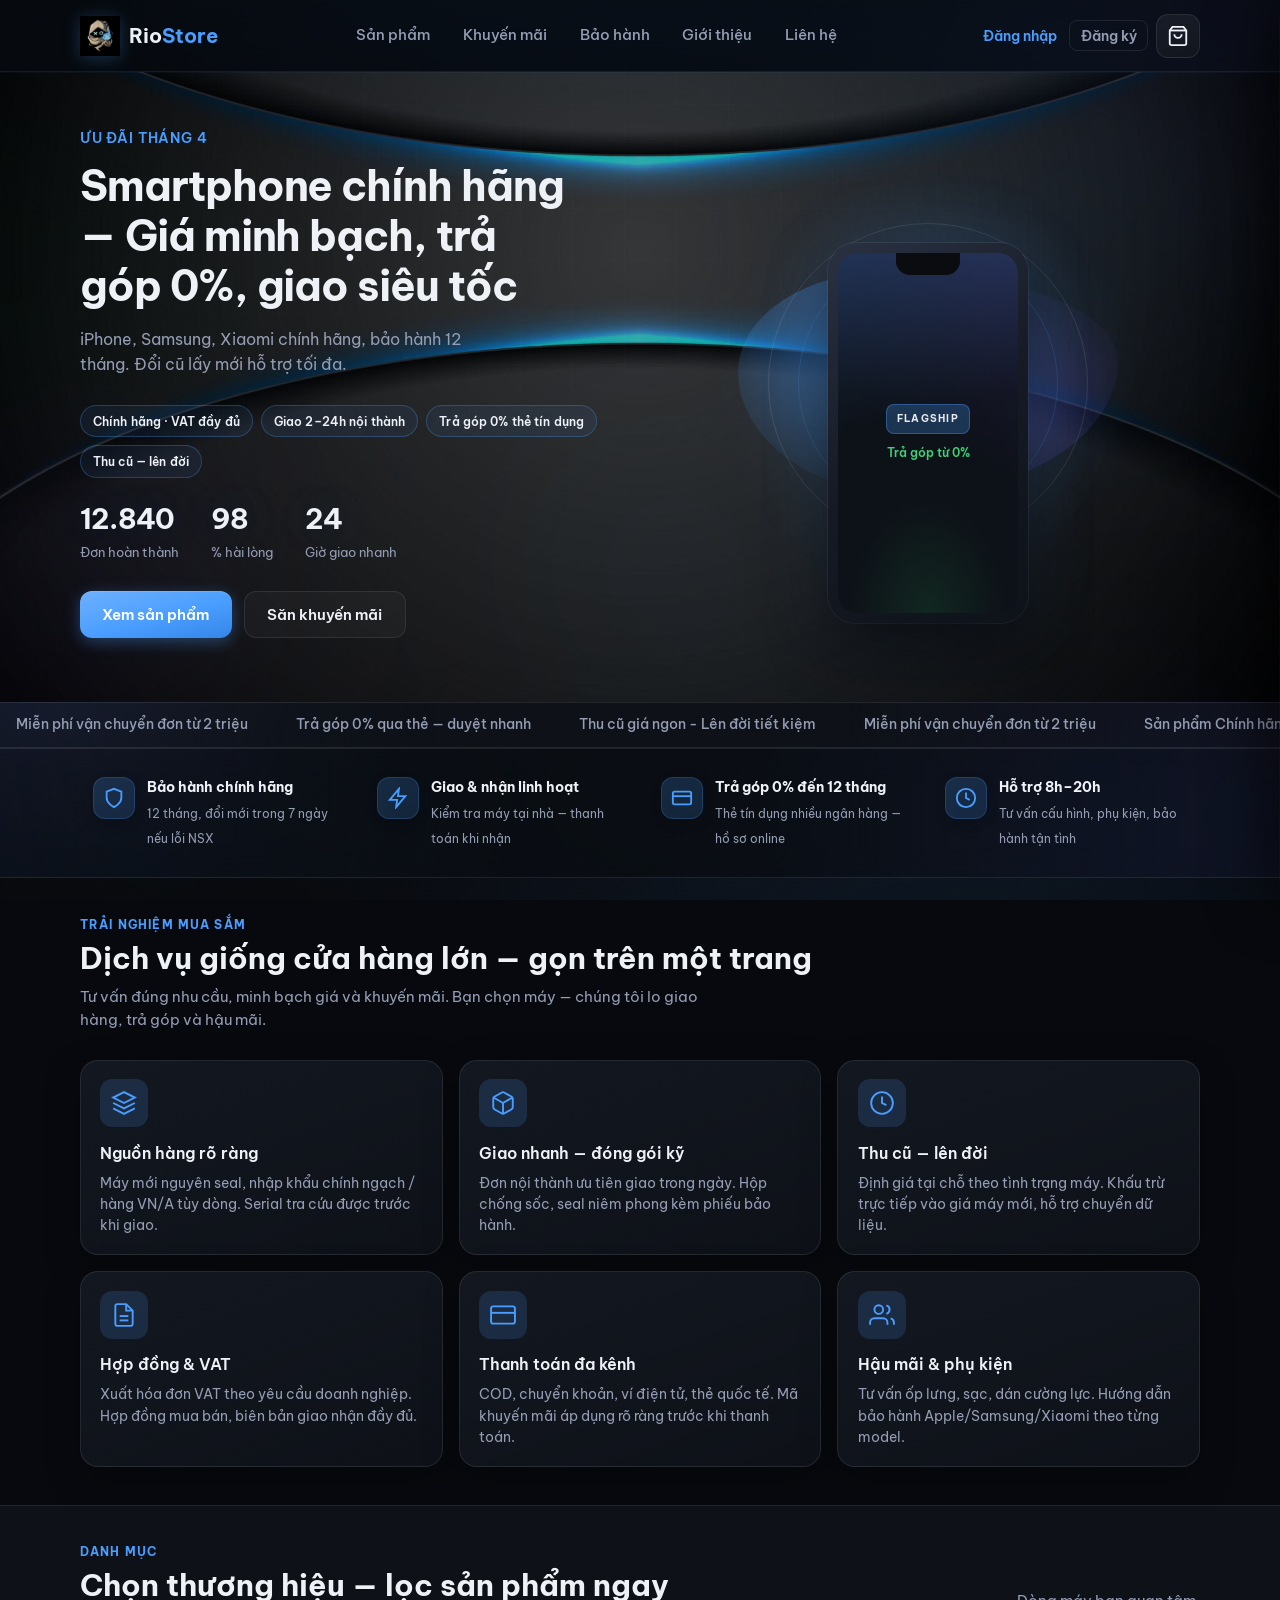
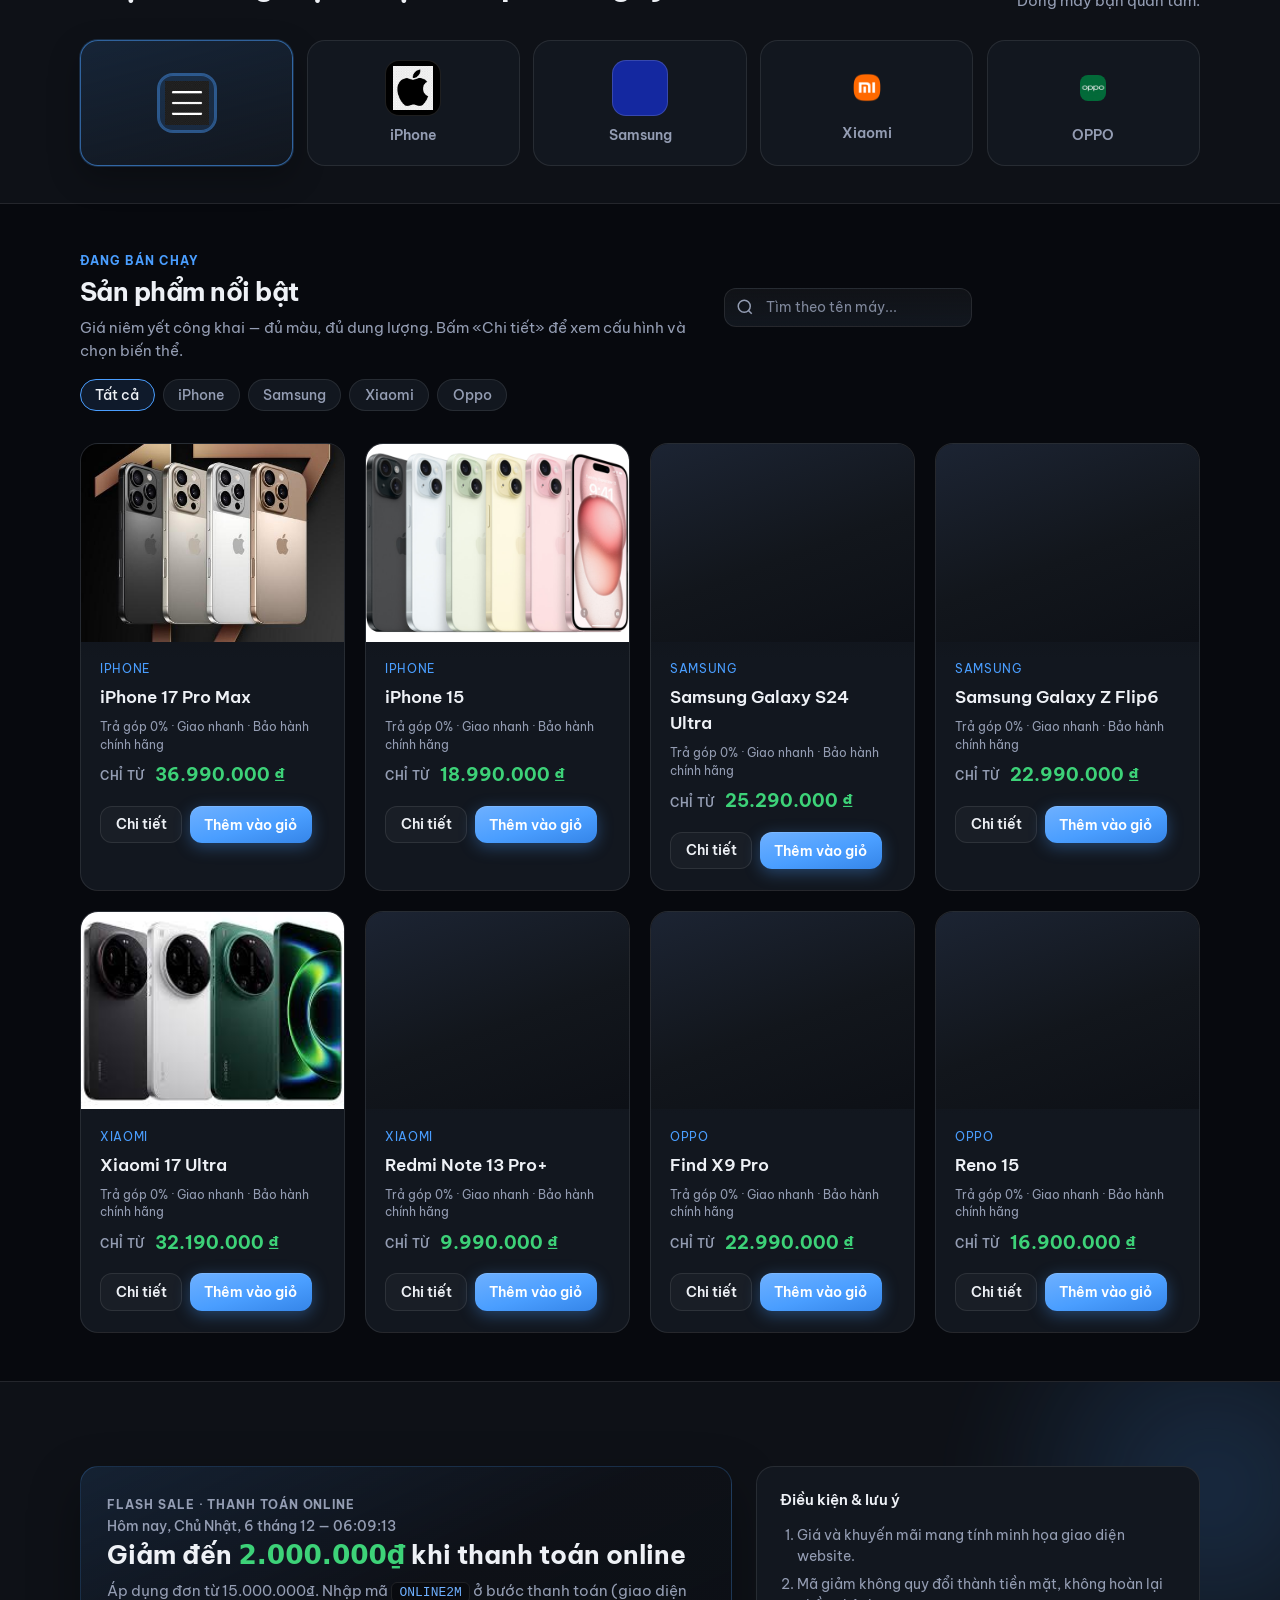
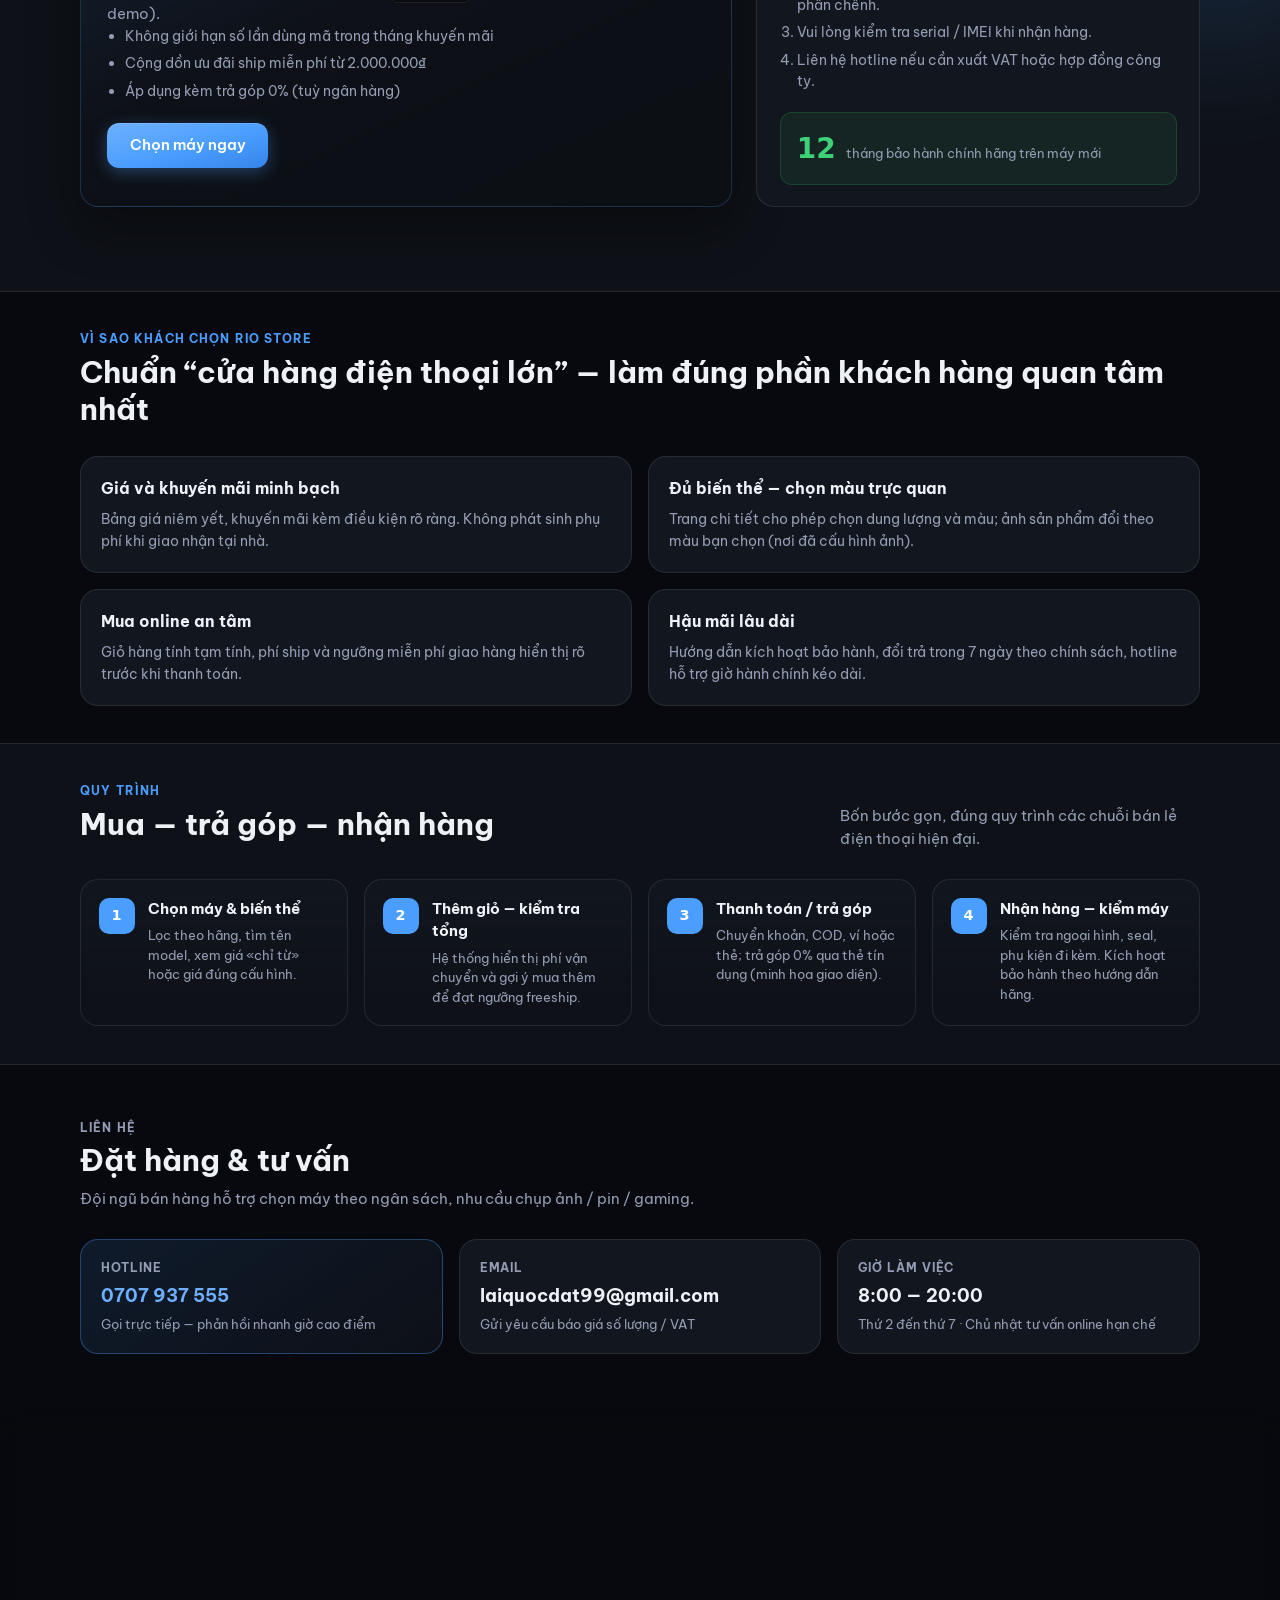
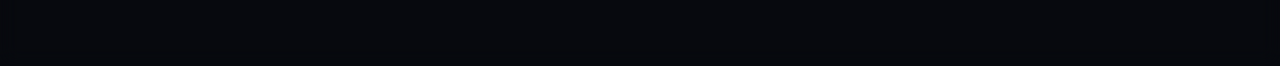
==== commit 786e750e: "Add files via upload" ====
--- a/index.html
+++ b/index.html
@@ -3,8 +3,8 @@
 <head>
   <meta charset="UTF-8" />
   <meta name="viewport" content="width=device-width, initial-scale=1.0" />
-  <title>Rio Store — Điện thoại chính hãng</title>
-  <meta name="description" content="Rio Store — Điện thoại chính hãng iPhone, Samsung, Xiaomi. Trả góp 0%, giao nhanh toàn quốc, bảo hành 12 tháng. Ưu đãi tháng 4 hấp dẫn." />
+  <title>Rio Store — Điện thoại chính hãng | iPhone, Samsung, Xiaomi</title>
+  <meta name="description" content="Rio Store: điện thoại chính hãng iPhone, Samsung, Xiaomi. Trả góp 0%, giao nhanh 2–24h, thu cũ đổi mới, bảo hành 12 tháng, nhiều cổng thanh toán. Mua online — nhận tại nhà hoặc cửa hàng." />
   <link rel="icon" type="image/jpeg" href="images/logo.jpg" />
   <link rel="preconnect" href="https://fonts.googleapis.com" />
   <link rel="preconnect" href="https://fonts.gstatic.com" crossorigin />
@@ -62,21 +62,38 @@
       <div class="container hero__grid">
         <div class="hero__content">
           <p class="hero__eyebrow" id="heroEyebrow">Ưu đãi tháng 4</p>
-          <h1>Điện thoại mới — Trả góp 0%, giao nhanh toàn quốc</h1>
-          <p class="hero__lead hero__lead--dynamic" id="heroLead" aria-live="polite">iPhone, Samsung, Xiaomi, Oppo chính hãng, bảo hành 12 tháng. Đổi cũ lấy mới hỗ trợ tối đa.</p>
+          <h1>Smartphone chính hãng — Giá minh bạch, trả góp 0%, giao siêu tốc</h1>
+          <p class="hero__lead hero__lead--dynamic" id="heroLead" aria-live="polite">iPhone, Samsung, Xiaomi chính hãng, bảo hành 12 tháng. Đổi cũ lấy mới hỗ trợ tối đa.</p>
+          <ul class="hero__chips" aria-label="Điểm mạnh cửa hàng">
+            <li><span class="hero__chip">Chính hãng · VAT đầy đủ</span></li>
+            <li><span class="hero__chip">Giao 2–24h nội thành</span></li>
+            <li><span class="hero__chip">Trả góp 0% thẻ tín dụng</span></li>
+            <li><span class="hero__chip">Thu cũ — lên đời</span></li>
+          </ul>
           <ul class="hero-stats reveal" data-reveal>
             <li><strong class="hero-stats__num" data-target="12840">0</strong><span>Đơn hoàn thành</span></li>
             <li><strong class="hero-stats__num" data-target="98" data-stat="percent">0</strong><span>% hài lòng</span></li>
             <li><strong class="hero-stats__num" data-target="24">0</strong><span>Giờ giao nhanh</span></li>
           </ul>
           <div class="hero__cta">
-            <a href="#san-pham" class="btn btn--primary">Xem sản phẩm</a>
-            <a href="#khuyen-mai" class="btn btn--ghost">Khuyến mãi</a>
+            <a href="#san-pham" class="btn btn--primary btn--shine">Xem sản phẩm</a>
+            <a href="#khuyen-mai" class="btn btn--ghost">Săn khuyến mãi</a>
           </div>
         </div>
         <div class="hero__visual" aria-hidden="true">
           <div class="hero__orb"></div>
-         
+          <div class="hero-showcase">
+            <div class="hero-showcase__glow"></div>
+            <div class="hero-showcase__ring hero-showcase__ring--outer"></div>
+            <div class="hero-showcase__ring hero-showcase__ring--inner"></div>
+            <div class="hero-showcase__phone">
+              <div class="hero-showcase__notch"></div>
+              <div class="hero-showcase__screen">
+                <span class="hero-showcase__badge">Flagship</span>
+                <span class="hero-showcase__price-tag">Trả góp từ 0%</span>
+              </div>
+            </div>
+          </div>
         </div>
       </div>
     </section>
@@ -92,11 +109,131 @@
       </div>
     </div>
 
+    <section class="trust-strip reveal" data-reveal aria-label="Cam kết với khách hàng">
+      <div class="container trust-strip__inner">
+        <div class="trust-strip__item">
+          <span class="trust-strip__icon" aria-hidden="true">
+            <svg width="22" height="22" viewBox="0 0 24 24" fill="none" stroke="currentColor" stroke-width="2"><path d="M12 22s8-4 8-10V5l-8-3-8 3v7c0 6 8 10 8 10z"/></svg>
+          </span>
+          <div>
+            <strong>Bảo hành chính hãng</strong>
+            <span>12 tháng, đổi mới trong 7 ngày nếu lỗi NSX</span>
+          </div>
+        </div>
+        <div class="trust-strip__item">
+          <span class="trust-strip__icon" aria-hidden="true">
+            <svg width="22" height="22" viewBox="0 0 24 24" fill="none" stroke="currentColor" stroke-width="2"><path d="M13 2L3 14h8l-1 8 10-12h-8l1-8z"/></svg>
+          </span>
+          <div>
+            <strong>Giao &amp; nhận linh hoạt</strong>
+            <span>Kiểm tra máy tại nhà — thanh toán khi nhận</span>
+          </div>
+        </div>
+        <div class="trust-strip__item">
+          <span class="trust-strip__icon" aria-hidden="true">
+            <svg width="22" height="22" viewBox="0 0 24 24" fill="none" stroke="currentColor" stroke-width="2"><rect x="2" y="5" width="20" height="14" rx="2"/><path d="M2 10h20"/></svg>
+          </span>
+          <div>
+            <strong>Trả góp 0% đến 12 tháng</strong>
+            <span>Thẻ tín dụng nhiều ngân hàng — hồ sơ online</span>
+          </div>
+        </div>
+        <div class="trust-strip__item">
+          <span class="trust-strip__icon" aria-hidden="true">
+            <svg width="22" height="22" viewBox="0 0 24 24" fill="none" stroke="currentColor" stroke-width="2"><circle cx="12" cy="12" r="10"/><path d="M12 6v6l4 2"/></svg>
+          </span>
+          <div>
+            <strong>Hỗ trợ 8h–20h</strong>
+            <span>Tư vấn cấu hình, phụ kiện, bảo hành tận tình</span>
+          </div>
+        </div>
+      </div>
+    </section>
+
+    <section class="section section--pro section--tight reveal" data-reveal>
+      <div class="container">
+        <header class="cp-block-head">
+          <p class="section__kicker">Trải nghiệm mua sắm</p>
+          <h2>Dịch vụ giống cửa hàng lớn — gọn trên một trang</h2>
+          <p class="section__subtitle">Tư vấn đúng nhu cầu, minh bạch giá và khuyến mãi. Bạn chọn máy — chúng tôi lo giao hàng, trả góp và hậu mãi.</p>
+        </header>
+        <div class="cp-services">
+          <article class="cp-service-card">
+            <div class="cp-service-card__icon"><svg width="26" height="26" viewBox="0 0 24 24" fill="none" stroke="currentColor" stroke-width="1.75"><path d="M12 2L2 7l10 5 10-5-10-5z"/><path d="M2 17l10 5 10-5"/><path d="M2 12l10 5 10-5"/></svg></div>
+            <h3>Nguồn hàng rõ ràng</h3>
+            <p>Máy mới nguyên seal, nhập khẩu chính ngạch / hàng VN/A tùy dòng. Serial tra cứu được trước khi giao.</p>
+          </article>
+          <article class="cp-service-card">
+            <div class="cp-service-card__icon"><svg width="26" height="26" viewBox="0 0 24 24" fill="none" stroke="currentColor" stroke-width="1.75"><path d="M21 16V8a2 2 0 0 0-1-1.73l-7-4a2 2 0 0 0-2 0l-7 4A2 2 0 0 0 3 8v8a2 2 0 0 0 1 1.73l7 4a2 2 0 0 0 2 0l7-4A2 2 0 0 0 21 16z"/><polyline points="3.27 6.96 12 12.01 20.73 6.96"/><line x1="12" y1="22.08" x2="12" y2="12"/></svg></div>
+            <h3>Giao nhanh — đóng gói kỹ</h3>
+            <p>Đơn nội thành ưu tiên giao trong ngày. Hộp chống sốc, seal niêm phong kèm phiếu bảo hành.</p>
+          </article>
+          <article class="cp-service-card">
+            <div class="cp-service-card__icon"><svg width="26" height="26" viewBox="0 0 24 24" fill="none" stroke="currentColor" stroke-width="1.75"><circle cx="12" cy="12" r="10"/><path d="M12 6v6l4 2"/></svg></div>
+            <h3>Thu cũ — lên đời</h3>
+            <p>Định giá tại chỗ theo tình trạng máy. Khấu trừ trực tiếp vào giá máy mới, hỗ trợ chuyển dữ liệu.</p>
+          </article>
+          <article class="cp-service-card">
+            <div class="cp-service-card__icon"><svg width="26" height="26" viewBox="0 0 24 24" fill="none" stroke="currentColor" stroke-width="1.75"><path d="M14 2H6a2 2 0 0 0-2 2v16a2 2 0 0 0 2 2h12a2 2 0 0 0 2-2V8z"/><polyline points="14 2 14 8 20 8"/><line x1="16" y1="13" x2="8" y2="13"/><line x1="16" y1="17" x2="8" y2="17"/></svg></div>
+            <h3>Hợp đồng &amp; VAT</h3>
+            <p>Xuất hóa đơn VAT theo yêu cầu doanh nghiệp. Hợp đồng mua bán, biên bản giao nhận đầy đủ.</p>
+          </article>
+          <article class="cp-service-card">
+            <div class="cp-service-card__icon"><svg width="26" height="26" viewBox="0 0 24 24" fill="none" stroke="currentColor" stroke-width="1.75"><rect x="1" y="4" width="22" height="16" rx="2"/><line x1="1" y1="10" x2="23" y2="10"/></svg></div>
+            <h3>Thanh toán đa kênh</h3>
+            <p>COD, chuyển khoản, ví điện tử, thẻ quốc tế. Mã khuyến mãi áp dụng rõ ràng trước khi thanh toán.</p>
+          </article>
+          <article class="cp-service-card">
+            <div class="cp-service-card__icon"><svg width="26" height="26" viewBox="0 0 24 24" fill="none" stroke="currentColor" stroke-width="1.75"><path d="M17 21v-2a4 4 0 0 0-4-4H5a4 4 0 0 0-4 4v2"/><circle cx="9" cy="7" r="4"/><path d="M23 21v-2a4 4 0 0 0-3-3.87"/><path d="M16 3.13a4 4 0 0 1 0 7.75"/></svg></div>
+            <h3>Hậu mãi &amp; phụ kiện</h3>
+            <p>Tư vấn ốp lưng, sạc, dán cường lực. Hướng dẫn bảo hành Apple/Samsung/Xiaomi theo từng model.</p>
+          </article>
+        </div>
+      </div>
+    </section>
+
+    <section class="section section--muted section--tight reveal" data-reveal>
+      <div class="container">
+        <header class="cp-block-head cp-block-head--row">
+          <div>
+            <p class="section__kicker">Danh mục</p>
+            <h2>Chọn thương hiệu — lọc sản phẩm ngay</h2>
+          </div>
+          <p class="section__subtitle section__subtitle--inline"> Dòng máy bạn quan tâm.</p>
+        </header>
+        <div class="cp-brand-row cp-brand-row--5" role="navigation" aria-label="Lọc theo hãng">
+          <a href="#san-pham" class="cp-brand-tile" data-brand-jump="all">
+              <span class="cp-brand-tile__logo cp-brand-tile__logo--all" aria-hidden="true"><img class="cp-brand-tile__img" src="images/brands/all.jpg" width="44" height="44" alt="" decoding="async" /></span>
+          </a>
+          <a href="#san-pham" class="cp-brand-tile cp-brand-tile--iphone" data-brand-jump="iphone">
+            <span class="cp-brand-tile__logo cp-brand-tile__logo--iphone" aria-hidden="true"><img class="cp-brand-tile__img" src="images/brands/apple.jpg" width="44" height="44" alt="" decoding="async" /></span>
+            <span class="cp-brand-tile__name">iPhone</span>
+          </a>
+          <a href="#san-pham" class="cp-brand-tile cp-brand-tile--samsung" data-brand-jump="samsung">
+            <span class="cp-brand-tile__logo cp-brand-tile__logo--samsung" aria-hidden="true"><img class="cp-brand-tile__img cp-brand-tile__img--wide" src="images/brands/samsung.jpg" width="44" height="44" alt="" decoding="async" /></span>
+            <span class="cp-brand-tile__name">Samsung</span>
+          </a>
+          <a href="#san-pham" class="cp-brand-tile cp-brand-tile--xiaomi" data-brand-jump="xiaomi">
+            <span class="cp-brand-tile__logo cp-brand-tile__logo--xiaomi" aria-hidden="true"><img class="cp-brand-tile__img" src="images/brands/xiaomi.jpg" width="44" height="44" alt="" decoding="async" /></span>
+            <span class="cp-brand-tile__name">Xiaomi</span>
+          </a>
+          <a href="#san-pham" class="cp-brand-tile cp-brand-tile--oppo" data-brand-jump="oppo">
+            <span class="cp-brand-tile__logo cp-brand-tile__logo--oppo" aria-hidden="true"><img class="cp-brand-tile__img cp-brand-tile__img--wide" src="images/brands/oppo.jpg" width="22" height="22" alt="" decoding="async" /></span>
+            <span class="cp-brand-tile__name">OPPO</span>
+          </a>
+        </div>
+      </div>
+    </section>
+
     <section class="section reveal" id="san-pham" data-reveal>
       <div class="container">
         <div class="section__head">
           <div class="section__title-wrap">
-            <h2>Sản phẩm nổi bật</h2>
+            <div>
+              <p class="section__kicker">Đang bán chạy</p>
+              <h2>Sản phẩm nổi bật</h2>
+              <p class="section__subtitle section__subtitle--tight">Giá niêm yết công khai — đủ màu, đủ dung lượng. Bấm «Chi tiết» để xem cấu hình và chọn biến thể.</p>
+            </div>
             <label class="search-wrap">
               <span class="visually-hidden">Tìm sản phẩm</span>
               <svg class="search-wrap__icon" width="18" height="18" viewBox="0 0 24 24" fill="none" stroke="currentColor" stroke-width="2" aria-hidden="true">
@@ -105,9 +242,9 @@
               <input type="search" class="search-input" id="productSearch" placeholder="Tìm theo tên máy..." autocomplete="off" />
             </label>
           </div>
-          <div class="filters">
+          <div class="filters" role="group" aria-label="Lọc theo thương hiệu">
             <button type="button" class="filter-btn active" data-filter="all">Tất cả</button>
-            <button type="button" class="filter-btn" data-filter="iphone">Iphone</button>
+            <button type="button" class="filter-btn" data-filter="iphone">iPhone</button>
             <button type="button" class="filter-btn" data-filter="samsung">Samsung</button>
             <button type="button" class="filter-btn" data-filter="xiaomi">Xiaomi</button>
             <button type="button" class="filter-btn" data-filter="oppo">Oppo</button>
@@ -117,24 +254,132 @@
       </div>
     </section>
 
-    <section class="section section--muted reveal section--deco" id="khuyen-mai" data-reveal>
-      <div class="section__deco-corner" aria-hidden="true">
-        <img src="images/deco-sparkle.svg" alt="" width="100" height="100" decoding="async" />
-      </div>
-      <div class="container promo">
-        <div class="promo__content">
-          <p class="promo__clock" id="promoClock" aria-live="polite"></p>
-          <h2>Giảm đến 2 triệu khi thanh toán online</h2>
-          <p>Áp dụng cho đơn từ 15 triệu. Mã: <strong>ONLINE2M</strong></p>
-        </div>
+    <section class="section section--muted reveal section--deco section--promo-pro" id="khuyen-mai" data-reveal>
+      <div class="section__deco-glow" aria-hidden="true"></div>
+      <div class="container promo promo--pro">
+        <div class="promo-pro-grid">
+          <div class="promo-pro-card">
+            <p class="promo__badge">Flash sale · Thanh toán online</p>
+            <p class="promo__clock" id="promoClock" aria-live="polite"></p>
+            <h2 class="promo-pro-card__title">Giảm đến <span class="promo-pro-card__hl">2.000.000₫</span> khi thanh toán online</h2>
+            <p class="promo-pro-card__lead">Áp dụng đơn từ 15.000.000₫. Nhập mã <code class="promo-code">ONLINE2M</code> ở bước thanh toán (giao diện demo).</p>
+            <ul class="promo-pro-highlights">
+              <li>Không giới hạn số lần dùng mã trong tháng khuyến mãi</li>
+              <li>Cộng dồn ưu đãi ship miễn phí từ 2.000.000₫</li>
+              <li>Áp dụng kèm trả góp 0% (tuỳ ngân hàng)</li>
+            </ul>
+            <a href="#san-pham" class="btn btn--primary btn--shine">Chọn máy ngay</a>
+          </div>
+          <aside class="promo-pro-side" aria-label="Điều kiện áp dụng">
+            <h3 class="promo-pro-side__title">Điều kiện &amp; lưu ý</h3>
+            <ol class="promo-pro-side__list">
+              <li>Giá và khuyến mãi mang tính minh họa giao diện website.</li>
+              <li>Mã giảm không quy đổi thành tiền mặt, không hoàn lại phần chênh.</li>
+              <li>Vui lòng kiểm tra serial / IMEI khi nhận hàng.</li>
+              <li>Liên hệ hotline nếu cần xuất VAT hoặc hợp đồng công ty.</li>
+            </ol>
+            <div class="promo-pro-stat">
+              <span class="promo-pro-stat__num">12</span>
+              <span class="promo-pro-stat__label">tháng bảo hành chính hãng trên máy mới</span>
+            </div>
+          </aside>
+        </div>
+      </div>
+    </section>
+
+    <section class="section section--pro section--tight reveal" data-reveal>
+      <div class="container">
+        <header class="cp-block-head">
+          <p class="section__kicker">Vì sao khách chọn Rio Store</p>
+          <h2>Chuẩn “cửa hàng điện thoại lớn” — làm đúng phần khách hàng quan tâm nhất</h2>
+        </header>
+        <div class="why-grid">
+          <article class="why-card">
+            <h3>Giá và khuyến mãi minh bạch</h3>
+            <p>Bảng giá niêm yết, khuyến mãi kèm điều kiện rõ ràng. Không phát sinh phụ phí khi giao nhận tại nhà.</p>
+          </article>
+          <article class="why-card">
+            <h3>Đủ biến thể — chọn màu trực quan</h3>
+            <p>Trang chi tiết cho phép chọn dung lượng và màu; ảnh sản phẩm đổi theo màu bạn chọn (nơi đã cấu hình ảnh).</p>
+          </article>
+          <article class="why-card">
+            <h3>Mua online an tâm</h3>
+            <p>Giỏ hàng tính tạm tính, phí ship và ngưỡng miễn phí giao hàng hiển thị rõ trước khi thanh toán.</p>
+          </article>
+          <article class="why-card">
+            <h3>Hậu mãi lâu dài</h3>
+            <p>Hướng dẫn kích hoạt bảo hành, đổi trả trong 7 ngày theo chính sách, hotline hỗ trợ giờ hành chính kéo dài.</p>
+          </article>
+        </div>
+      </div>
+    </section>
+
+    <section class="section section--muted section--tight reveal" data-reveal>
+      <div class="container">
+        <header class="cp-block-head cp-block-head--row">
+          <div>
+            <p class="section__kicker">Quy trình</p>
+            <h2>Mua — trả góp — nhận hàng</h2>
+          </div>
+          <p class="section__subtitle section__subtitle--inline">Bốn bước gọn, đúng quy trình các chuỗi bán lẻ điện thoại hiện đại.</p>
+        </header>
+        <ol class="steps-timeline">
+          <li class="steps-timeline__item">
+            <span class="steps-timeline__step">1</span>
+            <div>
+              <strong>Chọn máy &amp; biến thể</strong>
+              <p>Lọc theo hãng, tìm tên model, xem giá «chỉ từ» hoặc giá đúng cấu hình.</p>
+            </div>
+          </li>
+          <li class="steps-timeline__item">
+            <span class="steps-timeline__step">2</span>
+            <div>
+              <strong>Thêm giỏ — kiểm tra tổng</strong>
+              <p>Hệ thống hiển thị phí vận chuyển và gợi ý mua thêm để đạt ngưỡng freeship.</p>
+            </div>
+          </li>
+          <li class="steps-timeline__item">
+            <span class="steps-timeline__step">3</span>
+            <div>
+              <strong>Thanh toán / trả góp</strong>
+              <p>Chuyển khoản, COD, ví hoặc thẻ; trả góp 0% qua thẻ tín dụng (minh họa giao diện).</p>
+            </div>
+          </li>
+          <li class="steps-timeline__item">
+            <span class="steps-timeline__step">4</span>
+            <div>
+              <strong>Nhận hàng — kiểm máy</strong>
+              <p>Kiểm tra ngoại hình, seal, phụ kiện đi kèm. Kích hoạt bảo hành theo hướng dẫn hãng.</p>
+            </div>
+          </li>
+        </ol>
       </div>
     </section>
 
     <section class="section reveal" id="lien-he" data-reveal>
-      <div class="container contact">
-        <h2>Liên hệ</h2>
-        <p>Hotline: <a href="tel:0707 937 555">0707 937 555</a> · Email: <a href="mailto:laiquocdat99@gmail.com">laiquocdat99@gmail.com</a></p>
-        <p class="contact__note">Giờ làm việc: 8:00 — 20:00 T2-T7</p>
+      <div class="container contact contact--pro">
+        <header class="cp-block-head">
+          <p class="section__kicker">Liên hệ</p>
+          <h2>Đặt hàng &amp; tư vấn</h2>
+          <p class="section__subtitle section__subtitle--tight">Đội ngũ bán hàng hỗ trợ chọn máy theo ngân sách, nhu cầu chụp ảnh / pin / gaming.</p>
+        </header>
+        <div class="contact-grid">
+          <a href="tel:0707937555" class="contact-card contact-card--accent">
+            <span class="contact-card__label">Hotline</span>
+            <strong class="contact-card__value">0707 937 555</strong>
+            <span class="contact-card__hint">Gọi trực tiếp — phản hồi nhanh giờ cao điểm</span>
+          </a>
+          <a href="mailto:laiquocdat99@gmail.com" class="contact-card">
+            <span class="contact-card__label">Email</span>
+            <strong class="contact-card__value">laiquocdat99@gmail.com</strong>
+            <span class="contact-card__hint">Gửi yêu cầu báo giá số lượng / VAT</span>
+          </a>
+          <div class="contact-card contact-card--plain">
+            <span class="contact-card__label">Giờ làm việc</span>
+            <strong class="contact-card__value">8:00 — 20:00</strong>
+            <span class="contact-card__hint">Thứ 2 đến thứ 7 · Chủ nhật tư vấn online hạn chế</span>
+          </div>
+        </div>
       </div>
     </section>
   </main>
@@ -210,7 +455,10 @@
         <p class="cart-ship-hint" id="cartShipHint"></p>
         <p class="cart-total">Tạm tính: <strong id="cartSubtotal">0 ₫</strong></p>
         <p class="cart-grand">Tổng cộng: <strong id="cartTotal">0 ₫</strong></p>
-        <button type="button" class="btn btn--primary btn--block" id="checkoutBtn">Thanh toán</button>
+        <div class="cart-drawer__actions">
+          <button type="button" class="btn btn--ghost btn--block" id="cartContinueBtn">Tiếp tục mua sắm</button>
+          <button type="button" class="btn btn--primary btn--block" id="checkoutBtn">Thanh toán</button>
+        </div>
       </div>
     </div>
   </aside>
--- a/styles.css
+++ b/styles.css
@@ -1,15 +1,23 @@
 :root {
-  --bg: #0c0f14;
-  --bg-card: #141922;
-  --bg-muted: #0f1218;
-  --text: #e8eaef;
-  --text-soft: #8b93a7;
-  --accent: #3d8bfd;
-  --accent-hover: #5c9fff;
-  --success: #34c759;
-  --border: rgba(255, 255, 255, 0.08);
+  --bg: #0a0d12;
+  --bg-card: #12171f;
+  --bg-muted: #0e1117;
+  --text: #eef1f6;
+  --text-soft: #949db3;
+  --accent: #4a9eff;
+  --accent-hover: #6eb0ff;
+  --accent-soft: rgba(74, 158, 255, 0.16);
+  --accent-glow: rgba(74, 158, 255, 0.22);
+  --success: #3dd278;
+  --border: rgba(255, 255, 255, 0.09);
+  --border-strong: rgba(255, 255, 255, 0.14);
   --radius: 14px;
-  --shadow: 0 24px 48px rgba(0, 0, 0, 0.45);
+  --radius-lg: 18px;
+  --radius-xl: 22px;
+  --shadow: 0 24px 56px rgba(0, 0, 0, 0.5);
+  --shadow-glow: 0 0 72px rgba(74, 158, 255, 0.14);
+  --ease-out: cubic-bezier(0.33, 1, 0.68, 1);
+  --focus-ring: 0 0 0 3px rgba(74, 158, 255, 0.38);
   font-family: "Be Vietnam Pro", system-ui, sans-serif;
 }
 
@@ -84,8 +92,25 @@
   margin: 0;
   background: var(--bg);
   color: var(--text);
-  line-height: 1.5;
+  line-height: 1.55;
   min-height: 100vh;
+  -webkit-font-smoothing: antialiased;
+  -moz-osx-font-smoothing: grayscale;
+  text-rendering: optimizeLegibility;
+}
+
+body:not(.page-home) {
+  background-color: var(--bg);
+  background-image:
+    radial-gradient(ellipse 100% 70% at 50% -25%, rgba(74, 158, 255, 0.14), transparent 55%),
+    radial-gradient(ellipse 55% 45% at 100% 40%, rgba(130, 100, 255, 0.07), transparent 50%),
+    radial-gradient(ellipse 50% 40% at 0% 80%, rgba(61, 210, 120, 0.05), transparent 48%);
+  background-attachment: fixed;
+}
+
+::selection {
+  background: rgba(74, 158, 255, 0.28);
+  color: var(--text);
 }
 
 /* Trang chủ — nền (chỉ khi body.page-home) */
@@ -105,10 +130,10 @@
   position: absolute;
   inset: -25% -15% -35%;
   background:
-    radial-gradient(ellipse 90% 60% at 50% -8%, rgba(61, 139, 253, 0.38), transparent 58%),
+    radial-gradient(ellipse 90% 60% at 50% -8%, rgba(74, 158, 255, 0.38), transparent 58%),
     radial-gradient(ellipse 55% 45% at 95% 15%, rgba(130, 95, 245, 0.22), transparent 52%),
     radial-gradient(ellipse 50% 40% at 5% 35%, rgba(52, 199, 89, 0.1), transparent 55%),
-    radial-gradient(ellipse 70% 50% at 70% 85%, rgba(61, 139, 253, 0.12), transparent 60%),
+    radial-gradient(ellipse 70% 50% at 70% 85%, rgba(74, 158, 255, 0.12), transparent 60%),
     linear-gradient(165deg, #0b1018 0%, #0c0f14 42%, #080a0f 100%);
 }
 
@@ -123,7 +148,7 @@
 .page-home-bg__orb--a {
   width: min(78vw, 680px);
   height: min(78vw, 680px);
-  background: radial-gradient(circle, rgba(61, 139, 253, 0.5) 0%, transparent 68%);
+  background: radial-gradient(circle, rgba(74, 158, 255, 0.5) 0%, transparent 68%);
   top: -14%;
   right: -10%;
   animation: pageHomeOrbA 24s ease-in-out infinite;
@@ -201,8 +226,9 @@
 }
 
 body.page-home .header {
-  background: rgba(7, 9, 14, 0.72);
-  border-bottom-color: rgba(255, 255, 255, 0.06);
+  background: rgba(7, 9, 14, 0.68);
+  border-bottom-color: rgba(255, 255, 255, 0.07);
+  box-shadow: 0 1px 0 rgba(74, 158, 255, 0.06);
 }
 
 body.page-home .footer {
@@ -237,9 +263,12 @@
   position: sticky;
   top: 0;
   z-index: 50;
-  background: rgba(12, 15, 20, 0.85);
-  backdrop-filter: blur(12px);
+  background: rgba(10, 13, 18, 0.78);
+  backdrop-filter: blur(16px) saturate(1.35);
+  -webkit-backdrop-filter: blur(16px) saturate(1.35);
   border-bottom: 1px solid var(--border);
+  box-shadow: 0 1px 0 rgba(255, 255, 255, 0.04);
+  transition: background 0.25s var(--ease-out), box-shadow 0.25s ease;
 }
 
 .header__inner {
@@ -270,7 +299,7 @@
 .logo__mark {
   display: block;
   flex-shrink: 0;
-  filter: drop-shadow(0 2px 8px rgba(61, 139, 253, 0.25));
+  filter: drop-shadow(0 2px 8px rgba(74, 158, 255, 0.25));
 }
 
 .logo--footer .logo__mark {
@@ -288,17 +317,22 @@
 
 .nav {
   display: flex;
-  gap: 1.75rem;
+  gap: 0.35rem;
+  align-items: center;
 }
 
 .nav a {
   color: var(--text-soft);
   font-weight: 500;
-  font-size: 0.95rem;
+  font-size: 0.92rem;
+  padding: 0.45rem 0.85rem;
+  border-radius: 999px;
+  transition: color 0.2s ease, background 0.2s ease;
 }
 
 .nav a:hover {
   color: var(--text);
+  background: rgba(255, 255, 255, 0.06);
 }
 
 .header__actions {
@@ -342,7 +376,7 @@
 
 .btn-text:hover {
   color: var(--accent-hover);
-  background: rgba(61, 139, 253, 0.1);
+  background: rgba(74, 158, 255, 0.1);
 }
 
 .header__auth-btns {
@@ -361,13 +395,13 @@
 
 .btn-text--secondary:hover {
   color: var(--text);
-  border-color: rgba(61, 139, 253, 0.35);
-  background: rgba(61, 139, 253, 0.08);
+  border-color: rgba(74, 158, 255, 0.35);
+  background: rgba(74, 158, 255, 0.08);
 }
 
 .btn-icon {
   position: relative;
-  background: var(--bg-card);
+  background: linear-gradient(165deg, rgba(255, 255, 255, 0.06) 0%, var(--bg-card) 100%);
   border: 1px solid var(--border);
   color: var(--text);
   width: 44px;
@@ -376,12 +410,18 @@
   cursor: pointer;
   display: grid;
   place-items: center;
-  transition: background 0.2s, border-color 0.2s;
+  transition: background 0.22s var(--ease-out), border-color 0.22s ease, box-shadow 0.22s ease, transform 0.15s ease;
 }
 
 .btn-icon:hover {
-  background: #1a2130;
-  border-color: rgba(61, 139, 253, 0.35);
+  background: linear-gradient(165deg, rgba(74, 158, 255, 0.12) 0%, #1a2230 100%);
+  border-color: rgba(74, 158, 255, 0.38);
+  box-shadow: 0 4px 20px rgba(0, 0, 0, 0.25), 0 0 0 1px rgba(74, 158, 255, 0.12);
+}
+
+.btn-icon:focus-visible {
+  outline: none;
+  box-shadow: var(--focus-ring);
 }
 
 .cart-badge {
@@ -436,21 +476,30 @@
     position: fixed;
     inset: 60px 1rem auto;
     flex-direction: column;
-    background: var(--bg-card);
-    border: 1px solid var(--border);
-    border-radius: var(--radius);
-    padding: 1rem;
-    box-shadow: var(--shadow);
+    align-items: stretch;
+    gap: 0.25rem;
+    background: rgba(18, 23, 31, 0.94);
+    backdrop-filter: blur(20px) saturate(1.2);
+    -webkit-backdrop-filter: blur(20px) saturate(1.2);
+    border: 1px solid var(--border-strong);
+    border-radius: var(--radius-xl);
+    padding: 0.65rem;
+    box-shadow: var(--shadow), 0 0 0 1px rgba(255, 255, 255, 0.04);
     opacity: 0;
     visibility: hidden;
-    transform: translateY(-8px);
-    transition: opacity 0.2s, transform 0.2s, visibility 0.2s;
+    transform: translateY(-8px) scale(0.98);
+    transform-origin: top right;
+    transition: opacity 0.25s var(--ease-out), transform 0.25s var(--ease-out), visibility 0.25s;
   }
 
   .nav.is-open {
     opacity: 1;
     visibility: visible;
-    transform: translateY(0);
+    transform: translateY(0) scale(1);
+  }
+
+  .nav a {
+    border-radius: 12px;
   }
 }
 
@@ -550,10 +599,12 @@
 }
 
 .hero h1 {
-  font-size: clamp(1.75rem, 4vw, 2.5rem);
+  font-size: clamp(1.85rem, 4.2vw, 2.65rem);
   font-weight: 700;
-  line-height: 1.2;
+  line-height: 1.18;
+  letter-spacing: -0.025em;
   margin: 0 0 1rem;
+  text-wrap: balance;
 }
 
 .hero__lead {
@@ -586,10 +637,12 @@
 }
 
 .hero-stats__num {
-  font-size: 1.65rem;
+  font-size: 1.72rem;
   font-weight: 700;
   color: var(--text);
   font-variant-numeric: tabular-nums;
+  letter-spacing: -0.03em;
+  text-shadow: 0 0 40px rgba(74, 158, 255, 0.18);
 }
 
 .hero-stats li span:last-child {
@@ -612,7 +665,7 @@
 .hero__orb {
   position: absolute;
   inset: 10% 15%;
-  background: radial-gradient(circle at 30% 30%, rgba(61, 139, 253, 0.45), transparent 55%),
+  background: radial-gradient(circle at 30% 30%, rgba(74, 158, 255, 0.45), transparent 55%),
     radial-gradient(circle at 70% 60%, rgba(100, 80, 200, 0.35), transparent 50%);
   border-radius: 40% 60% 55% 45% / 45% 40% 60% 55%;
   filter: blur(0px);
@@ -655,9 +708,9 @@
 /* Ticker */
 .ticker {
   border-block: 1px solid var(--border);
-  background: var(--bg-muted);
+  background: linear-gradient(90deg, rgba(74, 158, 255, 0.06) 0%, var(--bg-muted) 35%, var(--bg-muted) 65%, rgba(130, 100, 255, 0.05) 100%);
   overflow: hidden;
-  height: 44px;
+  height: 46px;
   display: flex;
   align-items: center;
 }
@@ -740,15 +793,15 @@
 
 .search-input {
   width: 100%;
-  padding: 0.55rem 0.85rem 0.55rem 2.5rem;
+  padding: 0.6rem 0.95rem 0.6rem 2.55rem;
   font-family: inherit;
   font-size: 0.9rem;
   color: var(--text);
-  background: var(--bg-card);
+  background: linear-gradient(180deg, rgba(255, 255, 255, 0.04) 0%, var(--bg-card) 100%);
   border: 1px solid var(--border);
-  border-radius: 10px;
+  border-radius: 12px;
   outline: none;
-  transition: border-color 0.2s, box-shadow 0.2s;
+  transition: border-color 0.2s ease, box-shadow 0.2s ease;
 }
 
 .search-input::placeholder {
@@ -757,8 +810,12 @@
 }
 
 .search-input:focus {
-  border-color: rgba(61, 139, 253, 0.55);
-  box-shadow: 0 0 0 3px rgba(61, 139, 253, 0.15);
+  border-color: rgba(74, 158, 255, 0.55);
+  box-shadow: 0 0 0 3px rgba(74, 158, 255, 0.12);
+}
+
+.search-input:focus-visible {
+  outline: none;
 }
 
 /* Toast */
@@ -776,13 +833,13 @@
 
 .toast {
   pointer-events: auto;
-  padding: 0.75rem 1rem;
-  background: var(--bg-card);
-  border: 1px solid var(--border);
-  border-radius: 10px;
-  box-shadow: var(--shadow);
+  padding: 0.85rem 1.1rem;
+  background: linear-gradient(165deg, rgba(255, 255, 255, 0.06) 0%, var(--bg-card) 100%);
+  border: 1px solid var(--border-strong);
+  border-radius: 14px;
+  box-shadow: var(--shadow), 0 0 40px rgba(74, 158, 255, 0.06);
   font-size: 0.9rem;
-  animation: toastIn 0.35s ease;
+  animation: toastIn 0.38s var(--ease-out);
 }
 
 .toast.is-out {
@@ -821,39 +878,69 @@
   display: inline-flex;
   align-items: center;
   justify-content: center;
-  padding: 0.65rem 1.35rem;
+  padding: 0.68rem 1.4rem;
   font-family: inherit;
   font-weight: 600;
   font-size: 0.95rem;
-  border-radius: 10px;
+  border-radius: 12px;
   cursor: pointer;
   border: none;
-  transition: background 0.2s, color 0.2s, transform 0.15s;
+  transition: background 0.22s var(--ease-out), color 0.2s ease, transform 0.15s ease, box-shadow 0.22s ease,
+    border-color 0.2s ease;
 }
 
 .btn:active {
   transform: scale(0.98);
 }
 
+.btn:focus-visible {
+  outline: none;
+  box-shadow: var(--focus-ring);
+}
+
 .btn--primary {
-  background: var(--accent);
+  background: linear-gradient(165deg, var(--accent-hover) 0%, var(--accent) 55%, #3585e8 100%);
   color: #fff;
+  box-shadow: 0 4px 16px rgba(74, 158, 255, 0.35), 0 1px 0 rgba(255, 255, 255, 0.12) inset;
 }
 
 .btn--primary:hover {
-  background: var(--accent-hover);
+  background: linear-gradient(165deg, #7ab8ff 0%, var(--accent-hover) 50%, var(--accent) 100%);
   color: #fff;
+  box-shadow: 0 6px 24px rgba(74, 158, 255, 0.42), 0 1px 0 rgba(255, 255, 255, 0.14) inset;
+}
+
+.btn--primary:disabled,
+.btn--primary[disabled] {
+  opacity: 0.45;
+  cursor: not-allowed;
+  transform: none;
+  box-shadow: none;
+  filter: grayscale(0.2);
+}
+
+.btn--primary:focus-visible {
+  box-shadow:
+    0 4px 20px rgba(74, 158, 255, 0.45),
+    0 0 0 2px rgba(10, 13, 18, 0.95),
+    0 0 0 4px rgba(74, 158, 255, 0.55),
+    0 1px 0 rgba(255, 255, 255, 0.12) inset;
 }
 
 .btn--ghost {
-  background: transparent;
+  background: rgba(255, 255, 255, 0.03);
   color: var(--text);
   border: 1px solid var(--border);
 }
 
 .btn--ghost:hover {
-  border-color: rgba(61, 139, 253, 0.5);
+  border-color: rgba(74, 158, 255, 0.45);
   color: var(--accent-hover);
+  background: rgba(74, 158, 255, 0.08);
+}
+
+.btn--ghost:focus-visible {
+  box-shadow: var(--focus-ring);
 }
 
 .btn--block {
@@ -906,7 +993,10 @@
 
 .section__head h2 {
   margin: 0;
-  font-size: 1.5rem;
+  font-size: clamp(1.35rem, 2.5vw, 1.6rem);
+  font-weight: 700;
+  letter-spacing: -0.02em;
+  line-height: 1.25;
 }
 
 .filters {
@@ -932,7 +1022,7 @@
 .filter-btn.active {
   border-color: var(--accent);
   color: var(--text);
-  background: rgba(61, 139, 253, 0.12);
+  background: rgba(74, 158, 255, 0.12);
 }
 
 /* Products */
@@ -943,27 +1033,47 @@
 }
 
 .product-card {
-  background: var(--bg-card);
+  position: relative;
+  background: linear-gradient(180deg, rgba(255, 255, 255, 0.04) 0%, var(--bg-card) 48%, var(--bg-card) 100%);
   border: 1px solid var(--border);
-  border-radius: var(--radius);
+  border-radius: var(--radius-lg);
   overflow: hidden;
-  transition: border-color 0.35s ease, box-shadow 0.35s ease, transform 0.45s cubic-bezier(0.33, 1, 0.68, 1);
+  transition: border-color 0.35s var(--ease-out), box-shadow 0.35s var(--ease-out), transform 0.45s var(--ease-out);
+}
+
+.product-card::before {
+  content: "";
+  position: absolute;
+  inset: 0 0 auto;
+  height: 3px;
+  background: linear-gradient(90deg, transparent, rgba(74, 158, 255, 0.55), rgba(130, 100, 255, 0.4), transparent);
+  opacity: 0;
+  transition: opacity 0.3s var(--ease-out);
+  pointer-events: none;
+  z-index: 3;
 }
 
 @media (hover: hover) {
   .product-card:hover {
-    border-color: rgba(61, 139, 253, 0.35);
-    box-shadow: 0 20px 48px rgba(0, 0, 0, 0.42), 0 0 0 1px rgba(61, 139, 253, 0.12);
+    border-color: rgba(74, 158, 255, 0.4);
+    box-shadow:
+      0 24px 56px rgba(0, 0, 0, 0.48),
+      0 0 0 1px rgba(74, 158, 255, 0.14),
+      0 0 48px rgba(74, 158, 255, 0.08);
+  }
+
+  .product-card:hover::before {
+    opacity: 1;
   }
 
   .product-card.reveal-card.is-visible:hover {
-    transform: translateY(-8px) scale(1.02);
+    transform: translateY(-8px) scale(1.015);
   }
 }
 
 .product-card__media {
   position: relative;
-  aspect-ratio: 1/1;
+  aspect-ratio: 4/3;
   overflow: hidden;
   background: linear-gradient(160deg, #1c2433 0%, #12161c 55%, #0d1016 100%);
 }
@@ -1012,7 +1122,7 @@
 }
 
 .product-card__body {
-  padding: 1.1rem 1.15rem 1.25rem;
+  padding: 1.15rem 1.2rem 1.3rem;
 }
 
 .product-card__brand {
@@ -1154,17 +1264,24 @@
   right: 0;
   width: min(430px, 100%);
   height: 100%;
-  background: var(--bg-card);
-  border-left: 1px solid var(--border);
+  background: linear-gradient(200deg, rgba(74, 158, 255, 0.06) 0%, var(--bg-card) 22%, var(--bg-card) 100%);
+  border-left: 1px solid var(--border-strong);
+  border-radius: 20px 0 0 20px;
   display: flex;
   flex-direction: column;
   transform: translateX(100%);
-  transition: transform 0.3s ease;
-  box-shadow: -12px 0 40px rgba(0, 0, 0, 0.4);
+  transition: transform 0.34s var(--ease-out);
+  box-shadow: -16px 0 56px rgba(0, 0, 0, 0.55), -1px 0 0 rgba(255, 255, 255, 0.04);
 }
 
 .cart-drawer.is-open .cart-drawer__panel {
   transform: translateX(0);
+}
+
+@media (max-width: 480px) {
+  .cart-drawer__panel {
+    border-radius: 0;
+  }
 }
 
 .cart-drawer__head {
@@ -1172,8 +1289,9 @@
   align-items: center;
   justify-content: space-between;
   gap: 0.5rem;
-  padding: 1.25rem 1.25rem 1rem;
+  padding: 1.35rem 1.25rem 1.1rem;
   border-bottom: 1px solid var(--border);
+  background: linear-gradient(180deg, rgba(255, 255, 255, 0.03) 0%, transparent 100%);
 }
 
 .cart-drawer__head h3 {
@@ -1244,6 +1362,27 @@
   align-items: start;
   padding: 1rem 0;
   border-bottom: 1px solid var(--border);
+}
+
+.cart-item__media {
+  display: block;
+  border-radius: 10px;
+  overflow: hidden;
+  align-self: start;
+  line-height: 0;
+}
+
+.cart-item__media:hover .cart-item__thumb {
+  opacity: 0.92;
+}
+
+.cart-item__title-link {
+  color: inherit;
+  text-decoration: none;
+}
+
+.cart-item__title-link:hover {
+  color: var(--accent);
 }
 
 .cart-item__thumb {
@@ -1310,16 +1449,38 @@
 }
 
 .qty-btn:hover {
-  background: rgba(61, 139, 253, 0.15);
+  background: rgba(74, 158, 255, 0.15);
   color: var(--accent);
 }
 
-.qty-val {
-  min-width: 28px;
-  text-align: center;
+.cart-qty-input {
+  width: 44px;
+  min-width: 44px;
+  height: 34px;
+  margin: 0;
+  padding: 0 0.15rem;
+  border: none;
+  border-left: 1px solid var(--border);
+  border-right: 1px solid var(--border);
+  background: var(--bg);
+  color: var(--text);
+  font-family: inherit;
   font-size: 0.875rem;
   font-weight: 600;
   font-variant-numeric: tabular-nums;
+  text-align: center;
+  -moz-appearance: textfield;
+}
+
+.cart-qty-input::-webkit-outer-spin-button,
+.cart-qty-input::-webkit-inner-spin-button {
+  -webkit-appearance: none;
+  margin: 0;
+}
+
+.cart-qty-input:focus {
+  outline: none;
+  background: rgba(74, 158, 255, 0.08);
 }
 
 .cart-item__line {
@@ -1369,6 +1530,12 @@
   border-top: 1px solid var(--border);
 }
 
+.cart-drawer__actions {
+  display: flex;
+  flex-direction: column;
+  gap: 0.5rem;
+}
+
 .cart-ship {
   display: flex;
   justify-content: space-between;
@@ -1410,6 +1577,26 @@
 .cart-grand strong {
   color: var(--success);
   font-size: 1.15rem;
+}
+
+.cart-ship-progress {
+  margin: 0 0 0.65rem;
+}
+
+.cart-ship-progress__track {
+  height: 6px;
+  border-radius: 999px;
+  background: rgba(255, 255, 255, 0.08);
+  overflow: hidden;
+  border: 1px solid var(--border);
+}
+
+.cart-ship-progress__fill {
+  height: 100%;
+  width: 0%;
+  border-radius: inherit;
+  background: linear-gradient(90deg, rgba(74, 158, 255, 0.85), rgba(61, 210, 120, 0.95));
+  transition: width 0.45s var(--ease-out);
 }
 
 /* Auth modal */
@@ -1444,13 +1631,13 @@
   width: min(400px, 100%);
   max-height: min(90vh, 640px);
   overflow-y: auto;
-  background: var(--bg-card);
-  border: 1px solid var(--border);
-  border-radius: var(--radius);
+  background: linear-gradient(195deg, rgba(255, 255, 255, 0.05) 0%, var(--bg-card) 38%, var(--bg-card) 100%);
+  border: 1px solid var(--border-strong);
+  border-radius: var(--radius-lg);
   padding: 1.5rem 1.35rem 1.5rem;
-  box-shadow: var(--shadow);
+  box-shadow: var(--shadow), 0 0 80px rgba(74, 158, 255, 0.08);
   transform: translateY(12px) scale(0.98);
-  transition: transform 0.3s cubic-bezier(0.33, 1, 0.68, 1);
+  transition: transform 0.32s var(--ease-out);
 }
 
 .auth-modal.is-open .auth-modal__dialog {
@@ -1528,8 +1715,8 @@
 }
 
 .auth-field input:focus {
-  border-color: rgba(61, 139, 253, 0.55);
-  box-shadow: 0 0 0 3px rgba(61, 139, 253, 0.12);
+  border-color: rgba(74, 158, 255, 0.55);
+  box-shadow: 0 0 0 3px rgba(74, 158, 255, 0.12);
 }
 
 .auth-error {
@@ -1560,33 +1747,55 @@
   font-size: 1rem;
 }
 
-
+/* Trang chi tiết (kiểu cửa hàng điện thoại) */
 .pdp-root {
-  padding: 1.25rem 0 3rem;
+  position: relative;
+  padding: 1.5rem 0 3.5rem;
   min-height: 60vh;
 }
-.pdp-thumb img {
-  width: 72px;
-  height: 72px;
+
+.pdp-root::before {
+  content: "";
+  position: absolute;
+  inset: 0;
+  max-height: 420px;
+  background: radial-gradient(ellipse 90% 80% at 50% 0%, rgba(74, 158, 255, 0.1), transparent 65%);
+  pointer-events: none;
+  z-index: 0;
+}
+
+.pdp-root .container {
+  position: relative;
+  z-index: 1;
 }
 
 .breadcrumb {
   display: flex;
   flex-wrap: wrap;
   align-items: center;
-  gap: 0.35rem;
-  font-size: 0.85rem;
-  color: var(--text-soft);
-  margin-bottom: 1.5rem;
+  gap: 0.4rem;
+  font-size: 0.82rem;
+  color: var(--text-soft);
+  margin-bottom: 1.75rem;
+  padding: 0.5rem 0.65rem;
+  border-radius: 14px;
+  background: rgba(255, 255, 255, 0.03);
+  border: 1px solid var(--border);
+  width: fit-content;
+  max-width: 100%;
 }
 
 .breadcrumb a {
   color: var(--text-soft);
   text-decoration: none;
+  padding: 0.2rem 0.45rem;
+  border-radius: 8px;
+  transition: color 0.2s ease, background 0.2s ease;
 }
 
 .breadcrumb a:hover {
   color: var(--accent);
+  background: rgba(74, 158, 255, 0.1);
 }
 
 .breadcrumb__sep {
@@ -1596,14 +1805,16 @@
 
 .breadcrumb__current {
   color: var(--text);
-  font-weight: 500;
+  font-weight: 600;
   max-width: 100%;
+  padding: 0.2rem 0.45rem;
+  line-height: 1.35;
 }
 
 .pdp-layout {
   display: grid;
   grid-template-columns: 1fr 1fr;
-  gap: 2rem;
+  gap: 2.25rem;
   align-items: start;
   margin-bottom: 3rem;
 }
@@ -1614,10 +1825,18 @@
   }
 }
 
+.pdp-gallery {
+  padding: 0.65rem;
+  border-radius: var(--radius-xl);
+  background: linear-gradient(165deg, rgba(255, 255, 255, 0.05) 0%, rgba(18, 23, 31, 0.6) 100%);
+  border: 1px solid var(--border-strong);
+  box-shadow: 0 20px 48px rgba(0, 0, 0, 0.35), 0 0 0 1px rgba(74, 158, 255, 0.06);
+}
+
 .pdp-gallery__main {
   background: var(--bg-card);
   border: 1px solid var(--border);
-  border-radius: var(--radius);
+  border-radius: var(--radius-lg);
   overflow: hidden;
   aspect-ratio: 1/1;
   display: grid;
@@ -1633,7 +1852,7 @@
 
 .pdp-gallery__main--shine {
   position: relative;
-  box-shadow: 0 0 0 1px rgba(61, 139, 253, 0.12);
+  box-shadow: 0 0 0 1px rgba(74, 158, 255, 0.12);
 }
 
 .pdp-gallery__main--shine::after {
@@ -1644,7 +1863,7 @@
   background: linear-gradient(
     125deg,
     transparent 30%,
-    rgba(61, 139, 253, 0.15) 45%,
+    rgba(74, 158, 255, 0.15) 45%,
     transparent 60%
   );
   background-size: 200% 200%;
@@ -1719,19 +1938,28 @@
   background: linear-gradient(160deg, #1c2433 0%, #12161c 100%);
 }
 
+.pdp-buy {
+  padding: 1.5rem 1.4rem 1.65rem;
+  border-radius: var(--radius-xl);
+  background: linear-gradient(195deg, rgba(255, 255, 255, 0.05) 0%, var(--bg-card) 35%, var(--bg-card) 100%);
+  border: 1px solid var(--border-strong);
+  box-shadow: 0 24px 56px rgba(0, 0, 0, 0.38), 0 0 0 1px rgba(74, 158, 255, 0.06);
+}
+
 .pdp-buy__brand {
-  font-size: 0.8rem;
-  font-weight: 600;
+  font-size: 0.78rem;
+  font-weight: 700;
   color: var(--accent);
   text-transform: uppercase;
-  letter-spacing: 0.04em;
+  letter-spacing: 0.06em;
   margin: 0 0 0.5rem;
 }
 
 .pdp-buy__title {
-  font-size: clamp(1.35rem, 3vw, 1.85rem);
+  font-size: clamp(1.4rem, 3.2vw, 1.95rem);
   margin: 0 0 0.5rem;
-  line-height: 1.25;
+  line-height: 1.22;
+  letter-spacing: -0.02em;
 }
 
 .pdp-buy__config {
@@ -1748,18 +1976,20 @@
 }
 
 .pdp-buy__price {
-  font-size: 1.75rem;
+  font-size: 1.85rem;
   font-weight: 700;
   color: var(--success);
   margin: 0 0 1rem;
+  font-variant-numeric: tabular-nums;
+  text-shadow: 0 0 40px rgba(61, 210, 120, 0.15);
 }
 
 .pdp-variants {
   margin: 0 0 1.25rem;
-  padding: 1rem 1.1rem;
-  background: var(--bg-muted);
+  padding: 1.1rem 1.15rem;
+  background: rgba(0, 0, 0, 0.22);
   border: 1px solid var(--border);
-  border-radius: 12px;
+  border-radius: 14px;
   display: flex;
   flex-direction: column;
   gap: 1.1rem;
@@ -1779,49 +2009,6 @@
   display: flex;
   flex-wrap: wrap;
   gap: 0.5rem;
-}
-
-.pdp-color-row {
-  flex-wrap: nowrap;
-  overflow-x: auto;
-  overflow-y: hidden;
-  -webkit-overflow-scrolling: touch;
-  scroll-snap-type: x proximity;
-  scrollbar-width: thin;
-  padding-bottom: 2px;
-  position: relative;
-  touch-action: pan-x;
-  cursor: grab;
-}
-
-.pdp-color-row.is-dragging {
-  cursor: grabbing;
-}
-
-.pdp-color-row > .pdp-color-btn {
-  scroll-snap-align: start;
-  flex: 0 0 auto;
-}
-
-.pdp-color-row::before,
-.pdp-color-row::after {
-  content: "";
-  position: sticky;
-  top: 0;
-  bottom: 0;
-  width: 22px;
-  pointer-events: none;
-  z-index: 1;
-}
-
-.pdp-color-row::before {
-  left: 0;
-  background: linear-gradient(90deg, rgba(15, 18, 24, 0.95) 0%, rgba(15, 18, 24, 0) 100%);
-}
-
-.pdp-color-row::after {
-  right: 0;
-  background: linear-gradient(270deg, rgba(15, 18, 24, 0.95) 0%, rgba(15, 18, 24, 0) 100%);
 }
 
 .pdp-storage-btn {
@@ -1839,12 +2026,12 @@
 
 .pdp-storage-btn:hover {
   color: var(--text);
-  border-color: rgba(61, 139, 253, 0.35);
+  border-color: rgba(74, 158, 255, 0.35);
 }
 
 .pdp-storage-btn.is-active {
   border-color: var(--accent);
-  background: rgba(61, 139, 253, 0.12);
+  background: rgba(74, 158, 255, 0.12);
   color: var(--text);
 }
 
@@ -1866,12 +2053,12 @@
 
 .pdp-color-btn:hover {
   color: var(--text);
-  border-color: rgba(61, 139, 253, 0.35);
+  border-color: rgba(74, 158, 255, 0.35);
 }
 
 .pdp-color-btn.is-active {
   border-color: var(--accent);
-  background: rgba(61, 139, 253, 0.1);
+  background: rgba(74, 158, 255, 0.1);
   color: var(--text);
 }
 
@@ -1896,36 +2083,43 @@
   color: var(--text-soft);
   line-height: 1.5;
   padding: 0.65rem 0.85rem;
-  background: rgba(61, 139, 253, 0.08);
+  background: rgba(74, 158, 255, 0.08);
   border-radius: 10px;
-  border: 1px solid rgba(61, 139, 253, 0.15);
+  border: 1px solid rgba(74, 158, 255, 0.15);
 }
 
 .pdp-highlights {
   margin: 0 0 1.25rem;
-  padding-left: 1.15rem;
+  padding: 0.85rem 1rem 0.85rem 1.35rem;
   color: var(--text-soft);
   font-size: 0.9rem;
   line-height: 1.55;
+  border-radius: 12px;
+  border: 1px solid var(--border);
+  background: rgba(74, 158, 255, 0.05);
 }
 
 .pdp-highlights li {
-  margin-bottom: 0.35rem;
+  margin-bottom: 0.4rem;
+}
+
+.pdp-highlights li::marker {
+  color: var(--accent);
 }
 
 .pdp-trust {
   display: flex;
   flex-wrap: wrap;
-  gap: 0.5rem 1rem;
+  gap: 0.5rem 0.65rem;
   margin-bottom: 1.5rem;
-  font-size: 0.8rem;
+  font-size: 0.78rem;
   color: var(--text-soft);
 }
 
 .pdp-trust span {
-  padding: 0.35rem 0.65rem;
-  background: var(--bg-muted);
-  border-radius: 8px;
+  padding: 0.4rem 0.7rem;
+  background: rgba(255, 255, 255, 0.04);
+  border-radius: 999px;
   border: 1px solid var(--border);
 }
 
@@ -1936,55 +2130,143 @@
 }
 
 .pdp-related {
-  padding-top: 2rem;
-  border-top: 1px solid var(--border);
+  margin-top: 2.75rem;
+  padding: clamp(1.5rem, 3.5vw, 2.15rem);
+  border: 1px solid var(--border-strong);
+  border-radius: var(--radius-xl);
+  background: linear-gradient(
+    158deg,
+    rgba(74, 158, 255, 0.09) 0%,
+    var(--bg-card) 38%,
+    var(--bg-muted) 100%
+  );
+  box-shadow: 0 22px 48px rgba(0, 0, 0, 0.32), 0 0 0 1px rgba(74, 158, 255, 0.05);
+}
+
+.pdp-related__intro {
+  margin-bottom: 1.25rem;
 }
 
 .pdp-related__title {
-  margin: 0 0 1.25rem;
-  font-size: 1.25rem;
+  margin: 0 0 0.4rem;
+  font-size: clamp(1.15rem, 2.4vw, 1.4rem);
+  font-weight: 700;
+  letter-spacing: -0.02em;
+}
+
+.pdp-related__subtitle {
+  margin: 0;
+  font-size: 0.875rem;
+  color: var(--text-soft);
+  line-height: 1.55;
+  max-width: 40rem;
 }
 
 .products--related {
-  grid-template-columns: repeat(auto-fill, minmax(220px, 1fr));
-}
-
-.product-card--static {
-  transition: border-color 0.2s, box-shadow 0.2s;
-}
-
-.product-card--static:hover {
-  border-color: rgba(61, 139, 253, 0.25);
-  box-shadow: 0 12px 32px rgba(0, 0, 0, 0.25);
-}
-
-.product-card--compact h3 {
-  font-size: 0.95rem;
-}
-
-.product-card--static .product-card__media {
-  display: block;
-  color: inherit;
-  text-decoration: none;
-  aspect-ratio: 4/3;
-  overflow: hidden;
-  border-radius: var(--radius) var(--radius) 0 0;
-}
-
-.product-card--static .product-card__media img {
-  width: 100%;
-  height: 100%;
-  object-fit: cover;
-}
-
-.product-card--static .product-card__body {
-  border-radius: 0 0 var(--radius) var(--radius);
+  grid-template-columns: repeat(auto-fill, minmax(240px, 1fr));
+}
+
+@media (max-width: 768px) {
+  .products--related {
+    display: flex;
+    flex-wrap: nowrap;
+    gap: 1rem;
+    overflow-x: auto;
+    scroll-snap-type: x mandatory;
+    padding-bottom: 0.35rem;
+    margin-inline: -0.15rem;
+    padding-inline: 0.15rem;
+    -webkit-overflow-scrolling: touch;
+    scrollbar-color: rgba(74, 158, 255, 0.45) transparent;
+  }
+
+  .products--related .product-card--related {
+    flex: 0 0 min(288px, 86vw);
+    scroll-snap-align: start;
+  }
+}
+
+.product-card--related .product-card__body {
+  padding: 1rem 1.05rem 1.15rem;
+}
+
+.product-card--related h3 {
+  font-size: clamp(0.95rem, 2.8vw, 1.02rem);
 }
 
 
 .pdp-missing {
   padding: 3rem 1rem;
   text-align: center;
+}
+
+/* Thanh mua nhanh (mobile) */
+.pdp-sticky-cta {
+  display: none;
+  position: fixed;
+  left: 0;
+  right: 0;
+  bottom: 0;
+  z-index: 90;
+  padding: 0.65rem 0 calc(0.65rem + env(safe-area-inset-bottom, 0px));
+  background: linear-gradient(180deg, transparent 0%, rgba(10, 14, 20, 0.92) 28%, rgba(10, 14, 20, 0.98) 100%);
+  border-top: 1px solid var(--border);
+  box-shadow: 0 -12px 32px rgba(0, 0, 0, 0.45);
+}
+
+.pdp-sticky-cta.is-visible {
+  display: block;
+}
+
+@media (min-width: 901px) {
+  .pdp-sticky-cta,
+  .pdp-sticky-cta.is-visible {
+    display: none !important;
+  }
+}
+
+.pdp-sticky-cta__inner {
+  width: min(1120px, 100% - 2rem);
+  margin: 0 auto;
+  padding: 0;
+  display: flex;
+  align-items: center;
+  justify-content: space-between;
+  gap: 0.75rem;
+}
+
+.pdp-sticky-cta__info {
+  min-width: 0;
+}
+
+.pdp-sticky-cta__name {
+  margin: 0 0 0.15rem;
+  font-size: 0.78rem;
+  font-weight: 600;
+  color: var(--text-soft);
+  white-space: nowrap;
+  overflow: hidden;
+  text-overflow: ellipsis;
+}
+
+.pdp-sticky-cta__price {
+  margin: 0;
+  font-size: 1.05rem;
+  font-weight: 700;
+  color: var(--success);
+  font-variant-numeric: tabular-nums;
+}
+
+.pdp-sticky-cta__btn {
+  flex-shrink: 0;
+  padding: 0.55rem 1rem;
+  font-size: 0.875rem;
+}
+
+@media (max-width: 900px) {
+  .pdp-root {
+    padding-bottom: calc(4.5rem + env(safe-area-inset-bottom, 0px));
+  }
 }
 
 
@@ -2044,7 +2326,7 @@
 
 .policy-nav a.is-current {
   color: var(--accent);
-  background: rgba(61, 139, 253, 0.1);
+  background: rgba(74, 158, 255, 0.1);
 }
 
 .policy-article {
@@ -2138,7 +2420,6 @@
   text-decoration: none;
 }
 
-
 .footer__col a:hover {
   color: var(--accent);
 }
@@ -2152,3 +2433,917 @@
     align-items: center;
   }
 }
+
+/* ========== Trang chủ — nâng cấp bố cục & hiệu ứng (kiểu cửa hàng điện thoại) ========== */
+
+.hero__chips {
+  display: flex;
+  flex-wrap: wrap;
+  gap: 0.5rem;
+  list-style: none;
+  margin: 0 0 1.25rem;
+  padding: 0;
+}
+
+.hero__chip {
+  display: inline-block;
+  font-size: 0.78rem;
+  font-weight: 600;
+  padding: 0.35rem 0.75rem;
+  border-radius: 999px;
+  border: 1px solid rgba(74, 158, 255, 0.28);
+  background: rgba(74, 158, 255, 0.08);
+  color: var(--text);
+  letter-spacing: 0.01em;
+  transition: border-color 0.25s ease, background 0.25s ease, transform 0.2s ease;
+}
+
+@media (hover: hover) {
+  .hero__chip:hover {
+    border-color: rgba(74, 158, 255, 0.5);
+    background: rgba(74, 158, 255, 0.14);
+    transform: translateY(-1px);
+  }
+}
+
+.btn--shine {
+  position: relative;
+  overflow: hidden;
+}
+
+.btn--shine::after {
+  content: "";
+  position: absolute;
+  inset: -40% -60%;
+  background: linear-gradient(
+    105deg,
+    transparent 40%,
+    rgba(255, 255, 255, 0.22) 50%,
+    transparent 60%
+  );
+  transform: translateX(-100%);
+  animation: btnShine 4.5s ease-in-out infinite;
+}
+
+@keyframes btnShine {
+  0%,
+  65% {
+    transform: translateX(-100%);
+  }
+  85% {
+    transform: translateX(100%);
+  }
+  100% {
+    transform: translateX(100%);
+  }
+}
+
+.hero-showcase {
+  position: absolute;
+  inset: 0;
+  display: grid;
+  place-items: center;
+  pointer-events: none;
+}
+
+.hero-showcase__glow {
+  position: absolute;
+  width: min(100%, 420px);
+  aspect-ratio: 1;
+  border-radius: 50%;
+  background: radial-gradient(circle, rgba(74, 158, 255, 0.35) 0%, transparent 65%);
+  filter: blur(28px);
+  opacity: 0.85;
+  animation: heroGlowPulse 6s ease-in-out infinite;
+}
+
+@keyframes heroGlowPulse {
+  0%,
+  100% {
+    opacity: 0.75;
+    transform: scale(1);
+  }
+  50% {
+    opacity: 1;
+    transform: scale(1.06);
+  }
+}
+
+.hero-showcase__ring {
+  position: absolute;
+  border-radius: 50%;
+  border: 1px solid rgba(255, 255, 255, 0.1);
+}
+
+.hero-showcase__ring--outer {
+  width: min(320px, 78vw);
+  height: min(320px, 78vw);
+  animation: heroRingSpin 28s linear infinite;
+}
+
+.hero-showcase__ring--inner {
+  width: min(260px, 64vw);
+  height: min(260px, 64vw);
+  border-color: rgba(74, 158, 255, 0.2);
+  animation: heroRingSpin 22s linear infinite reverse;
+}
+
+@keyframes heroRingSpin {
+  from {
+    transform: rotate(0deg);
+  }
+  to {
+    transform: rotate(360deg);
+  }
+}
+
+.hero-showcase__phone {
+  position: relative;
+  width: min(200px, 52vw);
+  aspect-ratio: 10/19;
+  border-radius: 28px;
+  padding: 10px;
+  background: linear-gradient(145deg, #2a3142 0%, #151a24 50%, #0e1219 100%);
+  box-shadow:
+    0 24px 56px rgba(0, 0, 0, 0.55),
+    0 0 0 1px rgba(255, 255, 255, 0.08),
+    var(--shadow-glow);
+  z-index: 2;
+  animation: heroPhoneFloat 7s ease-in-out infinite;
+}
+
+@keyframes heroPhoneFloat {
+  0%,
+  100% {
+    transform: translateY(0);
+  }
+  50% {
+    transform: translateY(-10px);
+  }
+}
+
+.hero-showcase__notch {
+  position: absolute;
+  top: 10px;
+  left: 50%;
+  transform: translateX(-50%);
+  width: 32%;
+  height: 22px;
+  background: #0a0c10;
+  border-radius: 0 0 14px 14px;
+  z-index: 3;
+}
+
+.hero-showcase__screen {
+  position: relative;
+  width: 100%;
+  height: 100%;
+  border-radius: 20px;
+  background:
+    linear-gradient(165deg, rgba(74, 158, 255, 0.2) 0%, transparent 45%),
+    linear-gradient(210deg, rgba(130, 95, 245, 0.15) 0%, transparent 50%),
+    radial-gradient(ellipse 80% 60% at 50% 100%, rgba(52, 199, 89, 0.12), transparent 55%),
+    #0d1118;
+  overflow: hidden;
+  display: flex;
+  flex-direction: column;
+  align-items: center;
+  justify-content: center;
+  gap: 0.65rem;
+}
+
+.hero-showcase__badge {
+  font-size: 0.65rem;
+  font-weight: 700;
+  text-transform: uppercase;
+  letter-spacing: 0.12em;
+  color: rgba(255, 255, 255, 0.9);
+  padding: 0.35rem 0.65rem;
+  border-radius: 8px;
+  background: rgba(74, 158, 255, 0.25);
+  border: 1px solid rgba(74, 158, 255, 0.35);
+}
+
+.hero-showcase__price-tag {
+  font-size: 0.72rem;
+  font-weight: 600;
+  color: var(--success);
+}
+
+.trust-strip {
+  position: relative;
+  z-index: 1;
+  border-block: 1px solid var(--border);
+  background: linear-gradient(90deg, rgba(74, 158, 255, 0.05) 0%, rgba(10, 13, 18, 0.82) 40%, rgba(10, 13, 18, 0.82) 60%, rgba(130, 100, 255, 0.05) 100%);
+  backdrop-filter: blur(16px) saturate(1.2);
+  -webkit-backdrop-filter: blur(16px) saturate(1.2);
+}
+
+.trust-strip__inner {
+  display: grid;
+  grid-template-columns: repeat(4, 1fr);
+  gap: 1rem;
+  padding: 1rem 0;
+}
+
+@media (max-width: 900px) {
+  .trust-strip__inner {
+    grid-template-columns: repeat(2, 1fr);
+  }
+}
+
+@media (max-width: 520px) {
+  .trust-strip__inner {
+    grid-template-columns: 1fr;
+  }
+}
+
+.trust-strip__item {
+  display: flex;
+  gap: 0.75rem;
+  align-items: flex-start;
+  padding: 0.65rem 0.75rem;
+  border-radius: var(--radius);
+  border: 1px solid transparent;
+  transition: border-color 0.25s ease, background 0.25s ease;
+}
+
+@media (hover: hover) {
+  .trust-strip__item:hover {
+    background: rgba(74, 158, 255, 0.06);
+    border-color: rgba(74, 158, 255, 0.15);
+  }
+}
+
+.trust-strip__icon {
+  flex-shrink: 0;
+  width: 42px;
+  height: 42px;
+  display: grid;
+  place-items: center;
+  border-radius: 12px;
+  background: linear-gradient(145deg, rgba(74, 158, 255, 0.2) 0%, var(--accent-soft) 100%);
+  color: var(--accent);
+  border: 1px solid rgba(74, 158, 255, 0.2);
+  box-shadow: 0 4px 12px rgba(0, 0, 0, 0.2);
+}
+
+.trust-strip__item strong {
+  display: block;
+  font-size: 0.85rem;
+  margin-bottom: 0.15rem;
+}
+
+.trust-strip__item span:last-child {
+  font-size: 0.75rem;
+  color: var(--text-soft);
+  line-height: 1.35;
+}
+
+.section--tight {
+  padding: 2.35rem 0;
+}
+
+.section--pro {
+  position: relative;
+}
+
+.section__kicker {
+  margin: 0 0 0.4rem;
+  font-size: 0.72rem;
+  font-weight: 700;
+  text-transform: uppercase;
+  letter-spacing: 0.1em;
+  color: var(--accent);
+}
+
+.section__subtitle {
+  margin: 0;
+  max-width: 62ch;
+  color: var(--text-soft);
+  font-size: 0.95rem;
+  line-height: 1.55;
+}
+
+.section__subtitle--tight {
+  margin-top: 0.5rem;
+}
+
+.section__subtitle--inline {
+  max-width: 36ch;
+  margin: 0;
+}
+
+.cp-block-head {
+  margin-bottom: 1.75rem;
+}
+
+.cp-block-head h2 {
+  margin: 0 0 0.5rem;
+  font-size: clamp(1.35rem, 3vw, 1.85rem);
+  line-height: 1.25;
+}
+
+.cp-block-head--row {
+  display: flex;
+  flex-wrap: wrap;
+  align-items: flex-end;
+  justify-content: space-between;
+  gap: 1rem;
+}
+
+.cp-services {
+  display: grid;
+  grid-template-columns: repeat(3, 1fr);
+  gap: 1rem;
+}
+
+@media (max-width: 900px) {
+  .cp-services {
+    grid-template-columns: repeat(2, 1fr);
+  }
+}
+
+@media (max-width: 520px) {
+  .cp-services {
+    grid-template-columns: 1fr;
+  }
+}
+
+.cp-service-card {
+  padding: 1.15rem 1.2rem;
+  border-radius: var(--radius-lg);
+  border: 1px solid var(--border);
+  background: linear-gradient(160deg, rgba(20, 25, 34, 0.95) 0%, rgba(14, 17, 24, 0.98) 100%);
+  box-shadow: 0 12px 36px rgba(0, 0, 0, 0.28);
+  transition:
+    transform 0.35s cubic-bezier(0.33, 1, 0.68, 1),
+    border-color 0.3s ease,
+    box-shadow 0.35s ease;
+}
+
+@media (hover: hover) {
+  .cp-service-card:hover {
+    transform: translateY(-6px);
+    border-color: rgba(74, 158, 255, 0.35);
+    box-shadow:
+      0 22px 48px rgba(0, 0, 0, 0.4),
+      0 0 0 1px rgba(74, 158, 255, 0.1);
+  }
+}
+
+.cp-service-card__icon {
+  width: 48px;
+  height: 48px;
+  display: grid;
+  place-items: center;
+  border-radius: 12px;
+  background: var(--accent-soft);
+  color: var(--accent);
+  margin-bottom: 0.85rem;
+}
+
+.cp-service-card h3 {
+  margin: 0 0 0.45rem;
+  font-size: 1rem;
+  font-weight: 600;
+}
+
+.cp-service-card p {
+  margin: 0;
+  font-size: 0.85rem;
+  color: var(--text-soft);
+  line-height: 1.55;
+}
+
+.cp-brand-row {
+  display: grid;
+  grid-template-columns: repeat(4, 1fr);
+  gap: 0.85rem;
+}
+
+.cp-brand-row--5 {
+  grid-template-columns: repeat(5, 1fr);
+}
+
+@media (max-width: 900px) {
+  .cp-brand-row--5 {
+    grid-template-columns: repeat(3, 1fr);
+  }
+}
+
+@media (max-width: 640px) {
+  .cp-brand-row {
+    grid-template-columns: repeat(2, 1fr);
+  }
+
+  .cp-brand-row--5 {
+    grid-template-columns: repeat(2, 1fr);
+  }
+}
+
+.cp-brand-tile {
+  display: flex;
+  flex-direction: column;
+  align-items: center;
+  justify-content: center;
+  gap: 0.5rem;
+  padding: 1.15rem 1rem;
+  border-radius: var(--radius-lg);
+  border: 1px solid var(--border);
+  background: var(--bg-card);
+  text-decoration: none;
+  color: inherit;
+  transition:
+    transform 0.3s cubic-bezier(0.33, 1, 0.68, 1),
+    border-color 0.25s ease,
+    box-shadow 0.3s ease;
+}
+
+@media (hover: hover) {
+  .cp-brand-tile:hover {
+    transform: translateY(-4px);
+    border-color: rgba(74, 158, 255, 0.45);
+    box-shadow: 0 16px 40px rgba(0, 0, 0, 0.35);
+  }
+}
+
+.cp-brand-tile__logo {
+  width: 56px;
+  height: 56px;
+  border-radius: 14px;
+  display: flex;
+  align-items: center;
+  justify-content: center;
+  flex-shrink: 0;
+  background: linear-gradient(145deg, rgba(255, 255, 255, 0.08), rgba(20, 25, 34, 0.95));
+  border: 1px solid var(--border);
+  overflow: hidden;
+}
+
+.cp-brand-tile__img {
+  display: block;
+  width: 44px;
+  height: 44px;
+  object-fit: contain;
+}
+
+.cp-brand-tile__img--wide {
+  width: auto;
+  max-width: 72px;
+  height: 22px;
+  object-fit: contain;
+}
+
+.cp-brand-tile--samsung .cp-brand-tile__logo,
+.cp-brand-tile--oppo .cp-brand-tile__logo {
+  width: auto;
+  min-width: 56px;
+  max-width: 100%;
+  padding: 0 10px;
+  height: 56px;
+}
+
+.cp-brand-tile--samsung .cp-brand-tile__img--wide {
+  max-width: 76px;
+  height: 18px;
+}
+
+.cp-brand-tile--oppo .cp-brand-tile__img--wide {
+  max-width: 84px;
+  height: 26px;
+}
+
+.cp-brand-tile__logo--all {
+  background: rgba(255, 255, 255, 0.04);
+}
+
+.cp-brand-tile__logo--iphone {
+  background: #000000;
+  border-color: rgba(255, 255, 255, 0.12);
+}
+
+.cp-brand-tile__logo--samsung {
+  background: #1428a0;
+  border-color: rgba(255, 255, 255, 0.15);
+}
+
+.cp-brand-tile__logo--xiaomi {
+  background: transparent;
+  border: none;
+  padding: 0;
+  width: 52px;
+  height: 52px;
+}
+
+.cp-brand-tile__logo--xiaomi .cp-brand-tile__img {
+  width: 52px;
+  height: 52px;
+  border-radius: 12px;
+}
+
+.cp-brand-tile__name {
+  font-size: 0.9rem;
+  font-weight: 600;
+  color: var(--text-soft);
+}
+
+.cp-brand-tile.is-active {
+  border-color: rgba(74, 158, 255, 0.55);
+  background: linear-gradient(165deg, rgba(74, 158, 255, 0.14) 0%, var(--bg-card) 100%);
+  box-shadow: 0 0 0 1px rgba(74, 158, 255, 0.2), 0 12px 32px rgba(0, 0, 0, 0.28);
+}
+
+.cp-brand-tile.is-active .cp-brand-tile__name {
+  color: var(--text);
+}
+
+.cp-brand-tile.is-active .cp-brand-tile__logo:not(.cp-brand-tile__logo--xiaomi) {
+  box-shadow: 0 0 0 2px rgba(74, 158, 255, 0.45);
+}
+
+.cp-brand-tile.is-active .cp-brand-tile__logo--all {
+  background: rgba(74, 158, 255, 0.12);
+  border-color: rgba(74, 158, 255, 0.4);
+}
+
+.cp-brand-tile.is-active .cp-brand-tile__logo--iphone {
+  box-shadow: 0 0 0 2px rgba(74, 158, 255, 0.55);
+}
+
+.cp-brand-tile.is-active .cp-brand-tile__logo--samsung {
+  box-shadow: 0 0 0 2px rgba(74, 158, 255, 0.5);
+}
+
+.cp-brand-tile.is-active .cp-brand-tile__logo--xiaomi .cp-brand-tile__img {
+  box-shadow: 0 0 0 2px rgba(74, 158, 255, 0.55);
+}
+
+.cp-brand-tile--oppo .cp-brand-tile__logo--oppo {
+  background: transparent;
+  border: none;
+  padding: 0;
+}
+
+.cp-brand-tile--oppo .cp-brand-tile__logo--oppo .cp-brand-tile__img--wide {
+  border-radius: 8px;
+}
+
+.cp-brand-tile--oppo.is-active .cp-brand-tile__logo--oppo .cp-brand-tile__img--wide {
+  box-shadow: 0 0 0 2px rgba(74, 158, 255, 0.5);
+}
+
+.section__title-wrap .section__kicker {
+  margin-bottom: 0.35rem;
+}
+
+.section__title-wrap h2 {
+  margin: 0;
+}
+
+.product-card__meta {
+  margin: 0 0 0.5rem;
+  font-size: 0.78rem;
+  color: var(--text-soft);
+  line-height: 1.4;
+}
+
+.section--promo-pro {
+  position: relative;
+  overflow: hidden;
+}
+
+.section__deco-glow {
+  position: absolute;
+  top: -30%;
+  right: -15%;
+  width: min(520px, 90vw);
+  height: min(520px, 90vw);
+  border-radius: 50%;
+  background: radial-gradient(circle, rgba(74, 158, 255, 0.22) 0%, transparent 68%);
+  filter: blur(40px);
+  pointer-events: none;
+  opacity: 0.9;
+  animation: promoGlowDrift 14s ease-in-out infinite alternate;
+}
+
+@keyframes promoGlowDrift {
+  from {
+    transform: translate(0, 0);
+  }
+  to {
+    transform: translate(-6%, 4%);
+  }
+}
+
+.promo--pro {
+  text-align: left;
+  padding: 2.25rem 0;
+  position: relative;
+  z-index: 1;
+}
+
+.promo-pro-grid {
+  display: grid;
+  grid-template-columns: 1.25fr 0.85fr;
+  gap: 1.5rem;
+  align-items: stretch;
+}
+
+@media (max-width: 900px) {
+  .promo-pro-grid {
+    grid-template-columns: 1fr;
+  }
+}
+
+.promo-pro-card {
+  padding: 1.5rem 1.65rem;
+  border-radius: var(--radius-lg);
+  border: 1px solid rgba(74, 158, 255, 0.22);
+  background: linear-gradient(155deg, rgba(74, 158, 255, 0.12) 0%, rgba(14, 17, 24, 0.92) 42%, rgba(12, 15, 20, 0.98) 100%);
+  box-shadow: 0 20px 50px rgba(0, 0, 0, 0.35);
+}
+
+.promo__badge {
+  display: inline-block;
+  margin: 0 0 0.5rem;
+  font-size: 0.72rem;
+  font-weight: 700;
+  text-transform: uppercase;
+  letter-spacing: 0.08em;
+  color: var(--accent-hover);
+}
+
+.promo-pro-card__title {
+  margin: 0 0 0.65rem;
+  font-size: clamp(1.25rem, 3vw, 1.7rem);
+  line-height: 1.3;
+}
+
+.promo-pro-card__hl {
+  color: var(--success);
+  font-weight: 800;
+}
+
+.promo-pro-card__lead {
+  margin: 0 0 1rem;
+  color: var(--text-soft);
+  font-size: 0.92rem;
+  line-height: 1.55;
+}
+
+.promo-code {
+  font-family: ui-monospace, monospace;
+  font-size: 0.88em;
+  padding: 0.15rem 0.45rem;
+  border-radius: 6px;
+  background: rgba(0, 0, 0, 0.35);
+  border: 1px solid var(--border);
+  color: var(--accent-hover);
+}
+
+.promo-pro-highlights {
+  margin: 0 0 1.25rem;
+  padding-left: 1.1rem;
+  color: var(--text-soft);
+  font-size: 0.88rem;
+  line-height: 1.55;
+}
+
+.promo-pro-highlights li {
+  margin-bottom: 0.35rem;
+}
+
+.promo-pro-side {
+  padding: 1.35rem 1.4rem;
+  border-radius: var(--radius-lg);
+  border: 1px solid var(--border);
+  background: var(--bg-card);
+}
+
+.promo-pro-side__title {
+  margin: 0 0 0.85rem;
+  font-size: 0.95rem;
+  font-weight: 600;
+}
+
+.promo-pro-side__list {
+  margin: 0 0 1.25rem;
+  padding-left: 1.1rem;
+  color: var(--text-soft);
+  font-size: 0.85rem;
+  line-height: 1.55;
+}
+
+.promo-pro-side__list li {
+  margin-bottom: 0.4rem;
+}
+
+.promo-pro-stat {
+  display: flex;
+  align-items: baseline;
+  gap: 0.65rem;
+  padding: 0.85rem 1rem;
+  border-radius: 12px;
+  background: rgba(52, 199, 89, 0.08);
+  border: 1px solid rgba(52, 199, 89, 0.2);
+}
+
+.promo-pro-stat__num {
+  font-size: 1.75rem;
+  font-weight: 800;
+  color: var(--success);
+  font-variant-numeric: tabular-nums;
+}
+
+.promo-pro-stat__label {
+  font-size: 0.82rem;
+  color: var(--text-soft);
+  line-height: 1.35;
+}
+
+.why-grid {
+  display: grid;
+  grid-template-columns: repeat(2, 1fr);
+  gap: 1rem;
+}
+
+@media (max-width: 640px) {
+  .why-grid {
+    grid-template-columns: 1fr;
+  }
+}
+
+.why-card {
+  padding: 1.2rem 1.25rem;
+  border-radius: var(--radius-lg);
+  border: 1px solid var(--border);
+  background: var(--bg-card);
+  transition: border-color 0.25s ease, box-shadow 0.3s ease;
+}
+
+@media (hover: hover) {
+  .why-card:hover {
+    border-color: rgba(74, 158, 255, 0.28);
+    box-shadow: 0 14px 36px rgba(0, 0, 0, 0.28);
+  }
+}
+
+.why-card h3 {
+  margin: 0 0 0.5rem;
+  font-size: 1rem;
+}
+
+.why-card p {
+  margin: 0;
+  font-size: 0.88rem;
+  color: var(--text-soft);
+  line-height: 1.55;
+}
+
+.steps-timeline {
+  list-style: none;
+  margin: 0;
+  padding: 0;
+  display: grid;
+  grid-template-columns: repeat(4, 1fr);
+  gap: 1rem;
+  counter-reset: step;
+}
+
+@media (max-width: 900px) {
+  .steps-timeline {
+    grid-template-columns: repeat(2, 1fr);
+  }
+}
+
+@media (max-width: 520px) {
+  .steps-timeline {
+    grid-template-columns: 1fr;
+  }
+}
+
+.steps-timeline__item {
+  position: relative;
+  display: flex;
+  gap: 0.85rem;
+  padding: 1.1rem 1rem 1.1rem 1.1rem;
+  border-radius: var(--radius-lg);
+  border: 1px solid var(--border);
+  background: linear-gradient(180deg, rgba(20, 25, 34, 0.6) 0%, rgba(14, 17, 24, 0.95) 100%);
+}
+
+.steps-timeline__step {
+  flex-shrink: 0;
+  width: 36px;
+  height: 36px;
+  border-radius: 10px;
+  display: grid;
+  place-items: center;
+  font-weight: 800;
+  font-size: 0.9rem;
+  background: var(--accent);
+  color: #fff;
+}
+
+.steps-timeline__item strong {
+  display: block;
+  margin-bottom: 0.35rem;
+  font-size: 0.92rem;
+}
+
+.steps-timeline__item p {
+  margin: 0;
+  font-size: 0.82rem;
+  color: var(--text-soft);
+  line-height: 1.5;
+}
+
+.contact--pro {
+  text-align: left;
+  padding-bottom: 0.5rem;
+}
+
+.contact-grid {
+  display: grid;
+  grid-template-columns: repeat(3, 1fr);
+  gap: 1rem;
+}
+
+@media (max-width: 768px) {
+  .contact-grid {
+    grid-template-columns: 1fr;
+  }
+}
+
+.contact-card {
+  display: flex;
+  flex-direction: column;
+  gap: 0.35rem;
+  padding: 1.2rem 1.25rem;
+  border-radius: var(--radius-lg);
+  border: 1px solid var(--border);
+  background: var(--bg-card);
+  text-decoration: none;
+  color: inherit;
+  transition:
+    transform 0.3s cubic-bezier(0.33, 1, 0.68, 1),
+    border-color 0.25s ease,
+    box-shadow 0.3s ease;
+}
+
+@media (hover: hover) {
+  .contact-card:hover {
+    transform: translateY(-4px);
+    border-color: rgba(74, 158, 255, 0.35);
+    box-shadow: 0 16px 40px rgba(0, 0, 0, 0.32);
+  }
+}
+
+.contact-card--accent {
+  border-color: rgba(74, 158, 255, 0.35);
+  background: linear-gradient(145deg, rgba(74, 158, 255, 0.12) 0%, rgba(14, 17, 24, 0.95) 100%);
+}
+
+.contact-card--plain {
+  cursor: default;
+}
+
+.contact-card__label {
+  font-size: 0.72rem;
+  font-weight: 700;
+  text-transform: uppercase;
+  letter-spacing: 0.08em;
+  color: var(--text-soft);
+}
+
+.contact-card__value {
+  font-size: 1.1rem;
+  font-weight: 700;
+  color: var(--text);
+}
+
+.contact-card--accent .contact-card__value {
+  color: var(--accent-hover);
+}
+
+.contact-card__hint {
+  font-size: 0.82rem;
+  color: var(--text-soft);
+  line-height: 1.4;
+}
+
+@media (prefers-reduced-motion: reduce) {
+  .btn--shine::after,
+  .hero-showcase__glow,
+  .hero-showcase__ring--outer,
+  .hero-showcase__ring--inner,
+  .hero-showcase__phone,
+  .section__deco-glow {
+    animation: none !important;
+  }
+
+  .btn--shine::after {
+    display: none;
+  }
+}
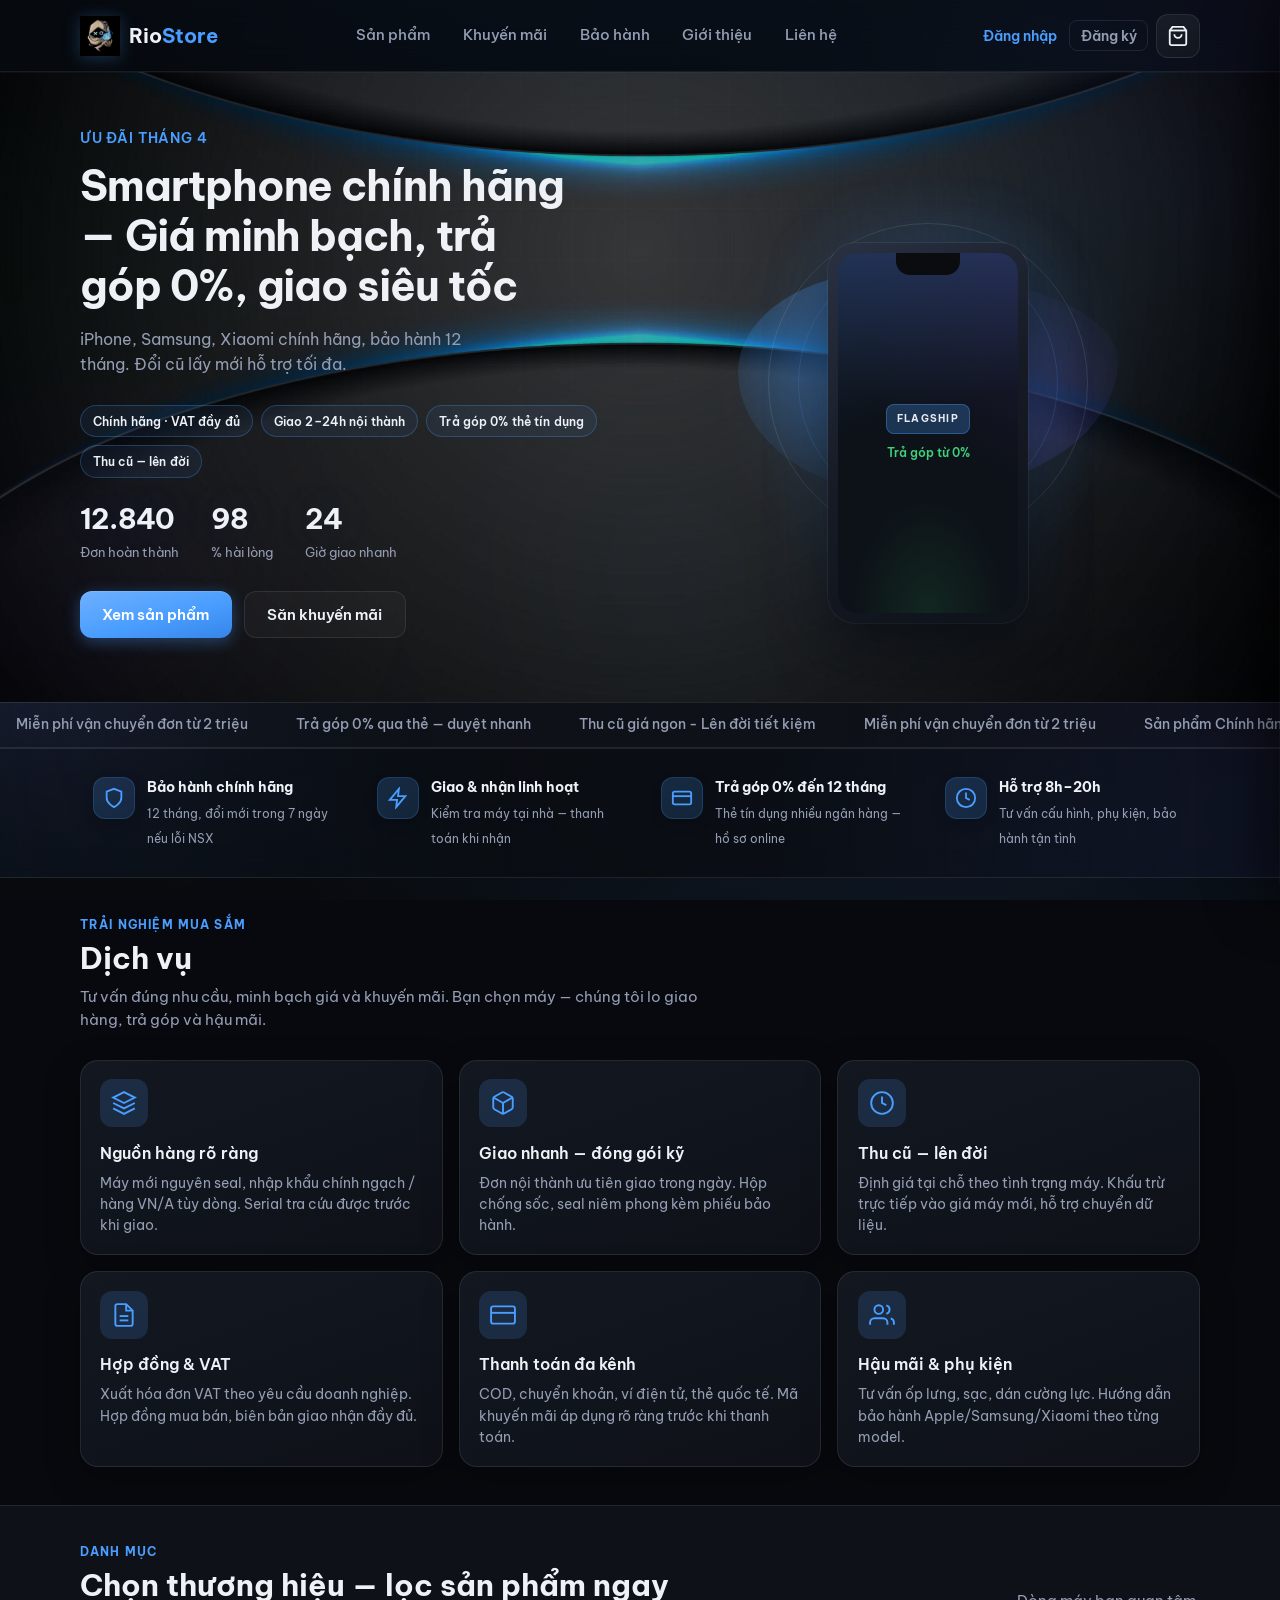
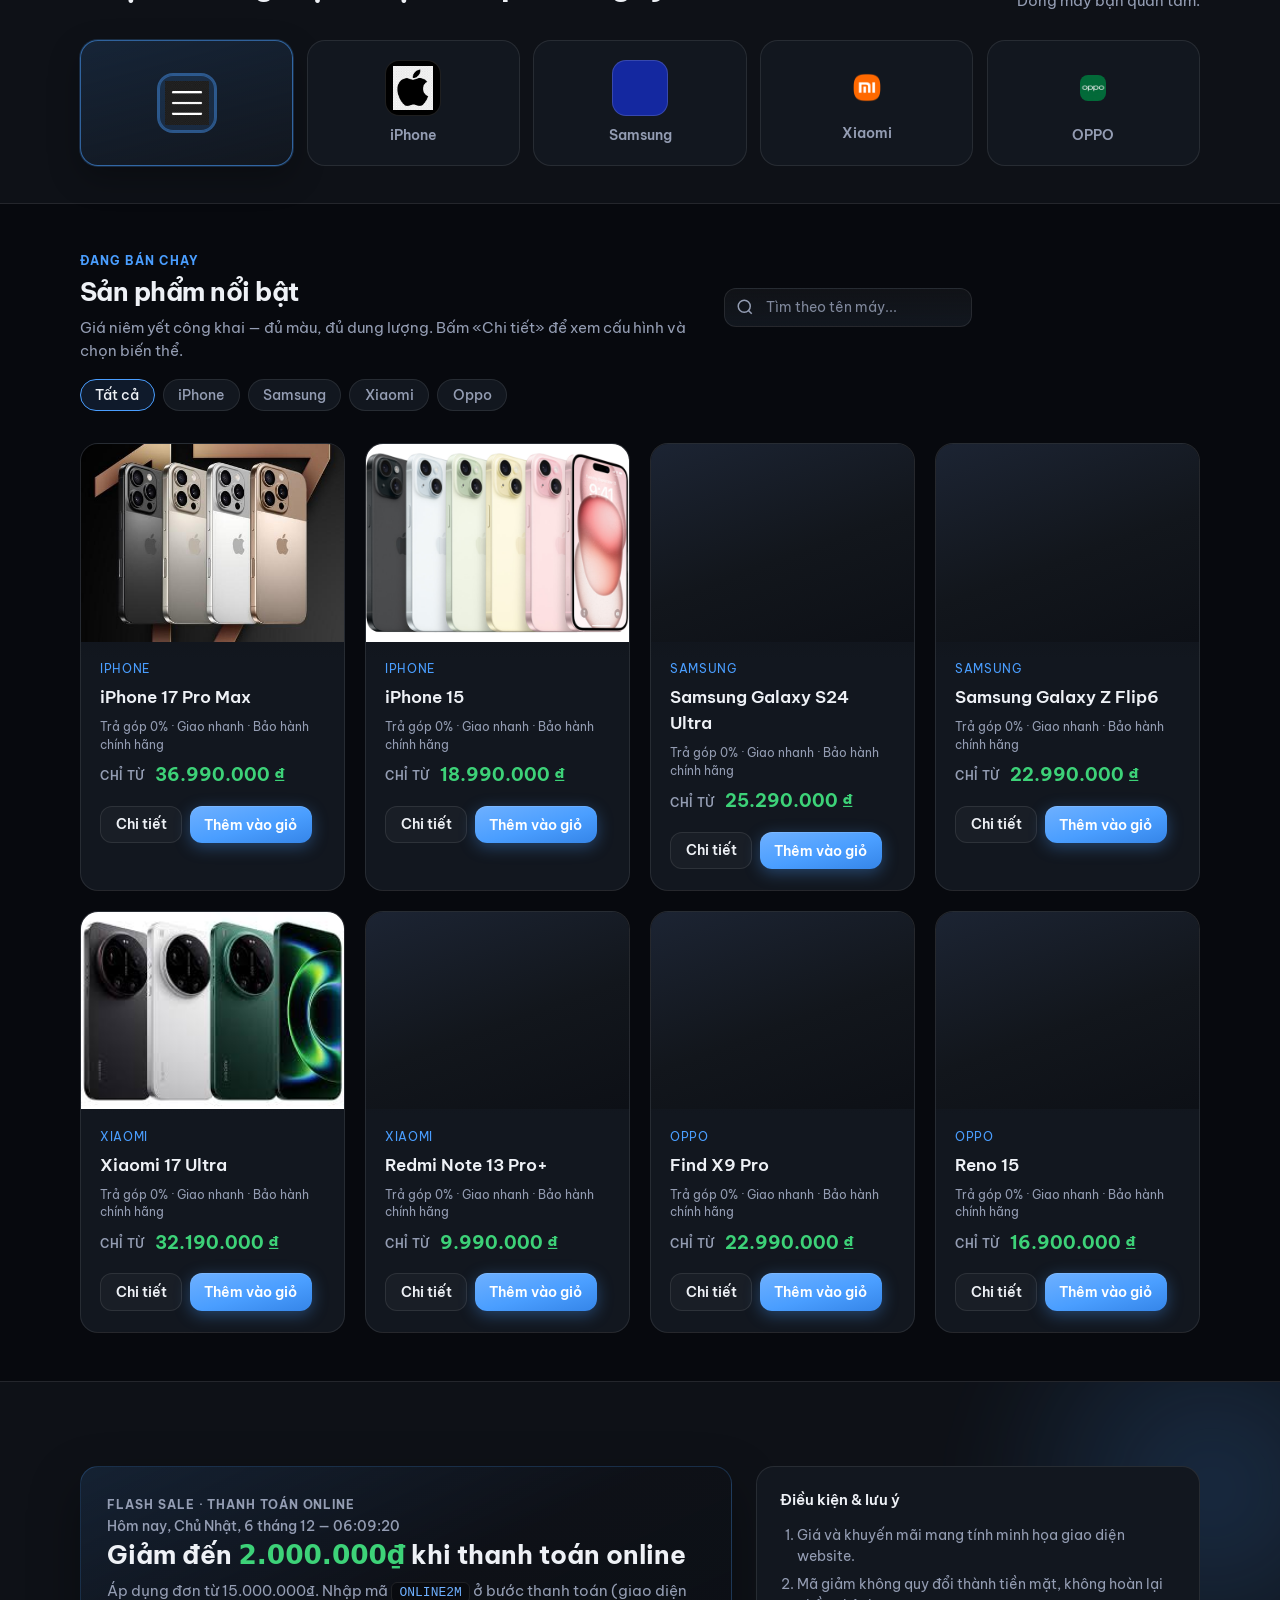
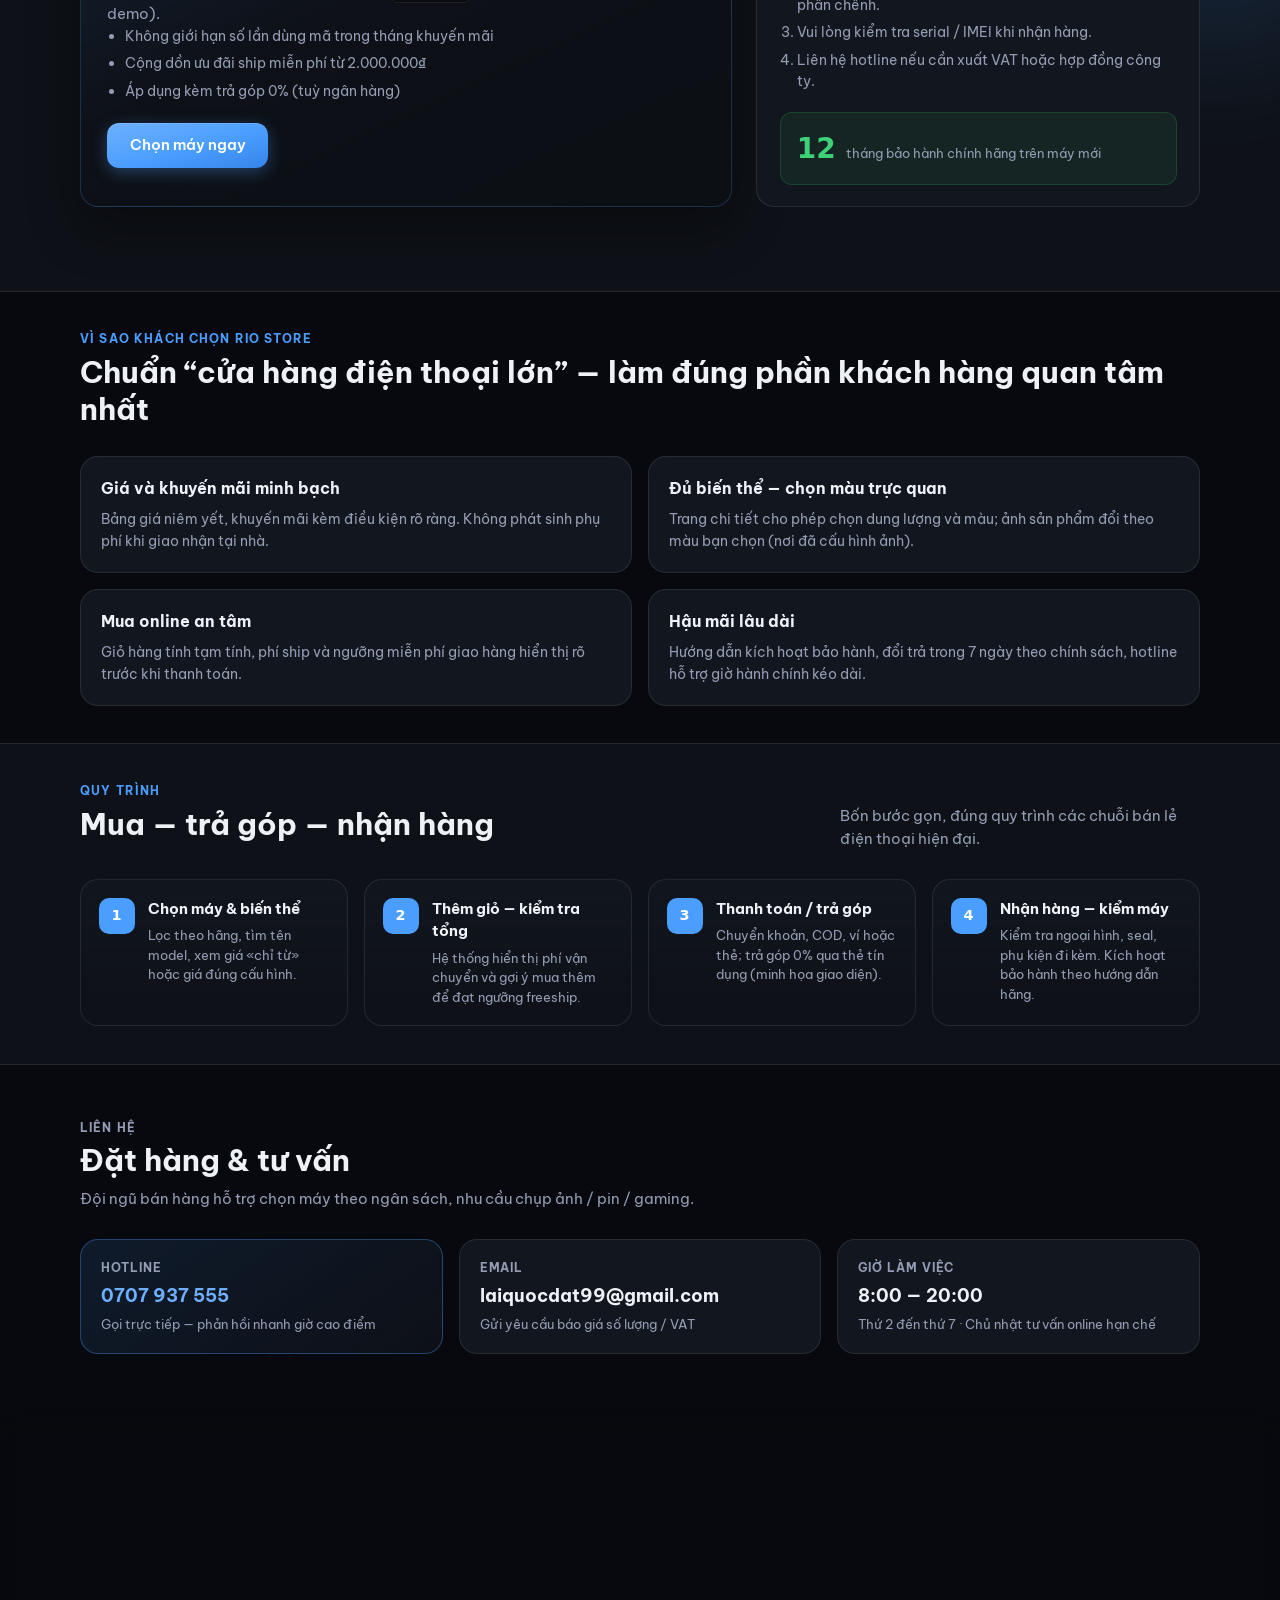
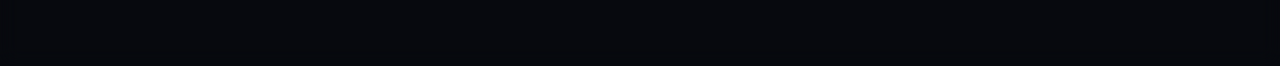
==== commit 2343edcc: "Add files via upload" ====
--- a/index.html
+++ b/index.html
@@ -154,7 +154,7 @@
       <div class="container">
         <header class="cp-block-head">
           <p class="section__kicker">Trải nghiệm mua sắm</p>
-          <h2>Dịch vụ giống cửa hàng lớn — gọn trên một trang</h2>
+          <h2>Dịch vụ </h2>
           <p class="section__subtitle">Tư vấn đúng nhu cầu, minh bạch giá và khuyến mãi. Bạn chọn máy — chúng tôi lo giao hàng, trả góp và hậu mãi.</p>
         </header>
         <div class="cp-services">
